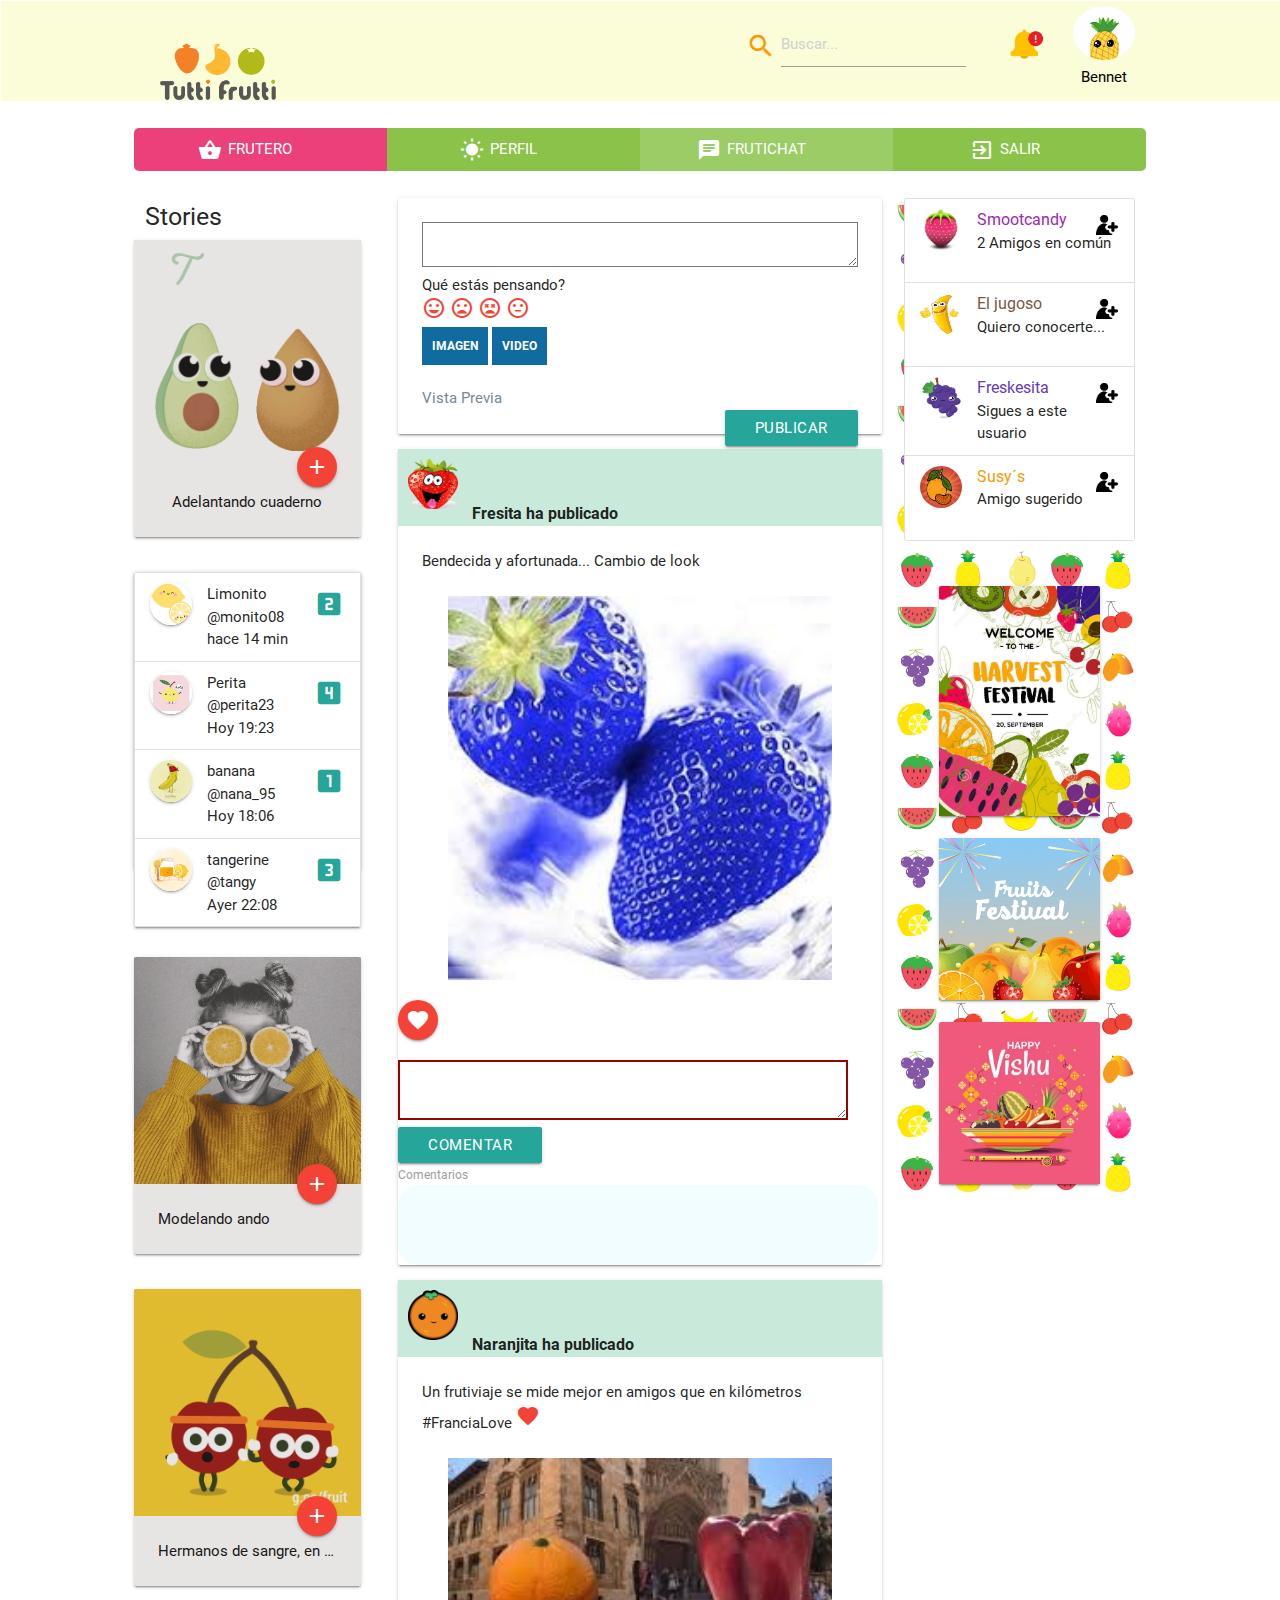
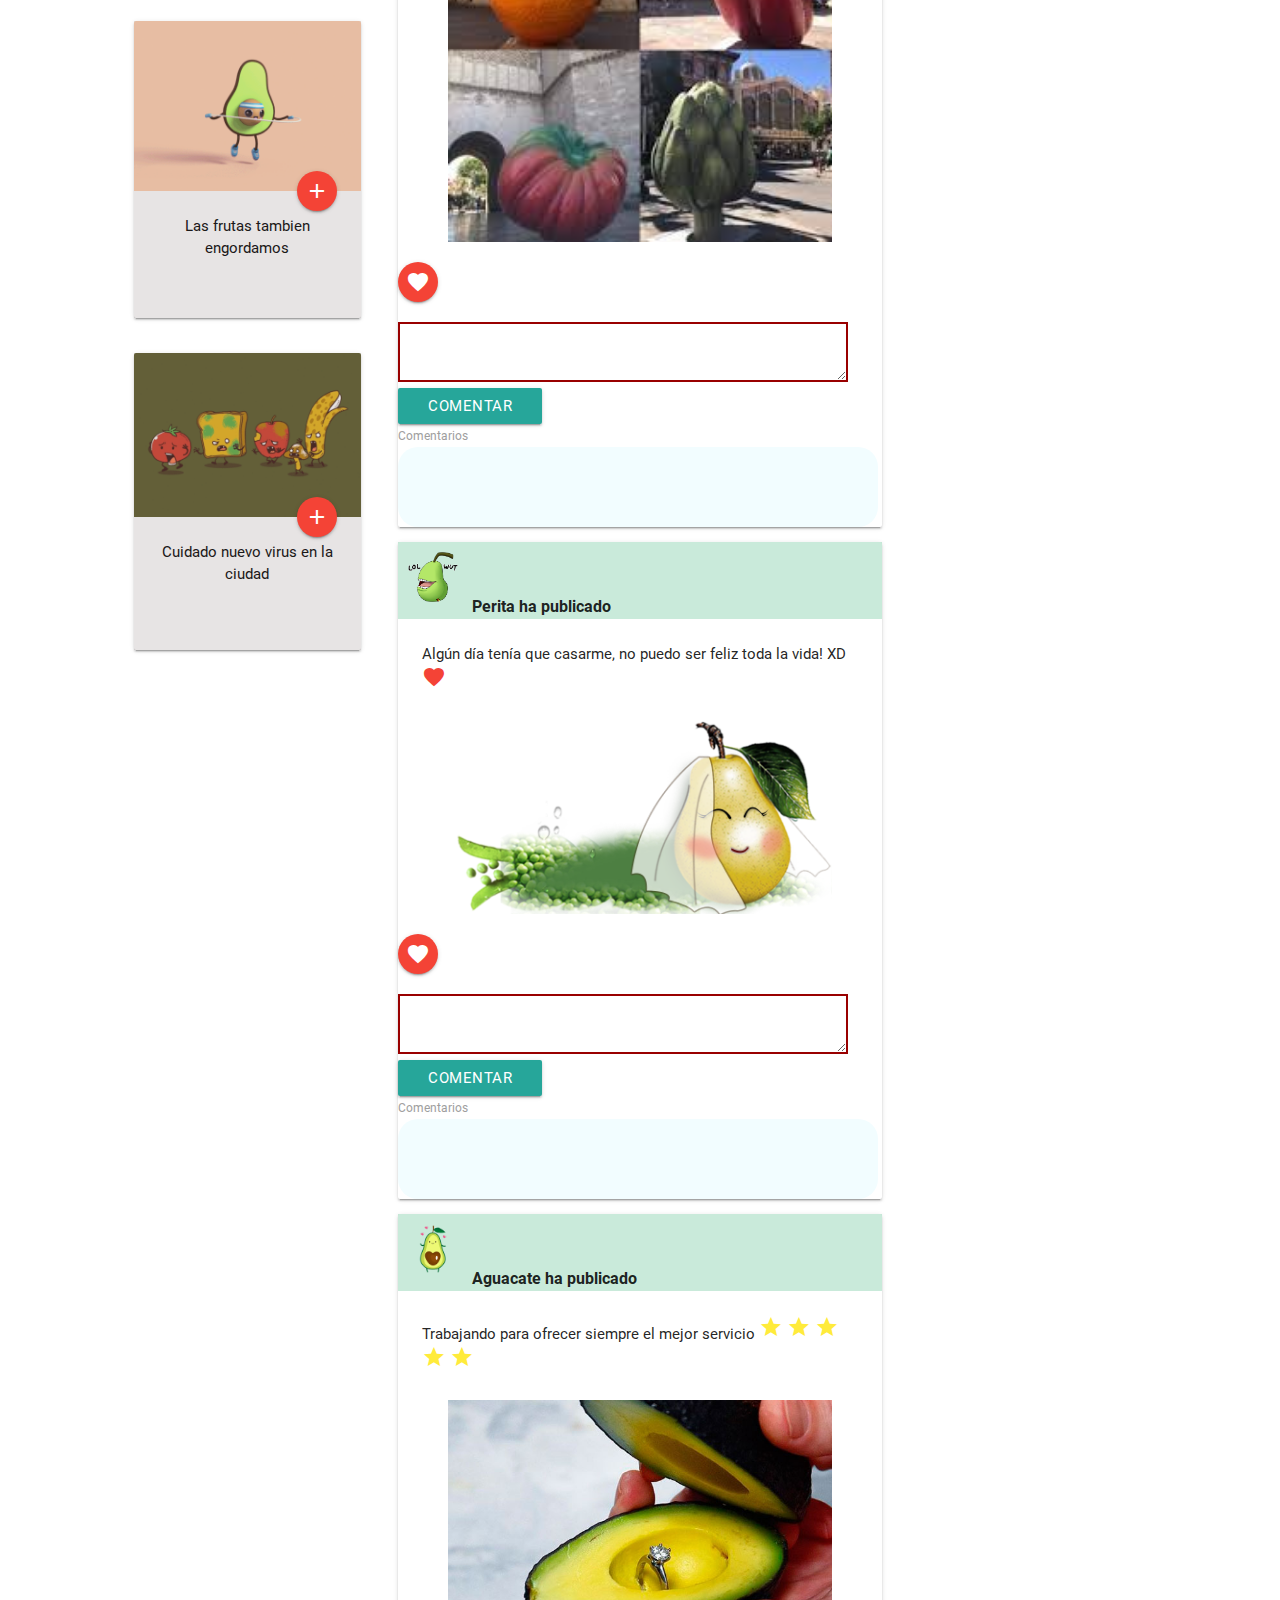
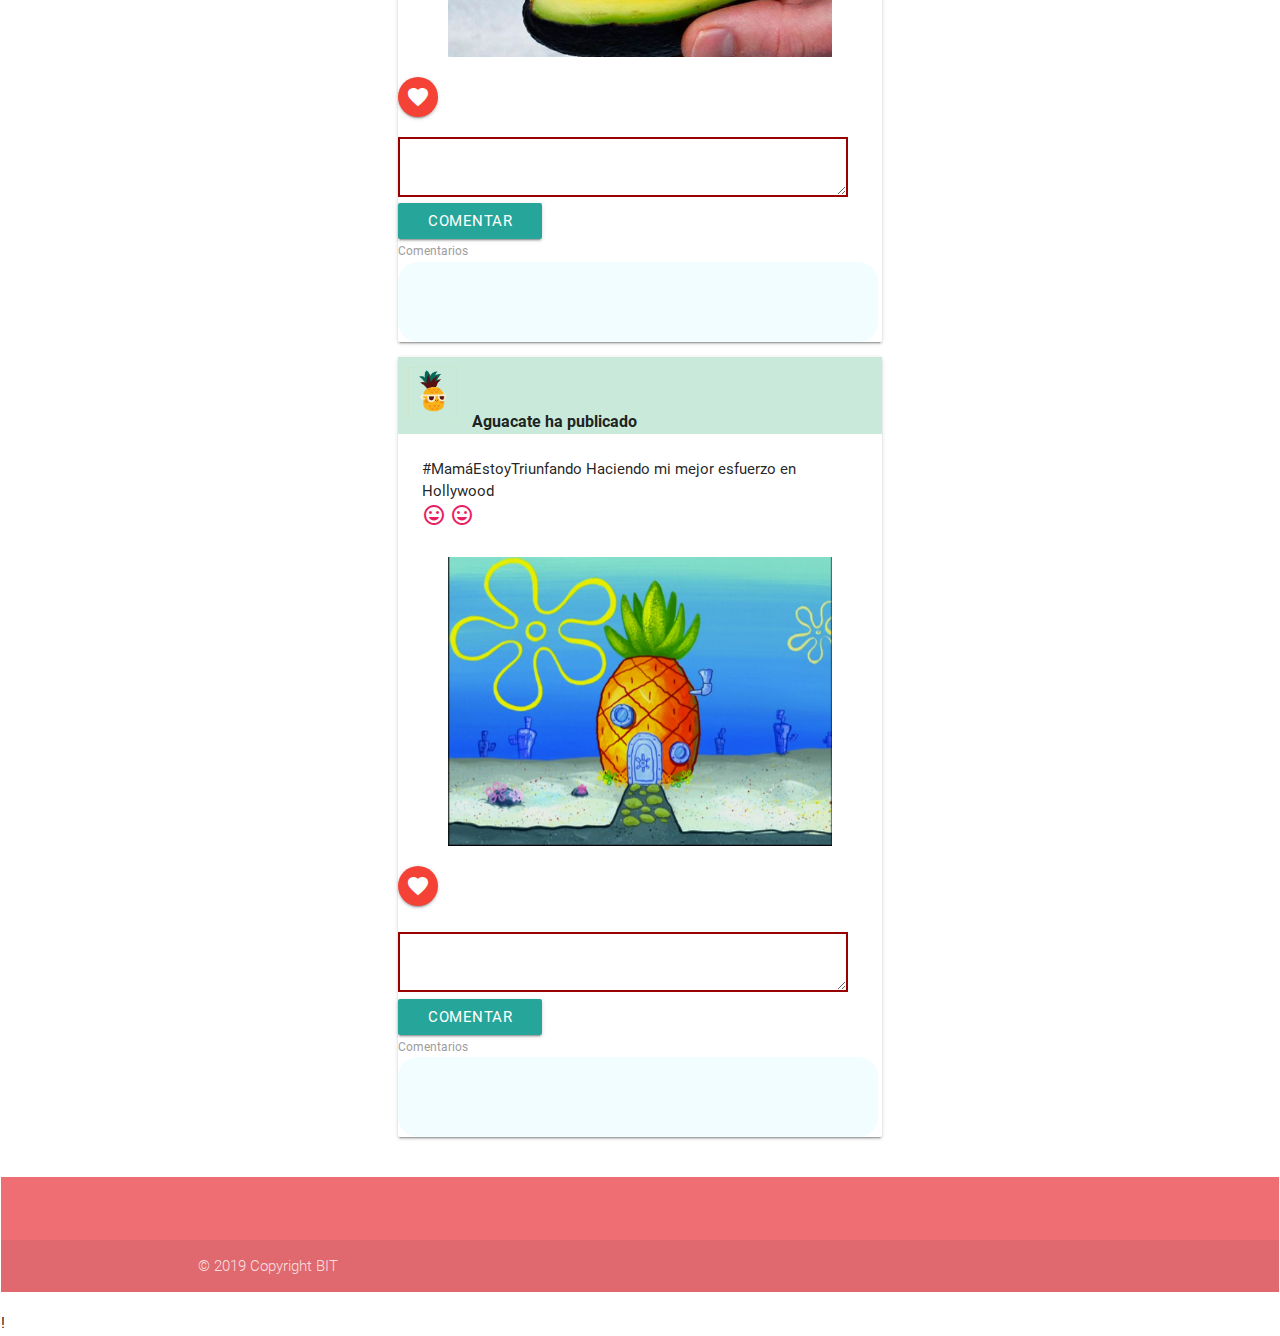
==== home.html @ b70d2bf6 "Se elimina línea de materialize.min" ====
<!DOCTYPE html>
<html lang="en">
<head>
    <meta charset="UTF-8">
    <meta name="viewport" content="width=device-width, initial-scale=1.0">
    <meta http-equiv="X-UA-Compatible" content="ie=edge">
    <!--Import Google Icon Font-->
    <link href="https://fonts.googleapis.com/icon?family=Material+Icons" rel="stylesheet">
    <!--Import materialize.css-->
    <link rel="stylesheet" href="css/styles.css" />
    <link type="text/css" rel="stylesheet" href="css/materialize.min-custom.css"  media="screen,projection"/>
    

    <!--Let browser know website is optimized for mobile-->
    <meta name="viewport" content="width=device-width, initial-scale=1.0"/>
    <title>TuttiFrutti</title>
</head>
<body>
    <script type="text/javascript" src="https://code.jquery.com/jquery-3.2.1.min.js"></script>
    <script type="text/javascript" src="js/materialize.min.js"></script>
    <div class="overlap-header"></div>
    <div class="container content-custom-width">
                <div class="row ">
                                <div class="col s2" id="logo">
                                                <div class="card-content">
                                                  <img src="imagenes/home/tuttifrutti.png" width=200px height=220px alt="" class=" responsive-img">
                                                 
                                                </div>
                                        </div>
                                        <div class="col s5" id="dividerheader"></div>
                                        <div class="col s3 input-field" id="search">
                                                 <i class="material-icons tiny prefix orange-text darken-1 padding-10">search</i>
                                                <input type="text" class="orange-text darken-1" placeholder="Buscar...">
                                        </div>
                                        <div class="col s1" id="notification">
                                            <a href="#" onclick="alert('Tienes 4 mensajes sin leer, ve a chat')"><img src="imagenes/home/notification.jpg"  width=35px height=35px alt="" class="notification responsive-img">
                                            </a></div>
                                        <div class="col s1 center-align" id="profile">
                                             <a href="perfil.html" class="black-text"><img src="imagenes/perfil/perfil.jpg" width=80px height=80px alt="" class="circle responsive-img">
                                                Bennet</a>
                                        </div>
                    </div>
                    <div class="row">
                                <div class="border-radius-5-left padding-10 col s3 pink lighten-1 center-align">
                                                <div class="card-content pink lighten-1 white-text ">
                                                      <a href="home.html" class="white-text"><i class="iconos_absolute material-icons">shopping_basket</i> <span>FRUTERO</span></a>   
                                                </div>
                                            </div>
                                            <div  class="padding-10 col s3 light-green center-align">
                                                <div class="card-content light-green  white-text">
                                                        <a href="perfil.html" class="white-text"><i class="iconos_absolute material-icons">wb_sunny</i> <span>PERFIL</span></a>         
                                                </div>
                                            </div>
                                            <div  class="padding-10 col s3 light-green lighten-1 center-align">
                                                <div class="card-content light-green lighten-1 white-text">
                                                       
                                                        <a href="chat.html" class="white-text"> <i class="iconos_absolute material-icons">chat</i> <span>FRUTICHAT</span> </a>
                                                </div>
                                            </div>
                                            <div  class="border-radius-5-right padding-10 col s3 light-green center-align">
                                                <div class="card-content light-green  white-text">
                                                        <a href="index.html" class="white-text"><i class="iconos_absolute material-icons">exit_to_app </i><span>SALIR</span> </a>
                                                </div>
                                            </div>
                    </div>
                    <div class="row" >
                            <div class="col s3 white col-content"  id="historys">
                                    <h5>Stories</h5>
                                    <div class="row center-align">
                                            <div class="card card-custom">
                                                    <div class="overlap"></div>
                                                    <div class="card-image">
                                                            <img src="imagenes/home/history1.gif" class="">
                                                            <a class="btn-floating halfway-fab waves-effect waves-light red zindexfirst"><i class="material-icons">add</i></a>
                                                    </div>
                                                    <div class="card-content">
                                                        <span class="black-text truncate">Adelantando cuaderno</span>
                                                    </div>   
                                                           
                                            </div>
                                    </div> 
                                    <!-- Carrusel de Stories-->
                                    <div class="row">
                                                <div id="storiescont" class="card card-custom">
                                                        <div id="bubbles" class="card">
                                                                <ul class="collection">
                                                                        <li class="collection-item avatar">
                                                                                <img src="imagenes/storiesimg/smile.jpg"
                                                                                        alt="smile" class="circle z-depth-1">
                                                                                <span class="foto">Limonito</span>
                                                                                <p>@monito08 <br>
                                                                                        hace 14 min
                                                                                </p>
                                                                                <a href="#modal4"
                                                                                        class="secondary-content  modal-trigger">
                                                                                        <i
                                                                                                class="small material-icons">looks_two</i></a>
                                                                        </li>
                                                                        <li class="collection-item avatar">
                                                                                <img src="imagenes/storiesimg/pear.jpg"
                                                                                        alt="smile" class="circle z-depth-1">
                                                                                <span class="foto">Perita</span>
                                                                                <p>@perita23 <br>
                                                                                        Hoy 19:23
                                                                                </p>
                                                                                <a href="#modal3"
                                                                                        class="secondary-content  modal-trigger">
                                                                                        <i
                                                                                                class="small material-icons">looks_4</i></a>
                                                                        </li>
                                                                        <li class="collection-item avatar">
                                                                                <img src="imagenes/storiesimg/banana.jpg"
                                                                                        alt="smile" class="circle z-depth-1">
                                                                                <span class="foto">banana</span>
                                                                                <p>@nana_95 <br>
                                                                                        Hoy 18:06
                                                                                </p>
                                                                                <a href="#modal2"
                                                                                        class="secondary-content  modal-trigger">
                                                                                        <i
                                                                                                class="small material-icons">looks_one</i></a>
        
                                                                        </li>
                                                                        <li class="collection-item avatar">
                                                                                <img src="imagenes/storiesimg/tangerine.jpg"
                                                                                        alt="smile" class="circle z-depth-1">
                                                                                <span class="foto">tangerine</span>
                                                                                <p>@tangy<br>
                                                                                        Ayer 22:08
                                                                                </p>
                                                                                <a href="#modal1" class="secondary-content modal-trigger">
                                                                                <i class="small material-icons">looks_3</i></a>
                                                                        </li>
        
                                                                </ul>
                                                        </div>
                                                        <div id="modal1" class="modal">
                                                                <div class="modal-content">
                                                                                <div class="carousel">
                                                                                                <h4>Tangy life</h4>
                                                                                                <a class="carousel-item"  href="#one!"><img
                                                                                                                src="imagenes/storiesimg/sadtangerine.jpg"
                                                                                                                style="border-radius: 10px;"></a>
                                                                                                <a class="carousel-item" href="#two!"><img
                                                                                                                src="imagenes/storiesimg/splashtange.jpg"
                                                                                                                style="border-radius: 10px;"></a>
                                                                                                <a class="carousel-item" href="#two!"><img
                                                                                                                        src="imagenes/storiesimg/fruitcollection.jpg"
                                                                                                                        style="border-radius: 10px;"></a>
                                                                                        </div>
                                                                </div>
                                                        </div>
        
                                                        <div id="modal2" class="modal">
                                                                <div class="modal-content">
                                                                <h4>Hey Banana!</h4>
                                                                <img src="imagenes/storiesimg/banana.jpg" 
                                                                        alt=""style="border-radius: 10px; height:300px; width:300px;">
                                                                        
                                                                </div>
                                                        </div>
        
                                                        <div id="modal3" class="modal">
                                                                <div class="modal-content">
                                                                        <div class="carousel">
                                                                                <h4> Sweet</h4>
                                                                                <a class="carousel-item" href="#one!"><img
                                                                                                src="imagenes/storiesimg/dancingpear.jpg"
                                                                                                style="border-radius: 10px;"></a>
                                                                                <a class="carousel-item" href="#two!"><img
                                                                                                src="imagenes/storiesimg/peer.jpg"
                                                                                                style="border-radius: 10px;"></a>
                                                                                <a class="carousel-item active" href="#two!"><img
                                                                                                        src="imagenes/storiesimg/pinkpe.jpg"
                                                                                                        style="border-radius: 10px;"></a>
                                                                                <a class="carousel-item" href="#two!"><img
                                                                                                                src="imagenes/storiesimg/togethpe.jpg"
                                                                                                                style="border-radius: 10px;"></a>
                                                                        </div>
                                                                </div>
                                                        </div>
                                                                <div id="modal4" class="modal">
                                                                     <div class="modal-content" >
                                                                        <div class="carousel">
                                                                                <h4> Acid but sweet</h4>
                                                                                <a class="carousel-item" href="#one!"><img
                                                                                                src="imagenes/storiesimg/acidbut.jpg"
                                                                                                style="border-radius: 10px;"></a>
                                                                                <a class="carousel-item" href="#two!"><img
                                                                                                src="imagenes/storiesimg/fun.jpg"
                                                                                                style="border-radius: 10px;"></a>
                                                                        </div>
                                                                        </div>  
                                                                </div>
        
        
                                                        </div>
        
                                                </div>
                                                <br>
                                                <br>
                                 <!-- Carrusel de Stories-->
                                    <div class="row">
                                            <div class="card card-custom">
                                                    <div class="overlap"></div>
                                                    <div class="card-image">
                                                            <img src="imagenes/home/history3.gif" width=200px height=200px alt="" class="responsive-img">
                                                            <a class="btn-floating halfway-fab waves-effect waves-light red zindexfirst"><i class="material-icons">add</i></a>
                                                        </div>
                                                        <div class="card-content"> 
                                                            <span class="black-text truncate">Modelando ando</span>
                                                        </div>
                                            </div>
                                    </div> 
                                    <div class="row center-align">
                                                <div class="card card-custom">
                                                        <div class="overlap"></div>
                                                        <div class="card-image">
                                                                <img src="imagenes/home/cherrygif.gif" class="">
                                                                <a class="btn-floating halfway-fab waves-effect waves-light red zindexfirst"><i class="material-icons">add</i></a>
                                                        </div>
                                                        <div class="card-content">
                                                            <span class="black-text truncate">Hermanos de sangre, en las buenas y malas</span>
                                                        </div>   
                                                               
                                                </div>
                                        </div> 
                                        <div class="row center-align">
                                                        <div class="card card-custom">
                                                                <div class="overlap"></div>
                                                                <div class="card-image">
                                                                        <img src="imagenes/home/aguacatesaltando.gif" class="">
                                                                        <a class="btn-floating halfway-fab waves-effect waves-light red zindexfirst"><i class="material-icons">add</i></a>
                                                                </div>
                                                                <div class="card-content">
                                                                    <span class="black-text">Las frutas tambien engordamos</span>
                                                                </div>   
                                                                       
                                                        </div>
                                         </div> 
                                         <div class="row center-align">
                                                        <div class="card card-custom">
                                                                <div class="overlap"></div>
                                                                <div class="card-image">
                                                                        <img src="imagenes/home/virus.gif" class="">
                                                                        <a class="btn-floating halfway-fab waves-effect waves-light red zindexfirst"><i class="material-icons">add</i></a>
                                                                </div>
                                                                <div class="card-content">
                                                                    <span class="black-text">Cuidado nuevo virus en la ciudad</span>
                                                                </div>   
                                                                       
                                                        </div>
                                         </div> 
                            </div>
                            <div class="col s6 col-content "  id="wall" >
                                    
                                    <div class="card" id="cardThinking">
                                            <div class="card-content">
                                                    <p id="feeling"></p>
                                                    <textarea cols=10 rows=10 spaceholder="Di algo..." id="thinking"></textarea>
                                                    <p>Qué estás pensando?</p>
                                                    <i class="material-icons red-text" id="happy">insert_emoticon</i>
                                                    <i class="material-icons red-text" id="bad">mood_bad</i>
                                                    <i class="material-icons red-text" id="dissatisfied">sentiment_very_dissatisfied</i>
                                                    <i class="material-icons red-text" id="neutral">sentiment_neutral</i>
                                                    <br>
                                                    <input type="file" id="file" name="file" accept="image/x-png,image/gif,image/jpeg" />
                                                    <label for="file"><span>Imagen</span></label>
                                                    <label for="file_multi_video"><span>Video</span></label>
                                                    <img src="" id="imgThumb" style = "width:140px; height: 110px; display:none">
                                                    <input type="file" name="file[]" id="file_multi_video" accept="video/*"> 
                                                    <br>
                                                    <br>
                                                    <span style="color: lightslategrey">Vista Previa</span>

                                                    <video width="200" height="200" id="videosolito" controls style="display: none"> 
                                                            <source src="mov_bbb.mp4" id="video_here"> Your browser does not support HTML5 video. </video> 
                                                    <output id="list"></output><br>
                                                    
                                                    <a  class="float-right waves-effect waves-light btn" id="publicar">Publicar</a>
                                                    
                                                </div>       
                                    </div>
                                    <div id ="publicaciones"></div>
                                    <div class="card" id="card1">
                                                <div class="background-opacity">
                                                        <img src="imagenes/home/strawberry.png"  width=50px height=50px alt="" class="margin-10">
                                                        <span class="span-wall">Fresita ha publicado</span>
                                                </div>
                                                
                                                <div class="card-content left-align">
                                                                <p>Bendecida y afortunada... Cambio de look</p>
                                                            </div>        
                                            
                                            <div class="card-image">
                                                    <img src="imagenes/home/look.jpg" width=100px height=100px alt="" class="img-wall responsive-img">
                                                    
                                            </div>
                                            
                                            <div class="row" id="favorite1">
                                                <div class="col s1">
                                                <a class=" waves-effect waves-light red btn-floating " onclick="likePub(1)"><i class="material-icons left ligth-text">favorite</i></a>
                                                </div>
                                                <div class="col s1">
                                                <p id="like1"></p>
                                                </div>
                                            </div>
                                            
                                            
                                            <div class="comment">
                                                <textarea id="textarea1" class="estilo-textarea"></textarea>
                                                <button class="waves-effect waves-light btn" id="comment1" value="Comentar" onClick="gotoNode(1)" >Comentar</button>
                                            </div>
                                            <label for="" class='active'>Comentarios</label>
                                            <div class="remark" id="remark1"></div>
                                            
                                                                
                                            
                                    </div>
                                    <div class="card" id="card2">
                                                <div class="background-opacity">
                                                        <img src="imagenes/home/orange2.png" width=50px height=50px alt="" class="margin-10">
                                                        <span class="span-wall">Naranjita ha publicado</span>
                                                </div>
                                                
                                                
                                                <div class="card-content left-align">
                                                                <p>Un frutiviaje se mide mejor en amigos que en kilómetros #FranciaLove <i class="material-icons red-text">favorite</i></p>
                                                            </div>        
                                            
                                            <div class="card-image">
                                                    <img src="imagenes/home/frutasgigantes.jpg" width=100px height=100px alt="" class=" img-wall responsive-img">
                                                    
                                            </div>
                                            <div class="row" id="favorite2">
                                                        <div class="col s1">
                                                        <a class=" waves-effect waves-light red btn-floating " onclick="likePub(2)"><i class="material-icons left ligth-text">favorite</i></a>
                                                        </div>
                                                        <div class="col s1">
                                                        <p id="like2"></p>
                                                        </div>
                                                    </div>
                                            
                                            <div class="comment">
                                                <textarea id="textarea2" class="estilo-textarea"></textarea>
                                                <button class="waves-effect waves-light btn" id="comment2" value="Enviar" onClick="gotoNode(2)" >Comentar</button>
                                            </div> 
                                            <label for="" class='active'>Comentarios</label>
                                            <div class="remark" id="remark2"></div>                  
                                            
                                    </div>
                                    <div class="card" id="card3">
                                                <div class="background-opacity">
                                                        <img src="imagenes/home/pera2.png"  width=50px height=50px alt="" class="margin-10">
                                                        <span class="span-wall">Perita ha publicado</span>
                                                </div>
                                                
                                                <div class="card-content left-align">
                                                                <p>Algún día tenía que casarme, no puedo ser feliz toda la vida! XD <i class="material-icons red-text">favorite</i></p>
                                                            </div>        
                                            
                                            <div class="card-image">
                                                    <img src="imagenes/home/bodapera.png" width=100px height=100px alt="" class="img-wall responsive-img">
                                                    
                                            </div>
                                            <div class="row" id="favorite3">
                                                        <div class="col s1">
                                                        <a class=" waves-effect waves-light red btn-floating " onclick="likePub(3)"><i class="material-icons left ligth-text">favorite</i></a>
                                                        </div>
                                                        <div class="col s1">
                                                        <p id="like3"></p>
                                                        </div>
                                            </div>
                                            
                                            
                                            <div class="comment">
                                                <textarea id="textarea3" class="estilo-textarea" ></textarea>
                                                <button class="waves-effect waves-light btn" id="comment3" value="Enviar" onClick="gotoNode(3)" >Comentar</button>
                                            </div>
                                            <label for="" class='active'>Comentarios</label>
                                            <div class="remark" id="remark3"></div>
                                    </div>
                                    <div class="card" id="card4">
                                                <div class="background-opacity">
                                                        <img src="imagenes/home/aguacate.png" width=50px height=50px alt="" class="margin-10">
                                                        <span class="span-wall">Aguacate ha publicado</span>
                                                </div>
                                                
                                                
                                                <div class="card-content left-align">
                                                                <p>Trabajando para ofrecer siempre el mejor servicio 
                                                                        <i class="material-icons yellow-text">star</i>
                                                                        <i class="material-icons yellow-text">star</i>
                                                                        <i class="material-icons yellow-text">star</i>
                                                                        <i class="material-icons yellow-text">star</i>
                                                                        <i class="material-icons yellow-text">star</i>
                                                                </p>
                                                            </div>        
                                            
                                            <div class="card-image">
                                                    <img src="imagenes/home/paltatrabajando.jpg" width=100px height=100px alt="" class=" img-wall responsive-img">
                                                    
                                            </div>
                                            <div class="row" id="favorite4">
                                                        <div class="col s1">
                                                        <a class=" waves-effect waves-light red btn-floating " onclick="likePub(4)"><i class="material-icons left ligth-text">favorite</i></a>
                                                        </div>
                                                        <div class="col s1">
                                                        <p id="like4"></p>
                                                        </div>
                                            </div>
                                            
                                            
                                            <div class="comment">
                                                <textarea id="textarea4" class="estilo-textarea"></textarea>
                                                <button class="waves-effect waves-light btn" id="comment4" value="Enviar" onClick="gotoNode(4)" >Comentar</button>
                                            </div>    
                                            <label for="" class='active'>Comentarios</label>
                                            <div class="remark" id="remark4"></div>             
                                            
                                    </div>
                                    <div class="card" id="card5">
                                                <div class="background-opacity">
                                                        <img src="imagenes/home/piña.png" width=50px height=50px alt="" class="margin-10">
                                                        <span class="span-wall">Aguacate ha publicado</span>
                                                </div>
                                                
                                                
                                                <div class="card-content left-align">
                                                                <p>#MamáEstoyTriunfando Haciendo mi mejor esfuerzo en Hollywood
                                                                </p>
                                                                <i class="material-icons pink-text">tag_faces</i>
                                                                <i class="material-icons pink-text">tag_faces</i>
                                                            </div>        
                                            
                                            <div class="card-image">
                                                    <img src="imagenes/home/bobsponge.png" width=100px height=100px alt="" class=" img-wall responsive-img">
                                                    
                                            </div>
                                            <div class="row" id="favorite5">
                                                        <div class="col s1">
                                                        <a class=" waves-effect waves-light red btn-floating " onclick="likePub(5)"><i class="material-icons left ligth-text">favorite</i></a>
                                                        </div>
                                                        <div class="col s1">
                                                        <p id="like5"></p>
                                                        </div>
                                            </div>
                                            
                                            
                                            <div class="comment">
                                                <h2 id= "userComment">  </h2>
                                                <textarea id="textarea5" class="estilo-textarea"></textarea>
                                                <button class="waves-effect waves-light btn" id="comment5" value="Enviar" onClick="gotoNode(5)" >Comentar</button>
                                            </div>  
                                            <label for="" class='active'>Comentarios</label>
                                            <div class="remark" id="remark5"></div>                  
                                            
                                    </div>
                                    <div class="card">
                                                
                                    </div>
                            </div>
                            <div class="col s3  col-content cards_event fondofrutas"  id="events">
                                
                                        <ul class="collection">
                                                        <li class="collection-item avatar">
                                                          <img src="imagenes/home/fresafriend.png" alt="" class="circle">
                                                          <span class="title purple-text">Smootcandy</span>
                                                          <p>2 Amigos en común</p>
                                                          <a href="#!" class="secondary-content" onclick="alert('Ahora son amigos')"><img src="imagenes/home/addfriend.png"  width=22px height=20px alt=""></a>
                                                        </li>
                                                        <li class="collection-item avatar">
                                                          <img src="imagenes/home/banana2.png" alt="" class="circle">
                                                          <span class="title brown-text">El jugoso</span>
                                                          <p>Quiero conocerte...
                                                          </p>
                                                          <a href="#!" class="secondary-content" onclick="alert('Ahora son amigos')"><img src="imagenes/home/addfriend.png"  width=22px height=20px alt=""></a>
                                                        </li>
                                                        <li class="collection-item avatar">
                                                                <img src="imagenes/home/uva.png" alt="" class="circle">
                                                          <span class="title deep-purple-text">Freskesita</span>
                                                          <p>Sigues a este usuario
                                                          </p>
                                                          <a href="#!" class="secondary-content" onclick="alert('Ahora son amigos')"><img src="imagenes/home/addfriend.png"  width=22px height=20px alt=""></a>
                                                        </li>
                                                        <li class="collection-item avatar">
                                                                        <img src="imagenes/home/mandarina.jpg" alt="" class="circle">
                                                          <span class="title orange-text darken-4">Susy´s </span>
                                                          <p> Amigo sugerido
                                                          </p>
                                                          <a href="#!" class="secondary-content" onclick="alert('Ahora son amigos')"><img src="imagenes/home/addfriend.png"  width=22px height=20px alt=""></a>
                                                        </li>
                                                      </ul>

                                <div class="card">
                                        <div class="card-image">       
                                        </div>
                                </div>
                                <div class="card size-events">
                                        <div class="card-image ">
                                                <img src="imagenes/home/harvestfestival.jpg"  alt="" class="responsive-img">
                                                        
                                        </div>
                                </div>
                                <div class="card size-events">
                                                <div class="card-image">
                                                        <img src="imagenes/home/festivalfrutas.jpg" alt="" class="responsive-img ">
                                                                
                                                </div>
                                </div>
                                <div class="card size-events">
                                                <div class="card-image">
                                                        <img src="imagenes/home/vishu.jpg" alt="" class="responsive-img ">
                                                                
                                                </div>
                                </div>
                            </div>
                    </div>

    </div>
    <div class="row ">
                <footer class="page-footer">
                                <div class="container">
                                  <div class="row">
                                    <div class="col l6 s12">
                                      <h5 class="white-text"></h5>
                                       </div>
                                  </div>
                                </div>
                                <div class="footer-copyright">
                                  <div class="container">
                                  © 2019 Copyright BIT
                                  </div>
                                </div>
                              </footer>
                        
    </div>
    <script type="text/javascript" src="js/publication/scriptImagen.js"></script>!
    <!--Scripts de Stories-->
    <script type="text/javascript" src="js/stories/scrip.js"></script>
    <script src="js/stories/stories.js"></script>
    <!--Scripts de Stories-->
</body>
</html>
---- css/styles.css ----
/* Home */

.notification{
  margin-top: 20px !important;
  margin-left: 20px !important;
}
.padding-10{
  padding: 10px !important;
}
.border-radius-5-left{
  border-radius: 5px 0px 0px 5px !important;
}
.border-radius-5-right{
  border-radius: 0px 5px 5px 0px !important;
}

.iconos_absolute{
  position:absolute !important;
  margin-left: -30px !important;
}
.overlap{
  position: absolute !important;
  width:227px !important;
  height:297px !important;
  background:rgba(133, 121, 121, 0.2);
  z-index: 9000;
}
.overlap-header{
  position: absolute !important;
  width:100% !important;
  height:100px !important;
  background-image: url("../imagenes/home/fondopatron.jpg");
  background:rgba(234, 246, 99, 0.26);
  z-index: -2;
}
.zindexfirst{
  z-index: 9000000 !important;
}
.card-custom{
  width:227px !important;
  height:297px !important;
}
.content-custom-width{
  width: 90% !important;
}
.float-right{
  float: right !important;
}
.margin-10{
  margin:10px !important;
}
.span-wall{
  font-size: 16px !important; font-weight:bold !important;
}
.img-wall{
  padding:0px 50px 20px 50px !important;
}
.background-opacity{
  background:rgba(75, 185, 133, 0.3);
  z-index: 90000 !important;
}
.cards_event{
  display: flex;
  flex-direction: column; 
}
.fondofrutas{
  background-size: 150px;
  background-image:url("../imagenes/home/fondo.png") !important;
  background-repeat: repeat;
}
.size-events{
  width: 70% !important;
  height: 70% !important;
  margin-left: 15% !important;
}


/* Perfil */
body{
  background: white;
  padding: 1px !important;    
}

.container{
  padding:5px !important;
  max-width: 1000px !important;
  
}
.bio{
color:  #616161 !important; 
height: 400px !important;  
}

.titulo{
  font-size: 23px !important;
}

#file_multi_video{
  width: 0.1px;
  height: 0.1px;
  opacity: 0;
  overflow: hidden;
  position: absolute;
  z-index: -1;
  }
  #file{
    width: 0.1px;
    height: 0.1px;
    opacity: 0;
    overflow: hidden;
    position: absolute;
    z-index: -1;
    }

label[for="file_multi_video"] {
  font-size: 12px;
  font-weight: 600;
  color: #fff;
  background-color: #106BA0;
  display: inline-block;
  transition: all .5s;
  cursor: pointer;
  padding: 10px 10px !important;
  text-transform: uppercase;
  width: fit-content;
  text-align: center;
  }

  label[for="file"] {
    font-size: 12px;
    font-weight: 600;
    color: #fff;
    background-color: #106BA0;
    display: inline-block;
    transition: all .5s;
    cursor: pointer;
    padding: 10px 10px !important;
    text-transform: uppercase;
    width: fit-content;
    text-align: center;
    
  }

  .estilo-textarea {
    width:450px;border: 2px solid #990000; height: 60px !important;
  }

  .remark{
    background-color: #F2FDFF;
    border-radius: 20px;
    width: 480px;
    height: 80px;
    text-align: left;
    align-self: center;
    overflow-y: scroll;
  }
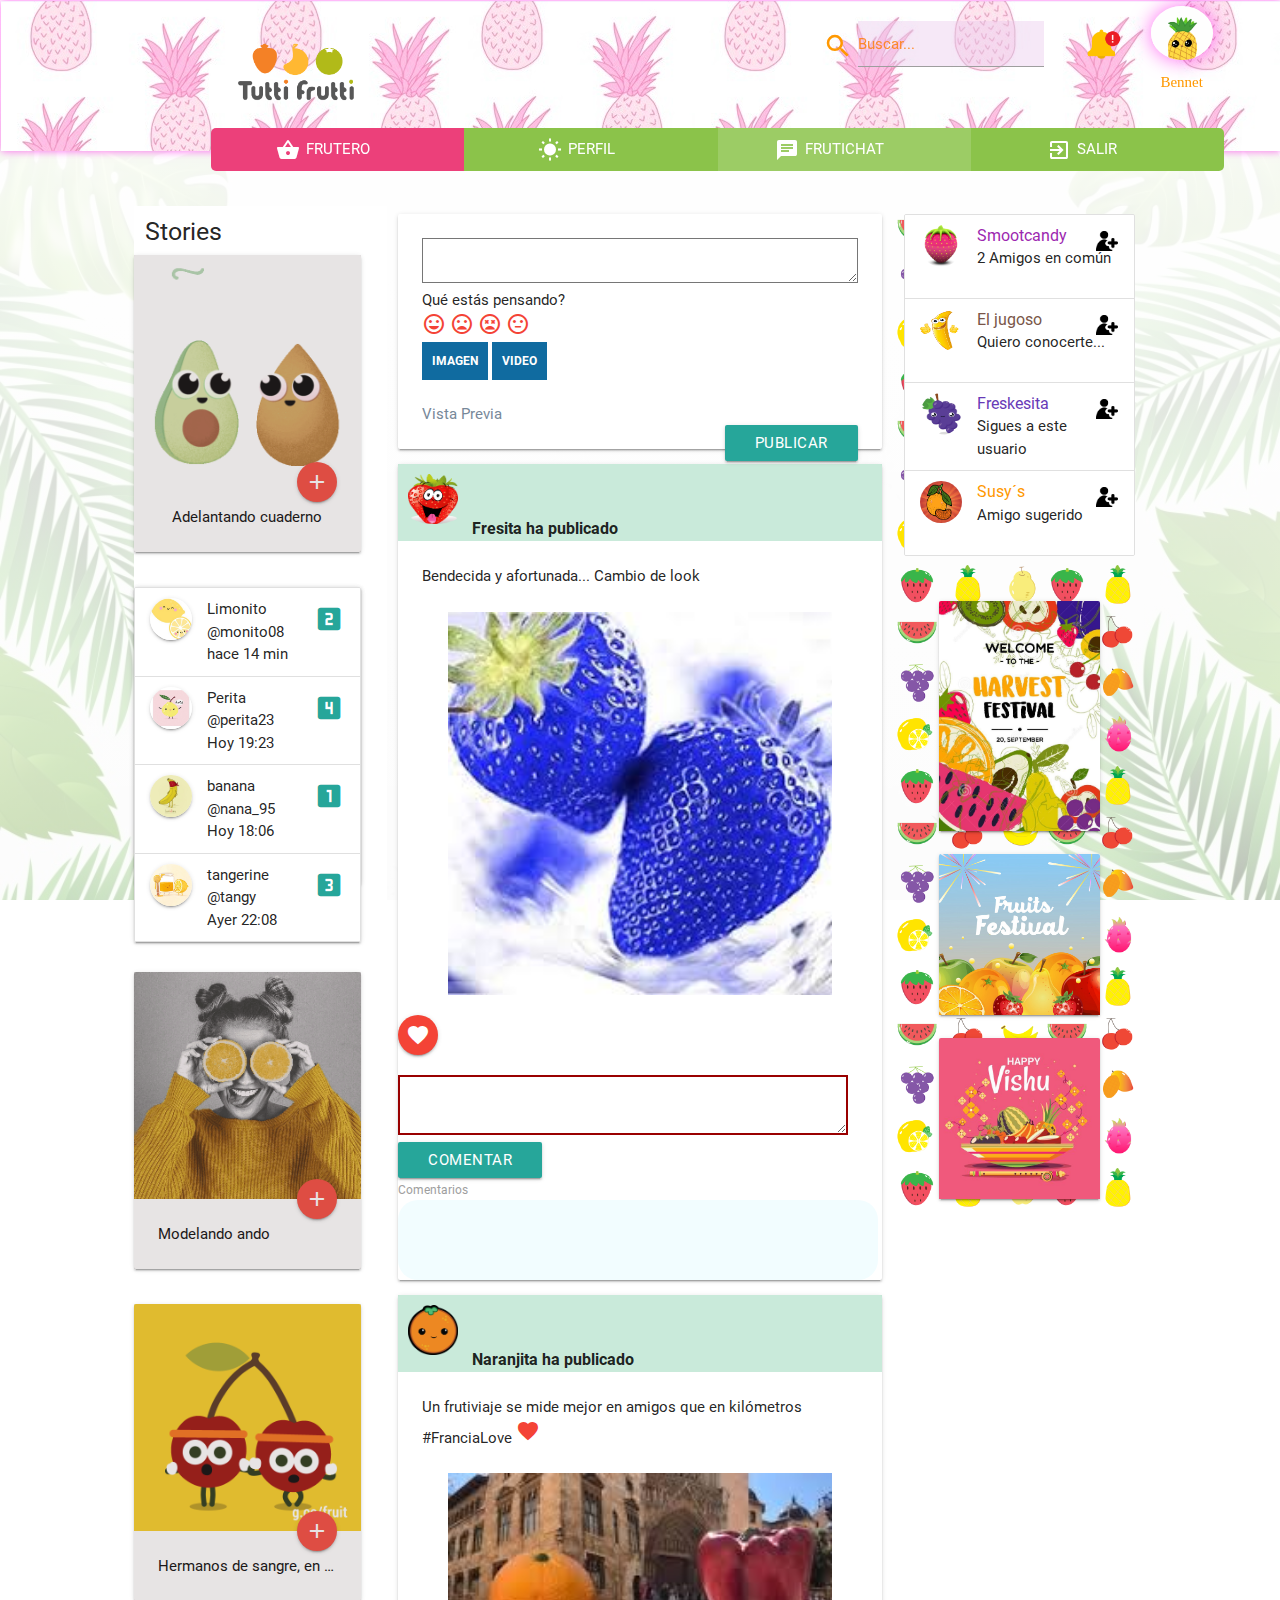
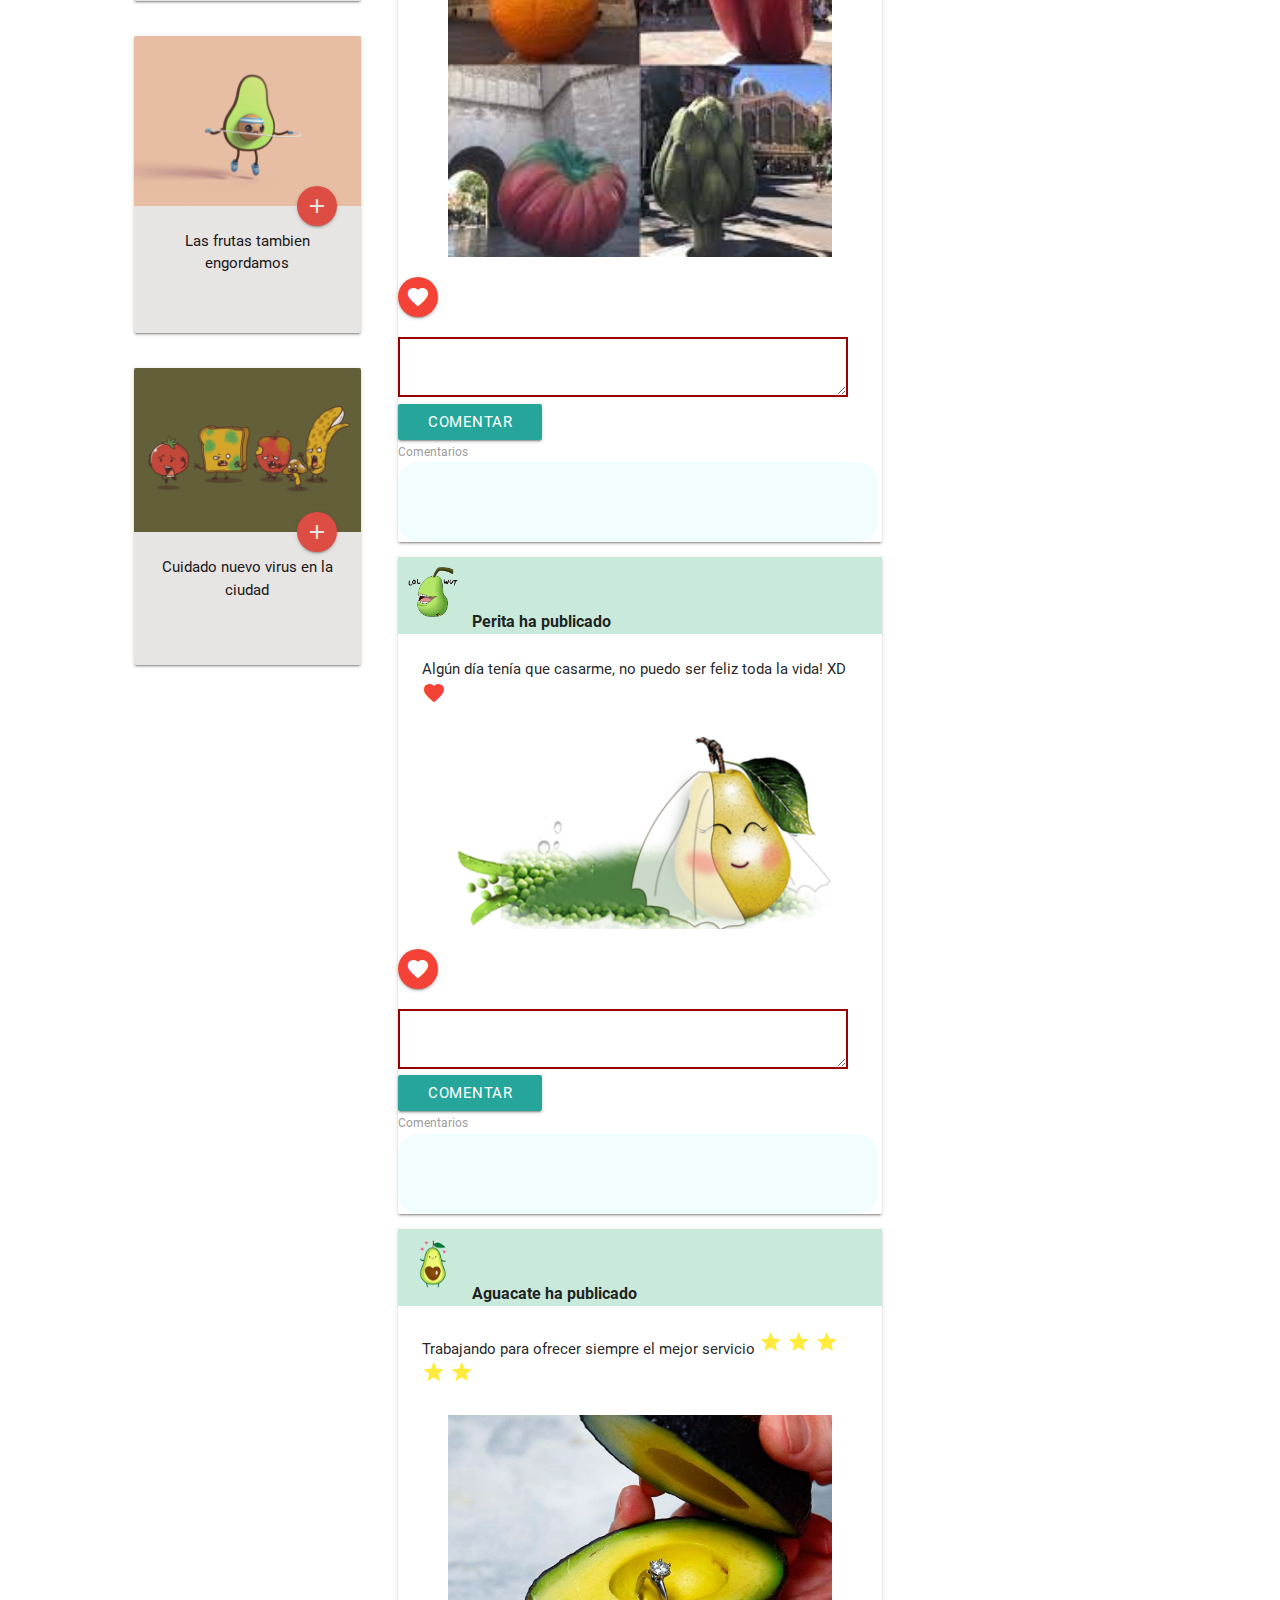
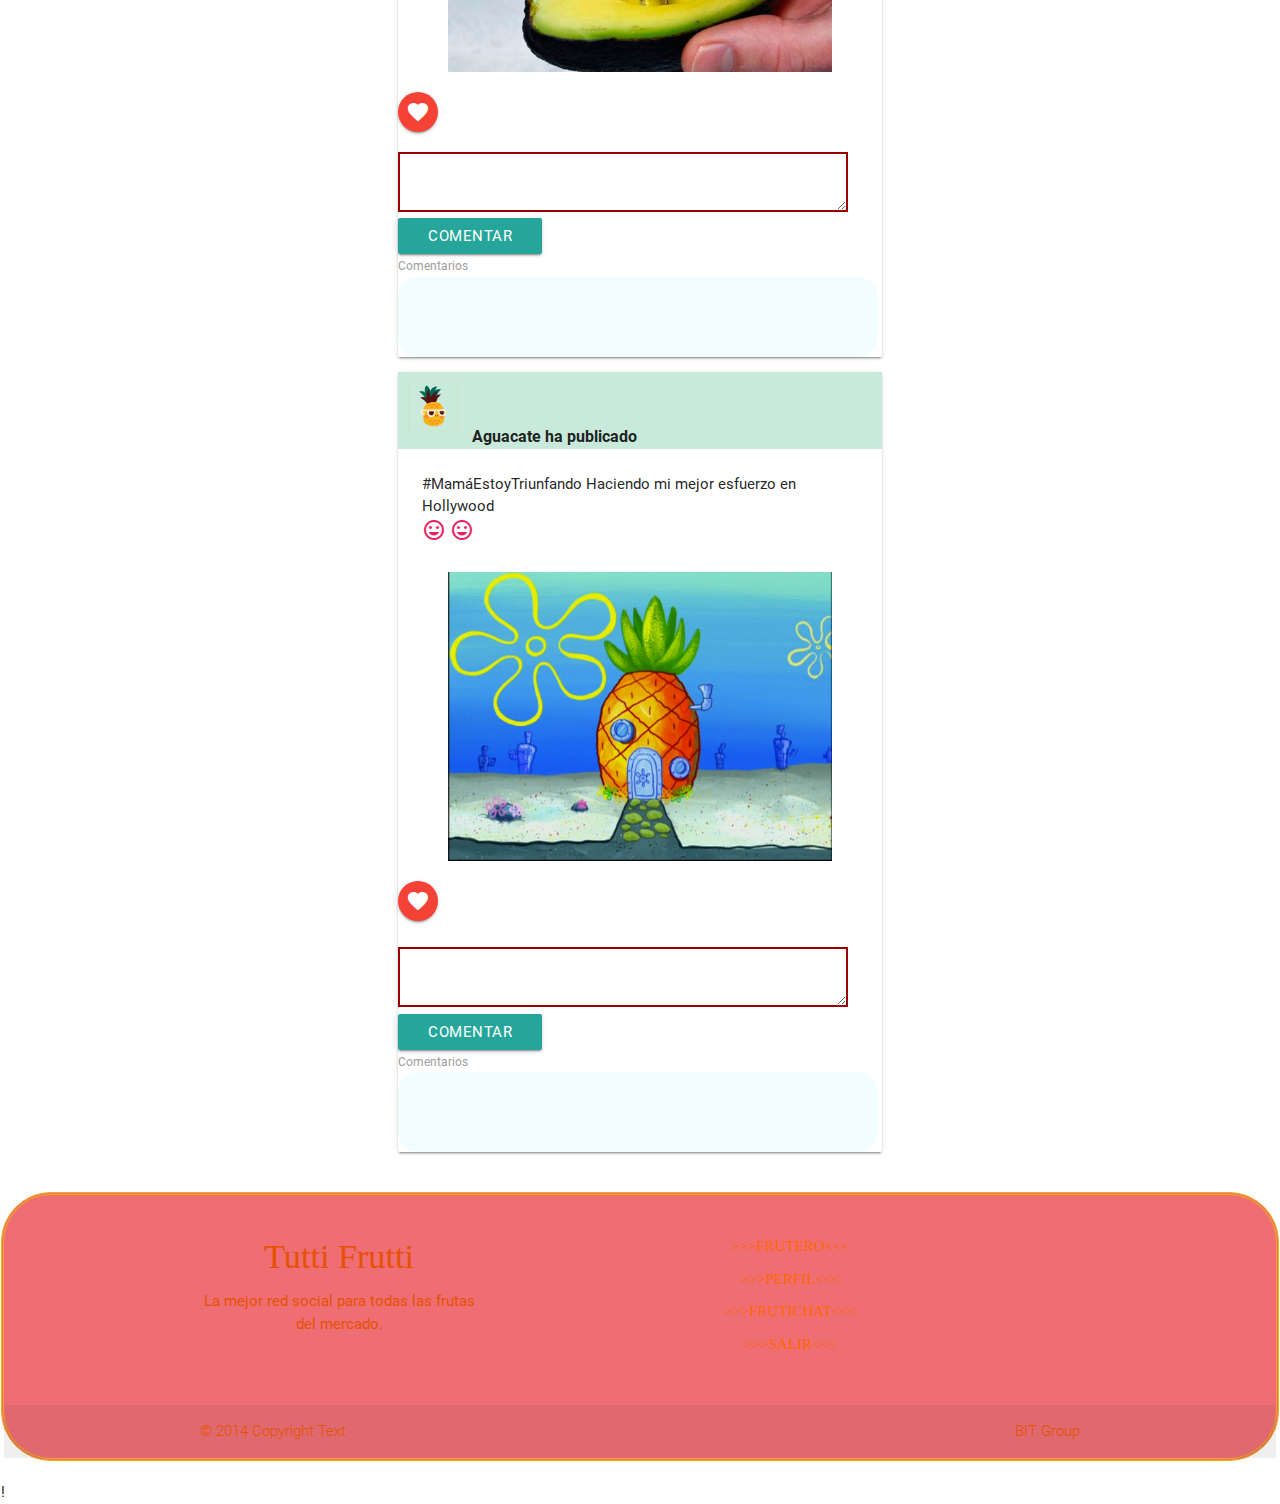
==== commit 4b716145: "Modificaciones de Grupo Mandarina, header, footer, fondo" ====
--- a/home.html
+++ b/home.html
@@ -15,55 +15,64 @@
     <meta name="viewport" content="width=device-width, initial-scale=1.0"/>
     <title>TuttiFrutti</title>
 </head>
-<body>
-    <script type="text/javascript" src="https://code.jquery.com/jquery-3.2.1.min.js"></script>
-    <script type="text/javascript" src="js/materialize.min.js"></script>
-    <div class="overlap-header"></div>
+<body class="fondo">
+    <header class="menu-cambia">
+                <div class="overlap-header menu-cambia"></div>
+                <div class="container content-custom-width fixedheader">
+                    <div class="row ">
+                        <div class="col s2" id="logo">
+                            <div class="card-content">
+                                <img src="imagenes/home/tuttifrutti.png" alt="" class="img_logo responsive-img">
+        
+                            </div>
+                        </div>
+                        <div class="col s5" id="dividerheader"></div>
+                        <div class="col s3 input-field" id="search">
+                            <i class="material-icons tiny prefix orange-text darken-1 padding-10 ">search</i>
+                            <input type="text" style="background-color: rgba(234, 204, 236, 0.445)" class="orange-text darken-1" placeholder="Buscar...">
+                        </div>
+                        <div class="col s1" id="notification">
+                            <a href="chat.html" onclick="alert('Tienes 4 mensajes sin leer, ve a chat')">
+                                <img src="imagenes/home/notification.jpg" alt="" class="img_alerta notification responsive-img">
+                            </a>
+                        </div>
+                        <div class="col s1 center-align" id="profile">
+                            <a href="perfil.html" class="black-text">
+                                <img src="imagenes/perfil/perfil.jpg" width=80px height=80px alt="" class="circle responsive-img sombra">
+                                <h6 class="orange-text darken-4 fuente">Bennet</h6>
+                            </a>
+                        </div>
+                    </div>
+        
+                    <div class="row">
+                        <div class="border-radius-5-left padding-10 col s3 pink lighten-1 center-align">
+                            <div class="card-content pink lighten-1 white-text ">
+                                <a href="home.html" class="white-text"><i class="iconos_absolute material-icons">shopping_basket</i> <span>FRUTERO</span></a>
+                            </div>
+                        </div>
+                        <div class="padding-10 col s3 light-green center-align">
+                            <div class="card-content light-green  white-text">
+                                <a href="perfil.html" class="white-text"><i class="iconos_absolute material-icons">wb_sunny</i> <span>PERFIL</span></a>
+                            </div>
+                        </div>
+                        <div class="padding-10 col s3 light-green lighten-1 center-align">
+                            <div class="card-content light-green lighten-1 white-text">
+        
+                                <a href="chat.html" class="white-text"> <i class="iconos_absolute material-icons">chat</i> <span>FRUTICHAT</span> </a>
+                            </div>
+                        </div>
+                        <div class="border-radius-5-right padding-10 col s3 light-green center-align">
+                            <div class="card-content light-green  white-text">
+                                <a href="index.html" class="white-text"><i class="iconos_absolute material-icons">exit_to_app </i><span>SALIR</span> </a>
+                            </div>
+                        </div>
+        
+                    </div>
+        
+                </div>
+        </header>
     <div class="container content-custom-width">
-                <div class="row ">
-                                <div class="col s2" id="logo">
-                                                <div class="card-content">
-                                                  <img src="imagenes/home/tuttifrutti.png" width=200px height=220px alt="" class=" responsive-img">
-                                                 
-                                                </div>
-                                        </div>
-                                        <div class="col s5" id="dividerheader"></div>
-                                        <div class="col s3 input-field" id="search">
-                                                 <i class="material-icons tiny prefix orange-text darken-1 padding-10">search</i>
-                                                <input type="text" class="orange-text darken-1" placeholder="Buscar...">
-                                        </div>
-                                        <div class="col s1" id="notification">
-                                            <a href="#" onclick="alert('Tienes 4 mensajes sin leer, ve a chat')"><img src="imagenes/home/notification.jpg"  width=35px height=35px alt="" class="notification responsive-img">
-                                            </a></div>
-                                        <div class="col s1 center-align" id="profile">
-                                             <a href="perfil.html" class="black-text"><img src="imagenes/perfil/perfil.jpg" width=80px height=80px alt="" class="circle responsive-img">
-                                                Bennet</a>
-                                        </div>
-                    </div>
-                    <div class="row">
-                                <div class="border-radius-5-left padding-10 col s3 pink lighten-1 center-align">
-                                                <div class="card-content pink lighten-1 white-text ">
-                                                      <a href="home.html" class="white-text"><i class="iconos_absolute material-icons">shopping_basket</i> <span>FRUTERO</span></a>   
-                                                </div>
-                                            </div>
-                                            <div  class="padding-10 col s3 light-green center-align">
-                                                <div class="card-content light-green  white-text">
-                                                        <a href="perfil.html" class="white-text"><i class="iconos_absolute material-icons">wb_sunny</i> <span>PERFIL</span></a>         
-                                                </div>
-                                            </div>
-                                            <div  class="padding-10 col s3 light-green lighten-1 center-align">
-                                                <div class="card-content light-green lighten-1 white-text">
-                                                       
-                                                        <a href="chat.html" class="white-text"> <i class="iconos_absolute material-icons">chat</i> <span>FRUTICHAT</span> </a>
-                                                </div>
-                                            </div>
-                                            <div  class="border-radius-5-right padding-10 col s3 light-green center-align">
-                                                <div class="card-content light-green  white-text">
-                                                        <a href="index.html" class="white-text"><i class="iconos_absolute material-icons">exit_to_app </i><span>SALIR</span> </a>
-                                                </div>
-                                            </div>
-                    </div>
-                    <div class="row" >
+                    <div class="row padi" >
                             <div class="col s3 white col-content"  id="historys">
                                     <h5>Stories</h5>
                                     <div class="row center-align">
@@ -518,27 +527,45 @@
                     </div>
 
     </div>
-    <div class="row ">
-                <footer class="page-footer">
-                                <div class="container">
-                                  <div class="row">
-                                    <div class="col l6 s12">
-                                      <h5 class="white-text"></h5>
-                                       </div>
-                                  </div>
-                                </div>
-                                <div class="footer-copyright">
-                                  <div class="container">
-                                  © 2019 Copyright BIT
-                                  </div>
-                                </div>
-                              </footer>
-                        
-    </div>
+    <!-- FOOTER -->
+
+    <div class="row">
+                <footer class="page-footer fondo-footer">
+                    <div class="container">
+                        <div class="row">
+                            <div class="col l4 s12 ">
+                                <h4 class="orange-text text-darken-4 center fuente">Tutti Frutti</h4>
+                                <p class="orange-text text-darken-4 center">La mejor red social para todas las frutas del mercado.</p>
+                            </div>
+                            <div class="col l4 offset-l2 s12 fuente center">
+                                <ul>
+                                    <li class="padding-3"><a class="link" href="home.html">>>>FRUTERO<<<</a></li>
+                                    <li class="padding-3"><a class="link" href="perfil.html">>>>PERFIL<<<</a></li>
+                                    <li class="padding-3"><a class="link" href="chat.html">>>>FRUTICHAT<<<</a></li>
+                                    <li class="padding-3"><a class="link" href="index.html">>>>SALIR<<<</a></li>
+                                </ul>
+                            </div>
+                        </div>
+                    </div>
+                    <div class="footer-copyright">
+                        <div class="container">
+        
+                            <a class="orange-text text-darken-4 left" href="#">© 2014 Copyright Text</a>
+                            <a class="orange-text text-darken-4 right" href="#">BIT Group</a>
+                        </div>
+                    </div>
+                </footer>
+        
+            </div>
+    <script type="text/javascript" src="https://code.jquery.com/jquery-3.2.1.min.js"></script>
+    <script type="text/javascript" src="js/materialize.min.js"></script>
     <script type="text/javascript" src="js/publication/scriptImagen.js"></script>!
     <!--Scripts de Stories-->
     <script type="text/javascript" src="js/stories/scrip.js"></script>
     <script src="js/stories/stories.js"></script>
     <!--Scripts de Stories-->
+    <!--Scripts de Header-->
+    <script type="text/javascript" src="js/header.js"></script>
+    <!--Scripts de Header-->
 </body>
 </html>--- a/css/styles.css
+++ b/css/styles.css
@@ -1,3 +1,54 @@
+/* Header */
+
+.fixedheader {
+  position: fixed;
+  width: 500px;
+  height: 200px;
+  left: 17%;
+  right: 17%;
+  z-index: +20;
+}
+
+.img_logo {
+  width: 200px;
+  height: 220px;
+}
+
+.img_alerta {
+  width: 35px;
+  height: 35px;
+}
+
+.padi {
+  padding-top: 200px;
+}
+
+.sombra {
+  border-color: rgb(255, 144, 0);
+  box-shadow: 0 1px 1px rgba(164, 23, 229, 0.075)inset, 0 0 20px rgba(255, 0, 234, 0.6);
+}
+
+input::placeholder {
+  color: rgba(255, 123, 0, 0.808);
+}
+
+
+/* tamñaños para el menu pequeño */
+
+.menu-cambia.small img {
+  width: 70%;
+  height: 70%;
+  margin-top: 10px;
+}
+
+.menu-cambia.small li {
+  margin-top: 100px;
+}
+
+.menu-cambia.small a {
+  font-family: "Signika-Bold";
+}
+
 /* Home */
 
 .notification{
@@ -7,6 +58,11 @@
 .padding-10{
   padding: 10px !important;
 }
+
+.padding-3 {
+  padding-bottom: 10px !important;
+}
+
 .border-radius-5-left{
   border-radius: 5px 0px 0px 5px !important;
 }
@@ -25,16 +81,17 @@
   background:rgba(133, 121, 121, 0.2);
   z-index: 9000;
 }
-.overlap-header{
-  position: absolute !important;
-  width:100% !important;
-  height:100px !important;
-  background-image: url("../imagenes/home/fondopatron.jpg");
-  background:rgba(234, 246, 99, 0.26);
-  z-index: -2;
+.overlap-header {
+  position: fixed !important;
+  width: 100% !important;
+  height: 150px !important;
+  background-image: url("../imagenes/header.jpg");
+  border-color: rgb(255, 144, 0);
+  box-shadow: 0 1px 1px rgba(164, 23, 229, 0.075)inset, 0 0 8px rgba(255, 0, 234, 0.6);
+  z-index: 12;
 }
 .zindexfirst{
-  z-index: 9000000 !important;
+  z-index: 10 !important;
 }
 .card-custom{
   width:227px !important;
@@ -63,12 +120,13 @@
   display: flex;
   flex-direction: column; 
 }
-.fondofrutas{
+.fondofrutas {
   background-size: 150px;
-  background-image:url("../imagenes/home/fondo.png") !important;
+  background-image: url("../imagenes/home/fondo.png") !important;
   background-repeat: repeat;
 }
-.size-events{
+
+.size-events {
   width: 70% !important;
   height: 70% !important;
   margin-left: 15% !important;
@@ -94,6 +152,8 @@
 .titulo{
   font-size: 23px !important;
 }
+
+/* Publicaciones */
 
 #file_multi_video{
   width: 0.1px;
@@ -153,4 +213,49 @@
     text-align: left;
     align-self: center;
     overflow-y: scroll;
-  }+  }
+
+  /* Diana */
+
+.fondo {
+  
+  background-image: linear-gradient( rgb(255, 255, 255), rgba(255, 255, 255, 0.712)), url(../imagenes/fondo4.jpg);
+  background-size: 100%;
+  z-index: 100;
+  background-attachment: fixed;
+}
+
+.fondo-footer {
+  background-image: linear-gradient( rgba(247, 222, 109, 0.486), rgba(255, 255, 255, 0.363)), url(../imagenes/footer.jpg);
+  background-size: 30%;
+  z-index: 100;
+  background-attachment: fixed;
+  border-radius: 50px 50px 50px 50px;
+  -moz-border-radius: 50px 50px 50px 50px;
+  -webkit-border-radius: 50px 50px 50px 50px;
+  border: 3px double #f2ae0e;
+}
+
+@font-face {
+  font-family: "Signika-Bold";
+  src: url("fonts/Signika-Bold.ttf");
+}
+
+.fuente {
+  font-family: "Signika-Bold";
+}
+
+.contenido {
+  position: absolute;
+  background: transparent;
+  z-index: 2;
+  width: 100%
+}
+
+.link {
+  color: rgb(255, 102, 0);
+}
+
+.link:hover {
+  color: rgb(1, 204, 52);
+}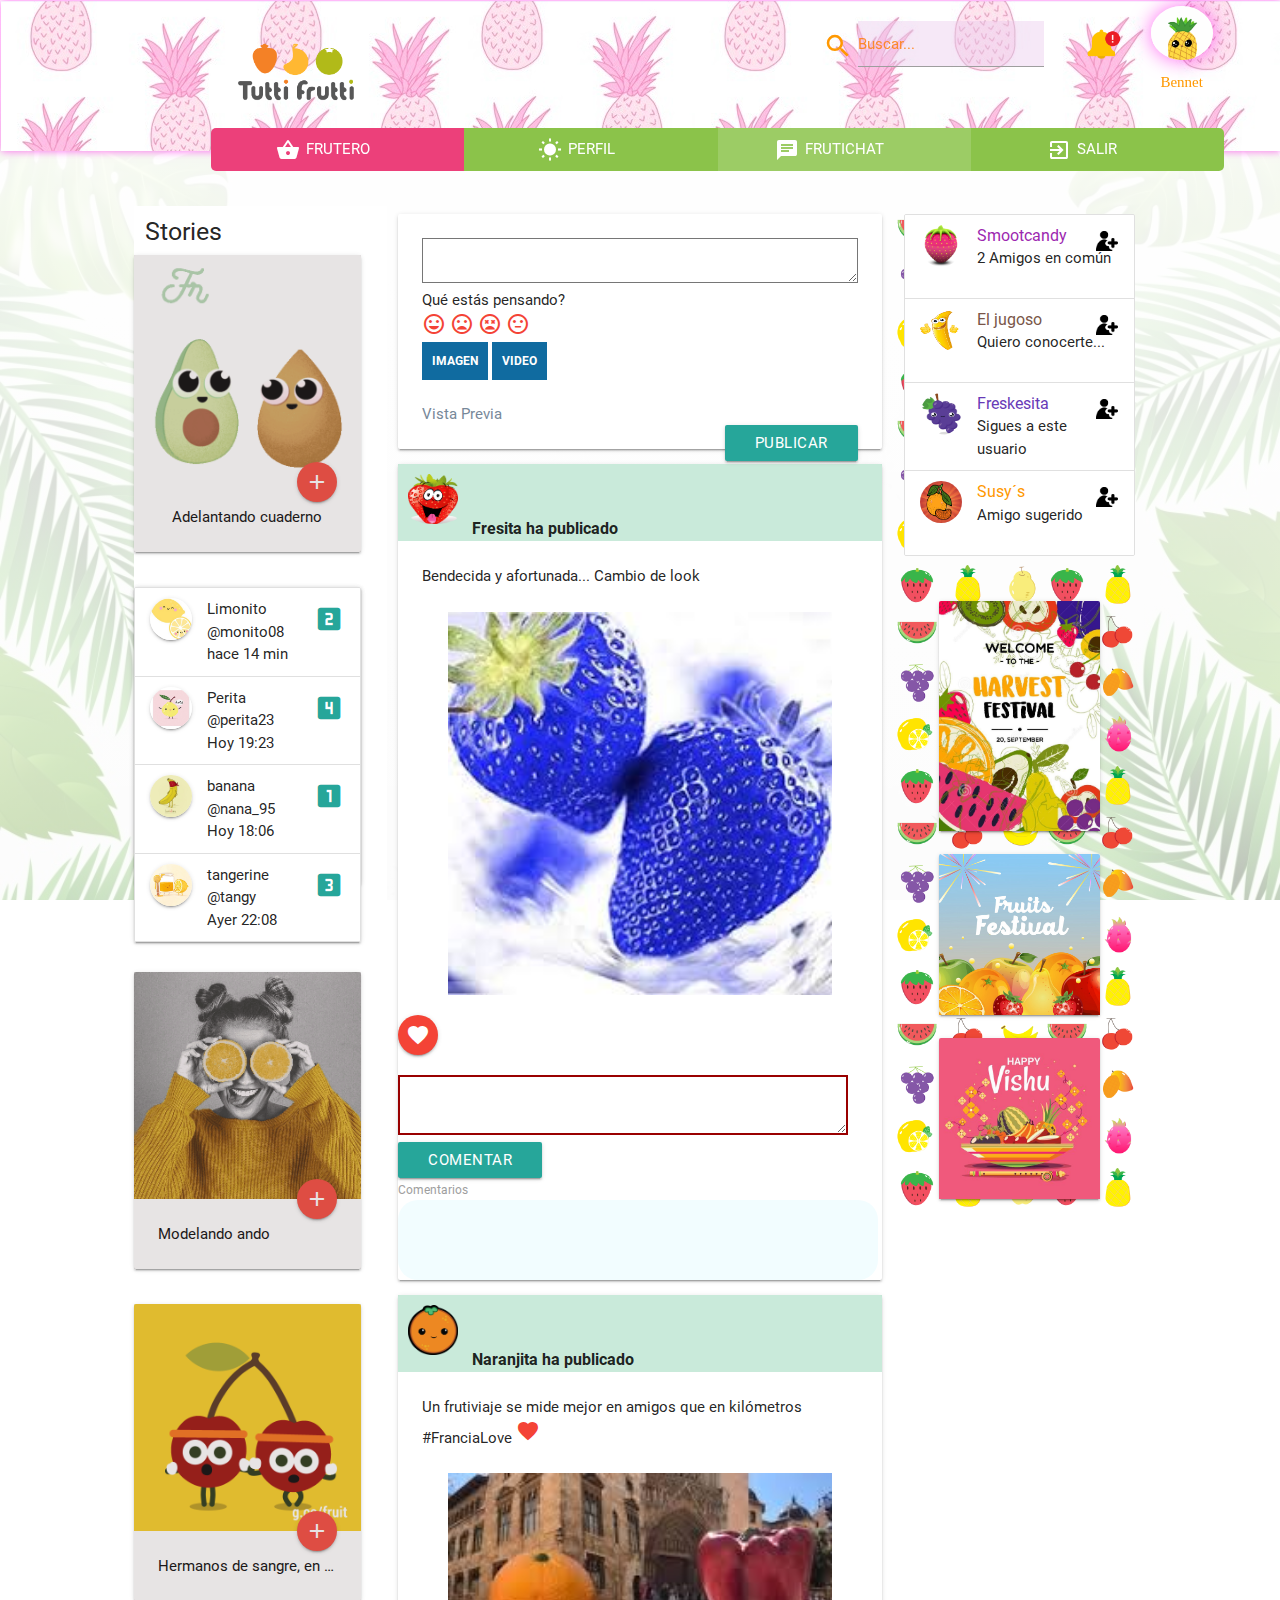
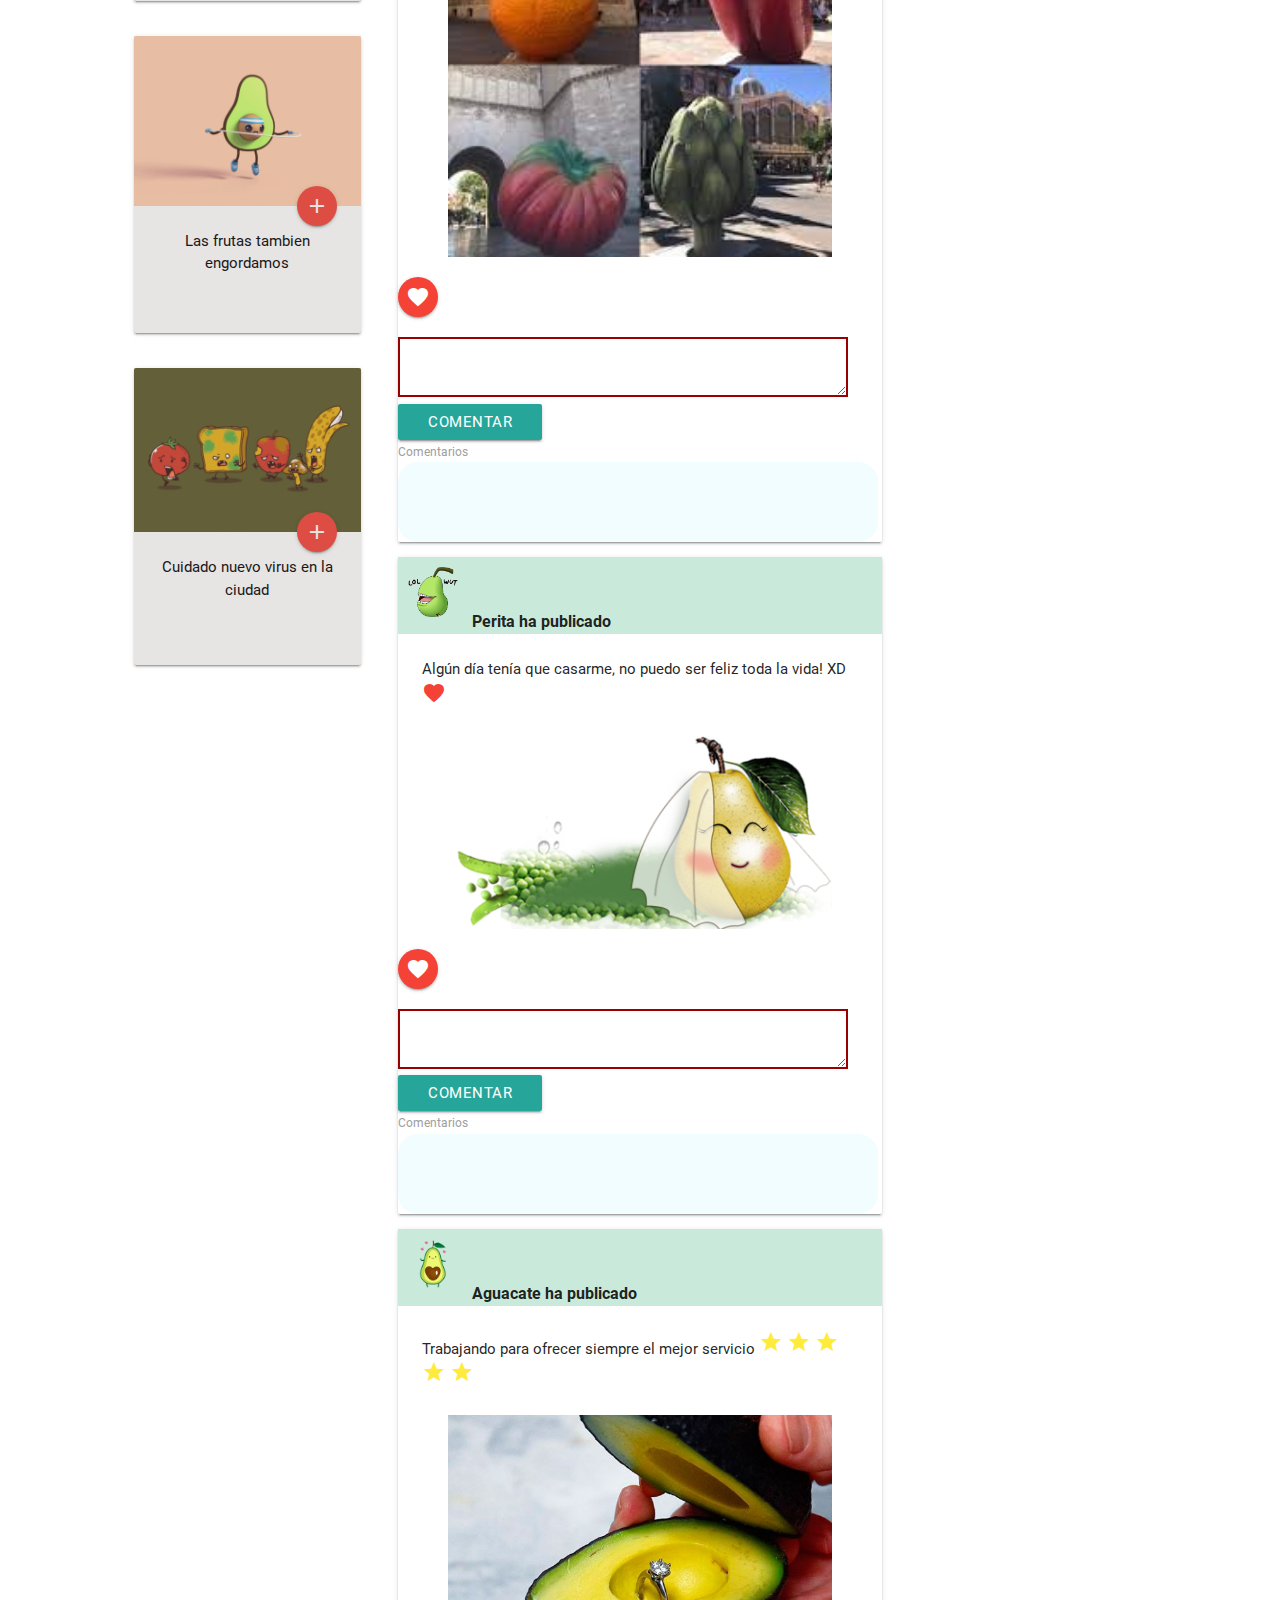
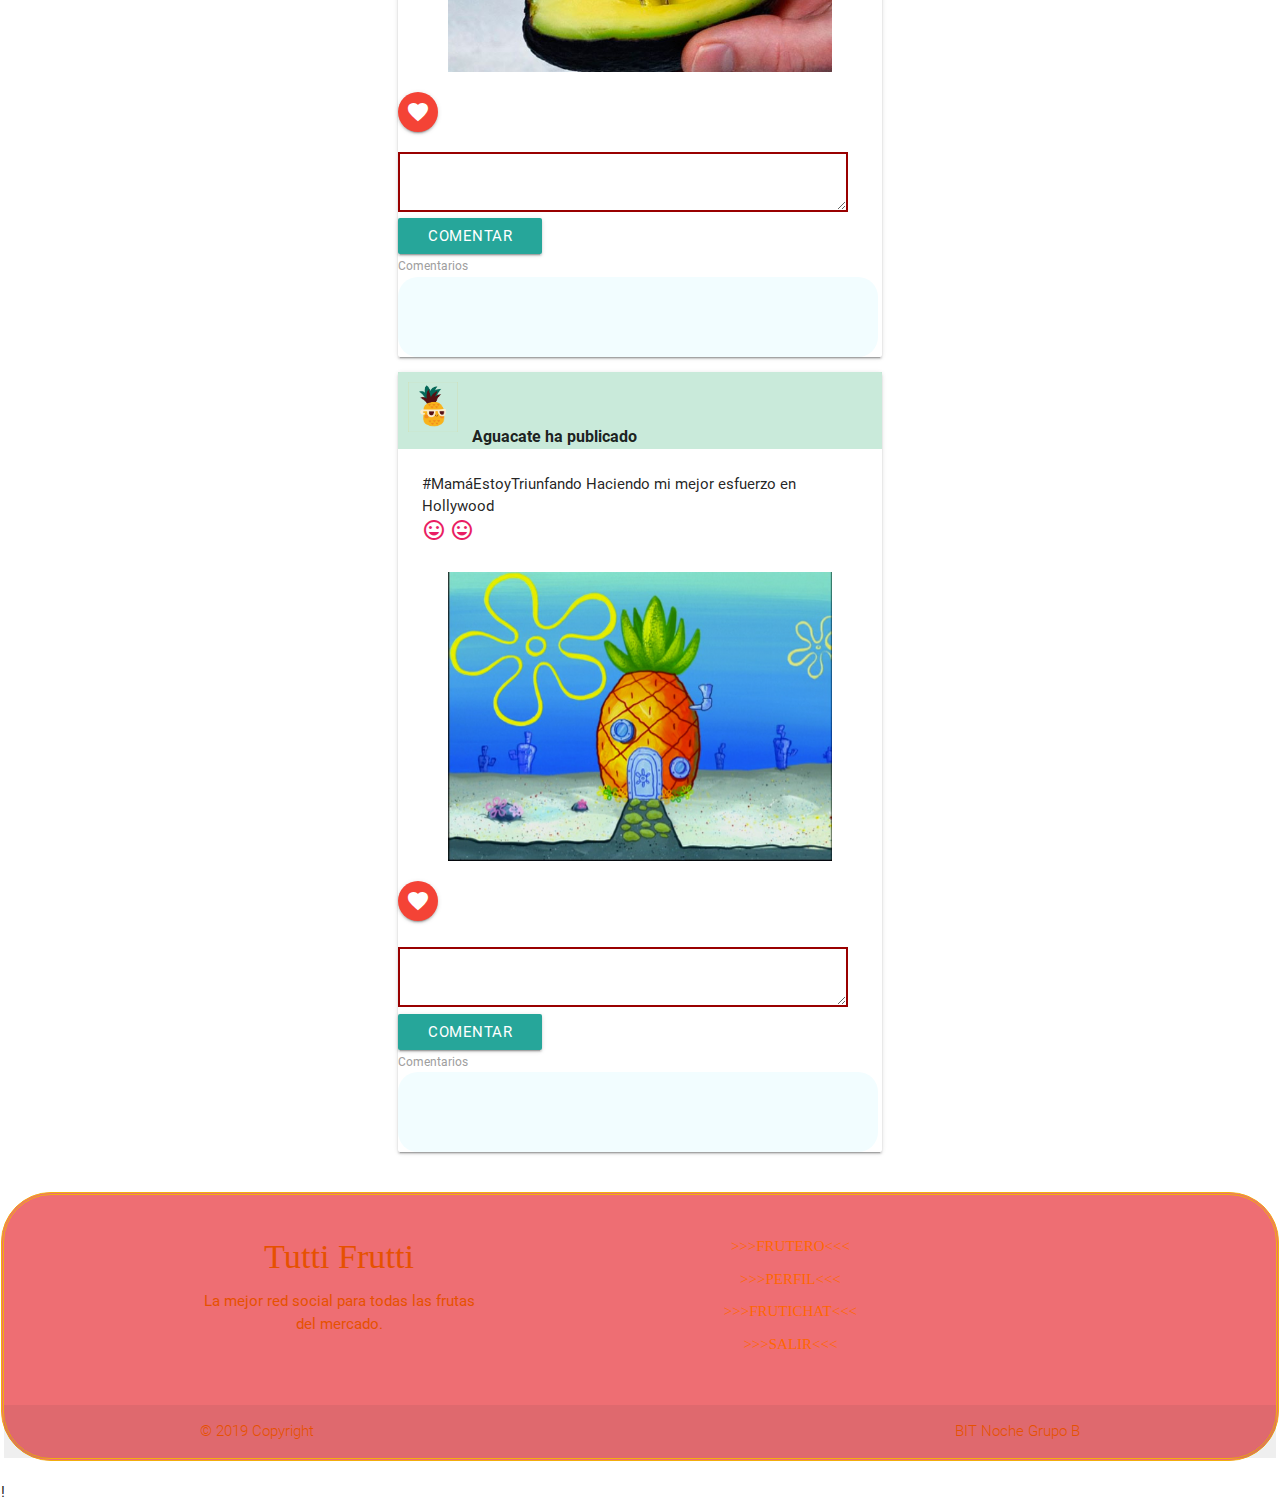
==== commit 5f53ea4f: "Modificaciones grupo mandarina copyright" ====
--- a/home.html
+++ b/home.html
@@ -550,8 +550,8 @@
                     <div class="footer-copyright">
                         <div class="container">
         
-                            <a class="orange-text text-darken-4 left" href="#">© 2014 Copyright Text</a>
-                            <a class="orange-text text-darken-4 right" href="#">BIT Group</a>
+                            <a class="orange-text text-darken-4 left" href="#">© 2019 Copyright</a>
+                            <a class="orange-text text-darken-4 right" href="#">BIT Noche Grupo B</a>
                         </div>
                     </div>
                 </footer>
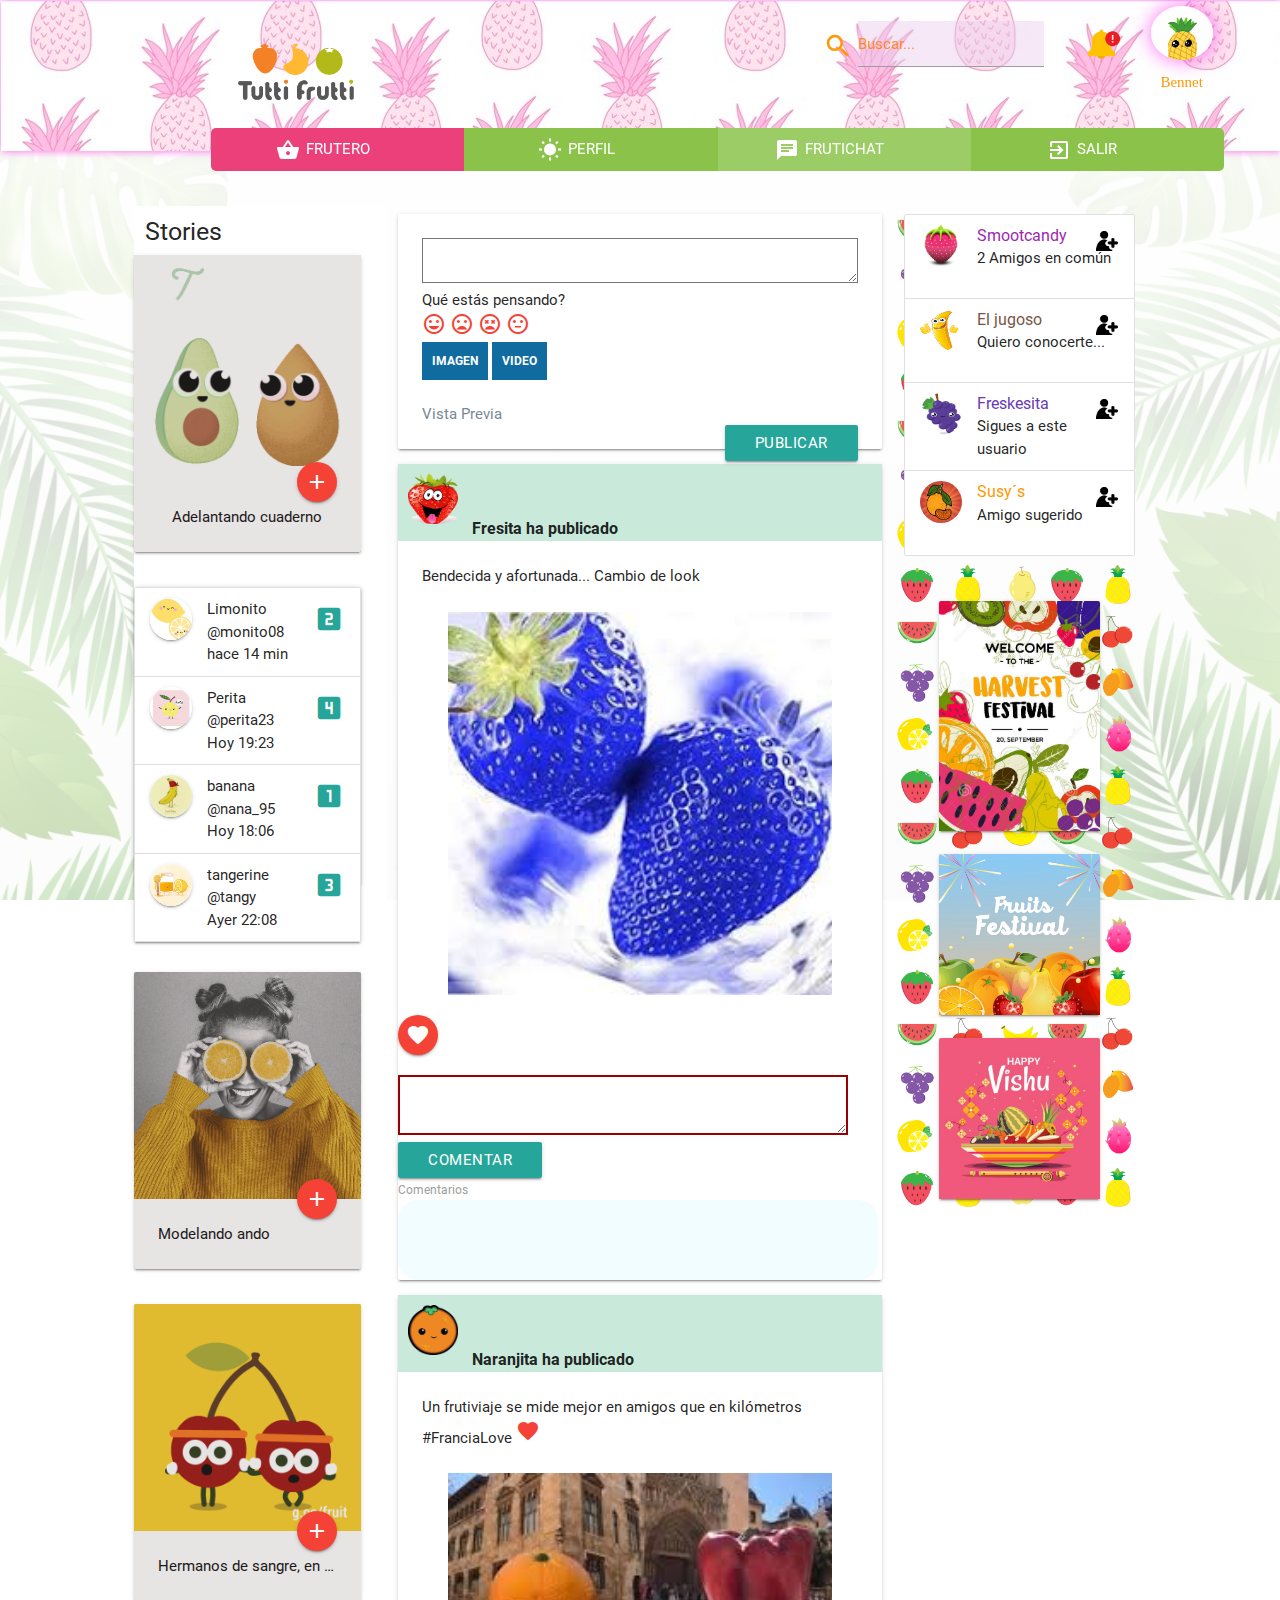
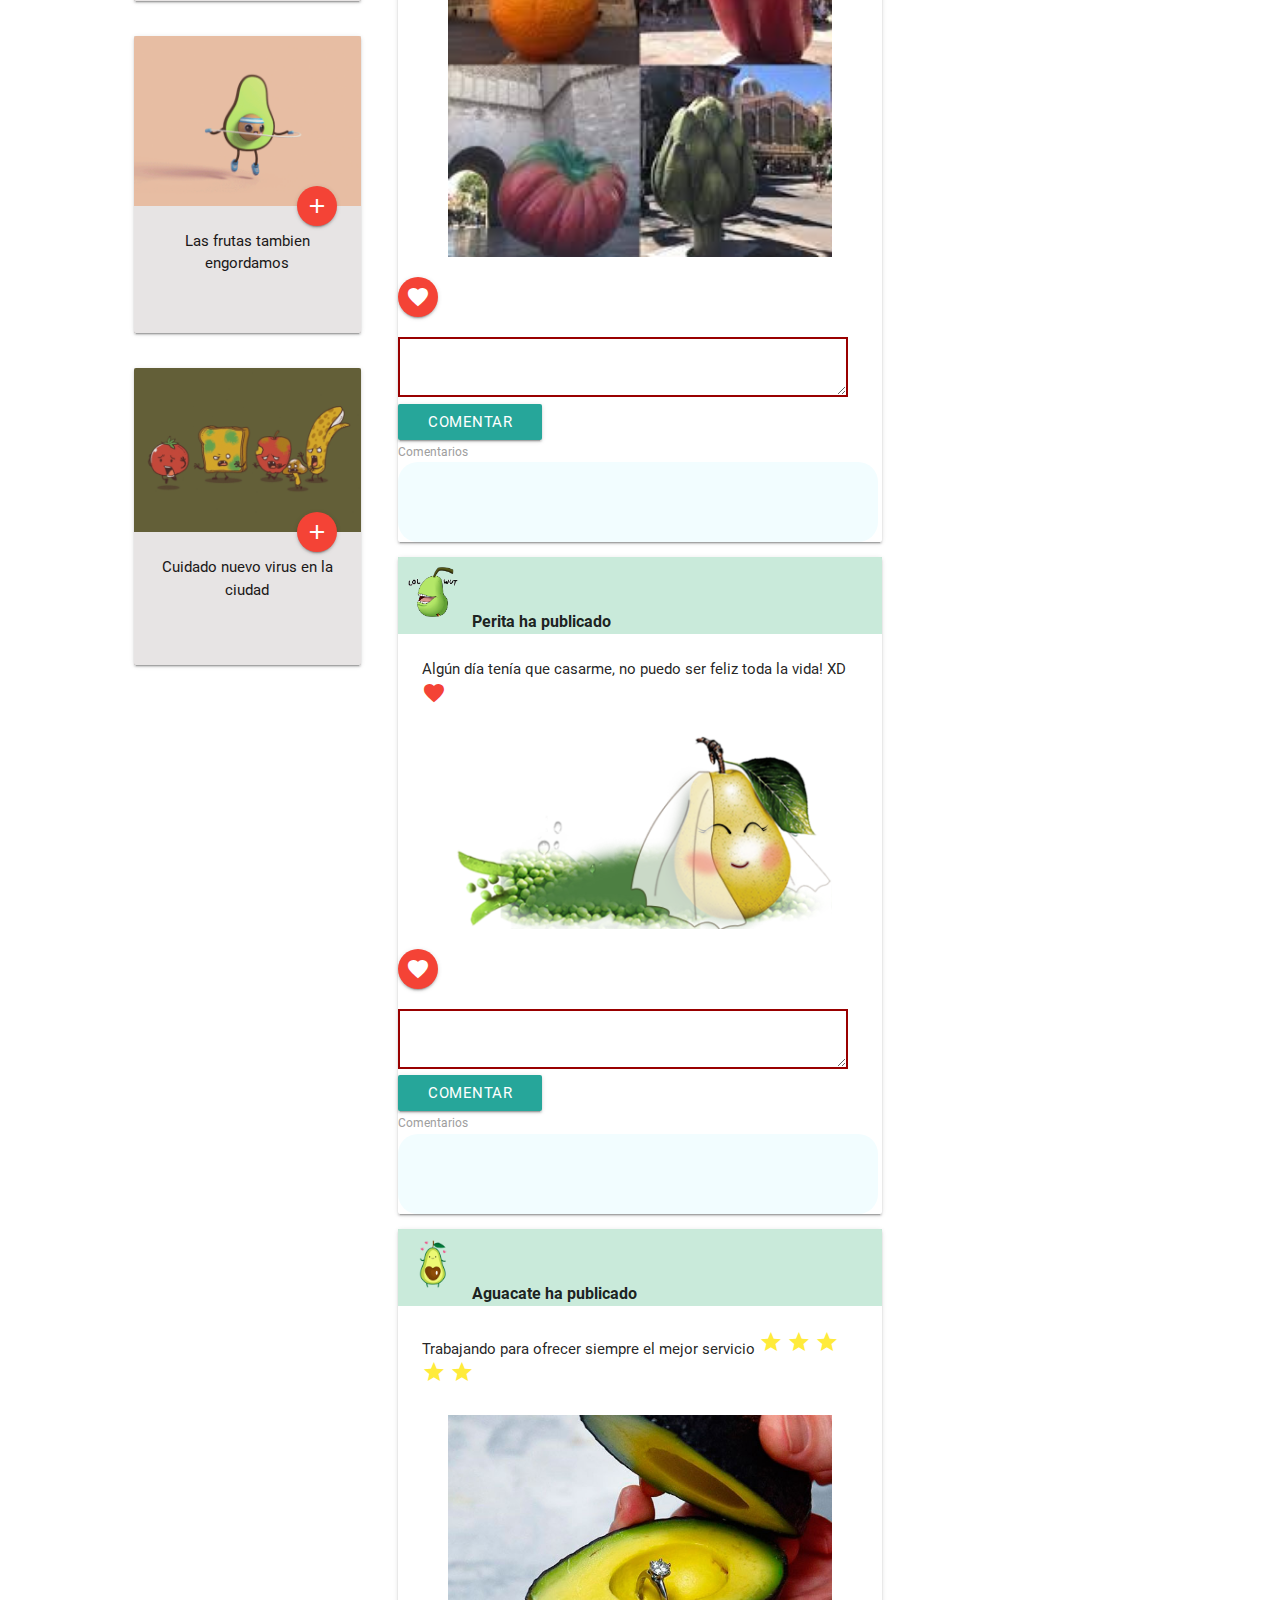
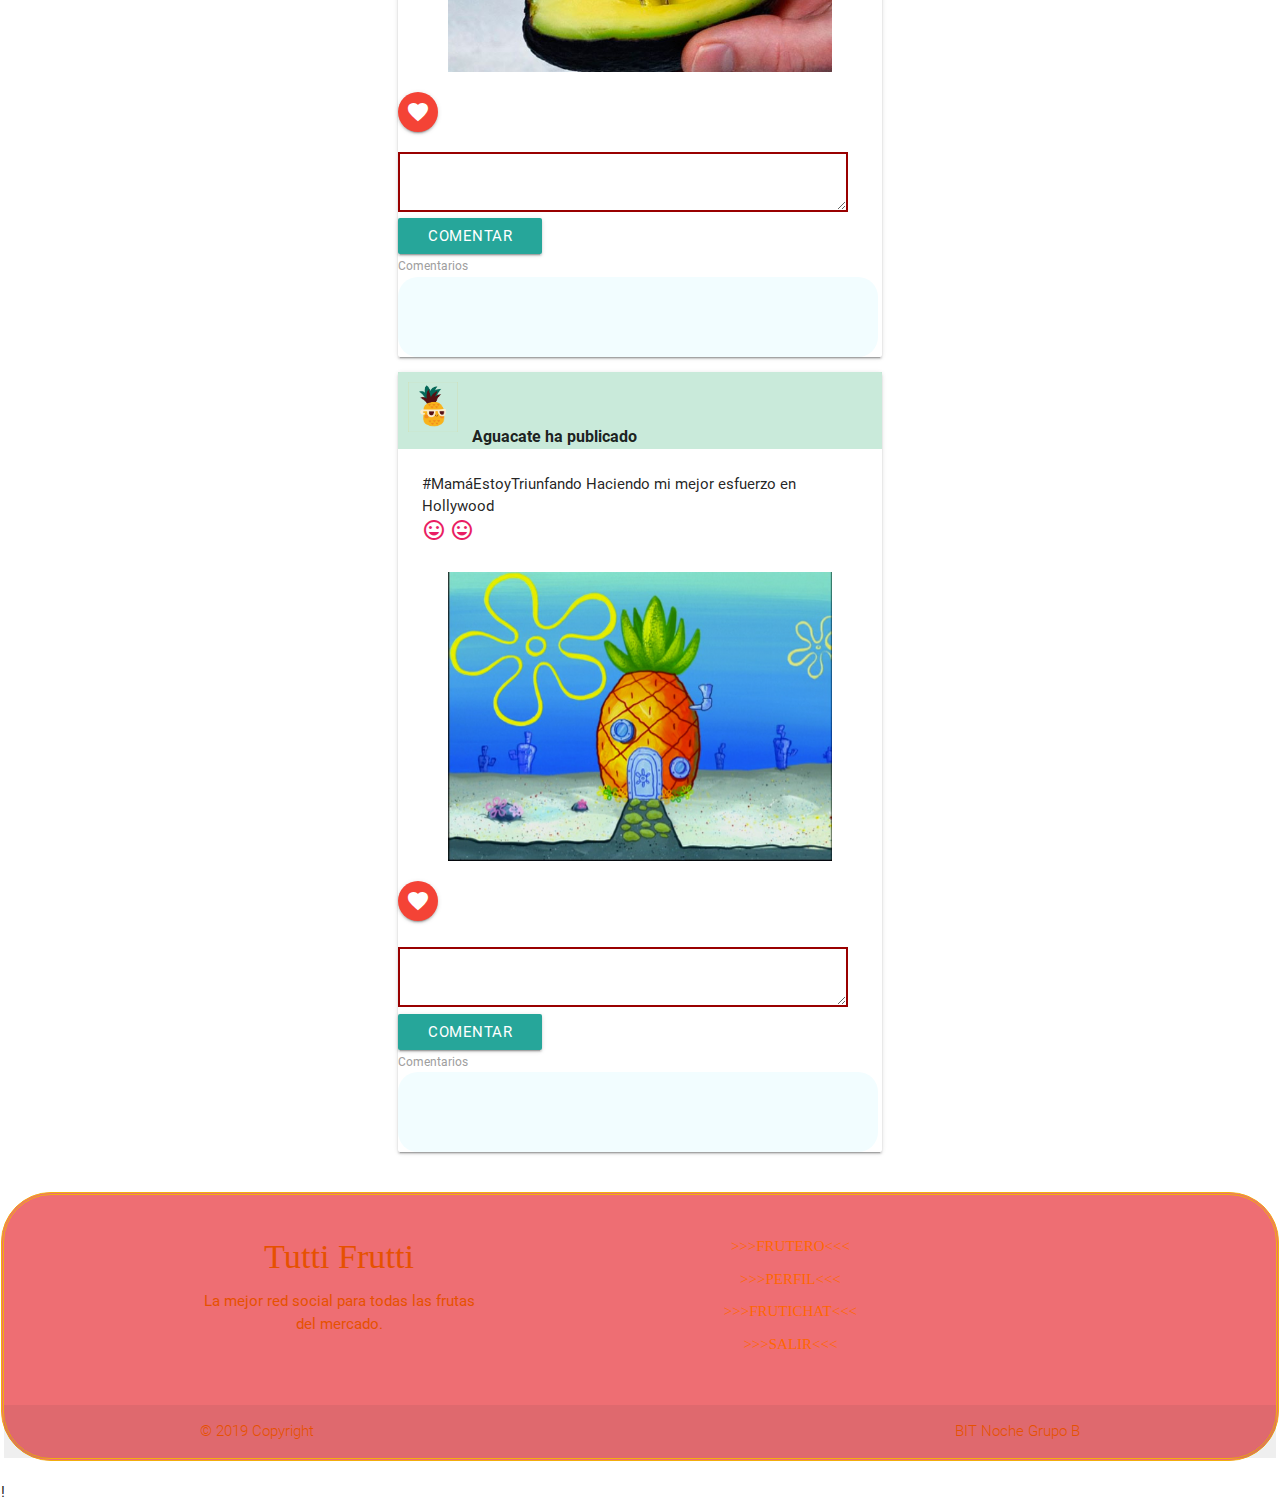
==== commit 90a361c4: "Modificación de validaciones para las 3 páginas home, perfil y chat" ====
--- a/home.html
+++ b/home.html
@@ -566,6 +566,9 @@
     <!--Scripts de Stories-->
     <!--Scripts de Header-->
     <script type="text/javascript" src="js/header.js"></script>
-    <!--Scripts de Header-->
+    <!--Scripts de Validaciones-->
+    <script type="text/javascript" src="js/home.js"></script>
+    
+    
 </body>
 </html>--- a/css/styles.css
+++ b/css/styles.css
@@ -79,7 +79,7 @@
   width:227px !important;
   height:297px !important;
   background:rgba(133, 121, 121, 0.2);
-  z-index: 9000;
+  z-index: 9;
 }
 .overlap-header {
   position: fixed !important;
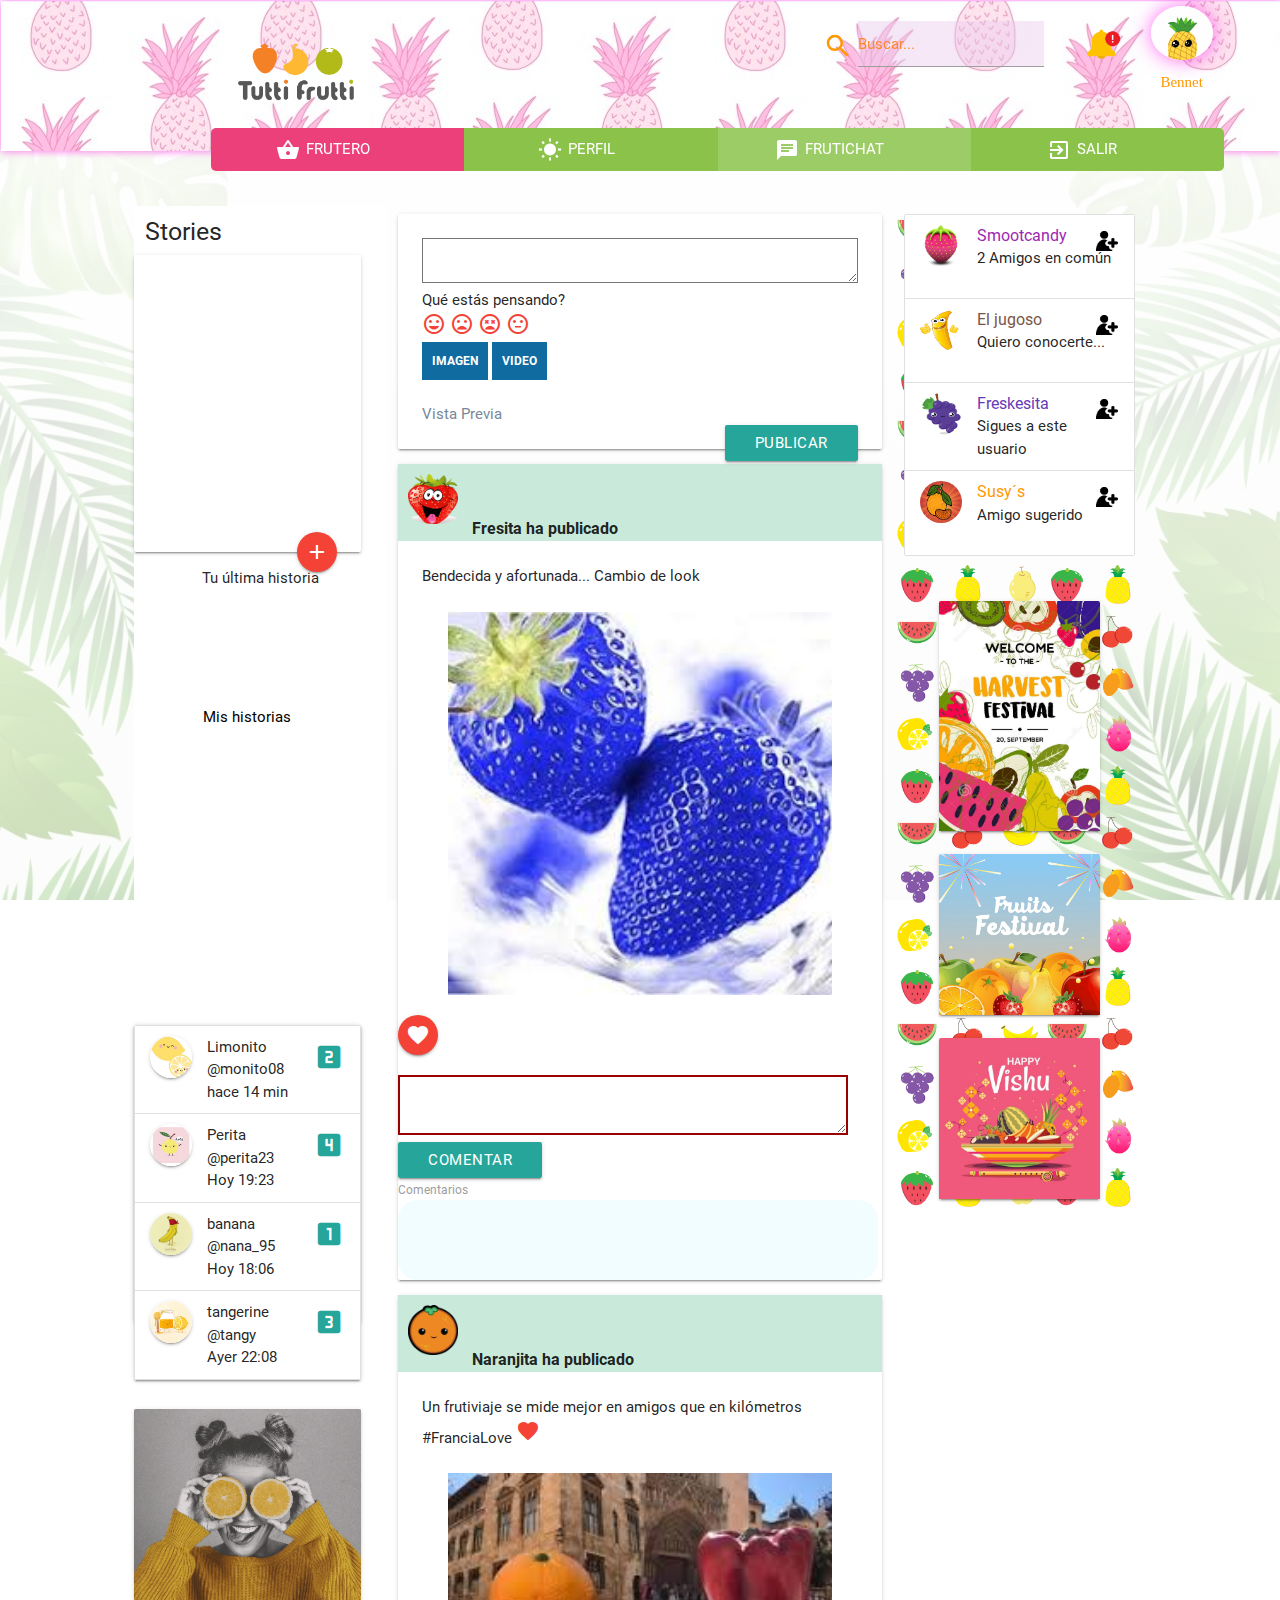
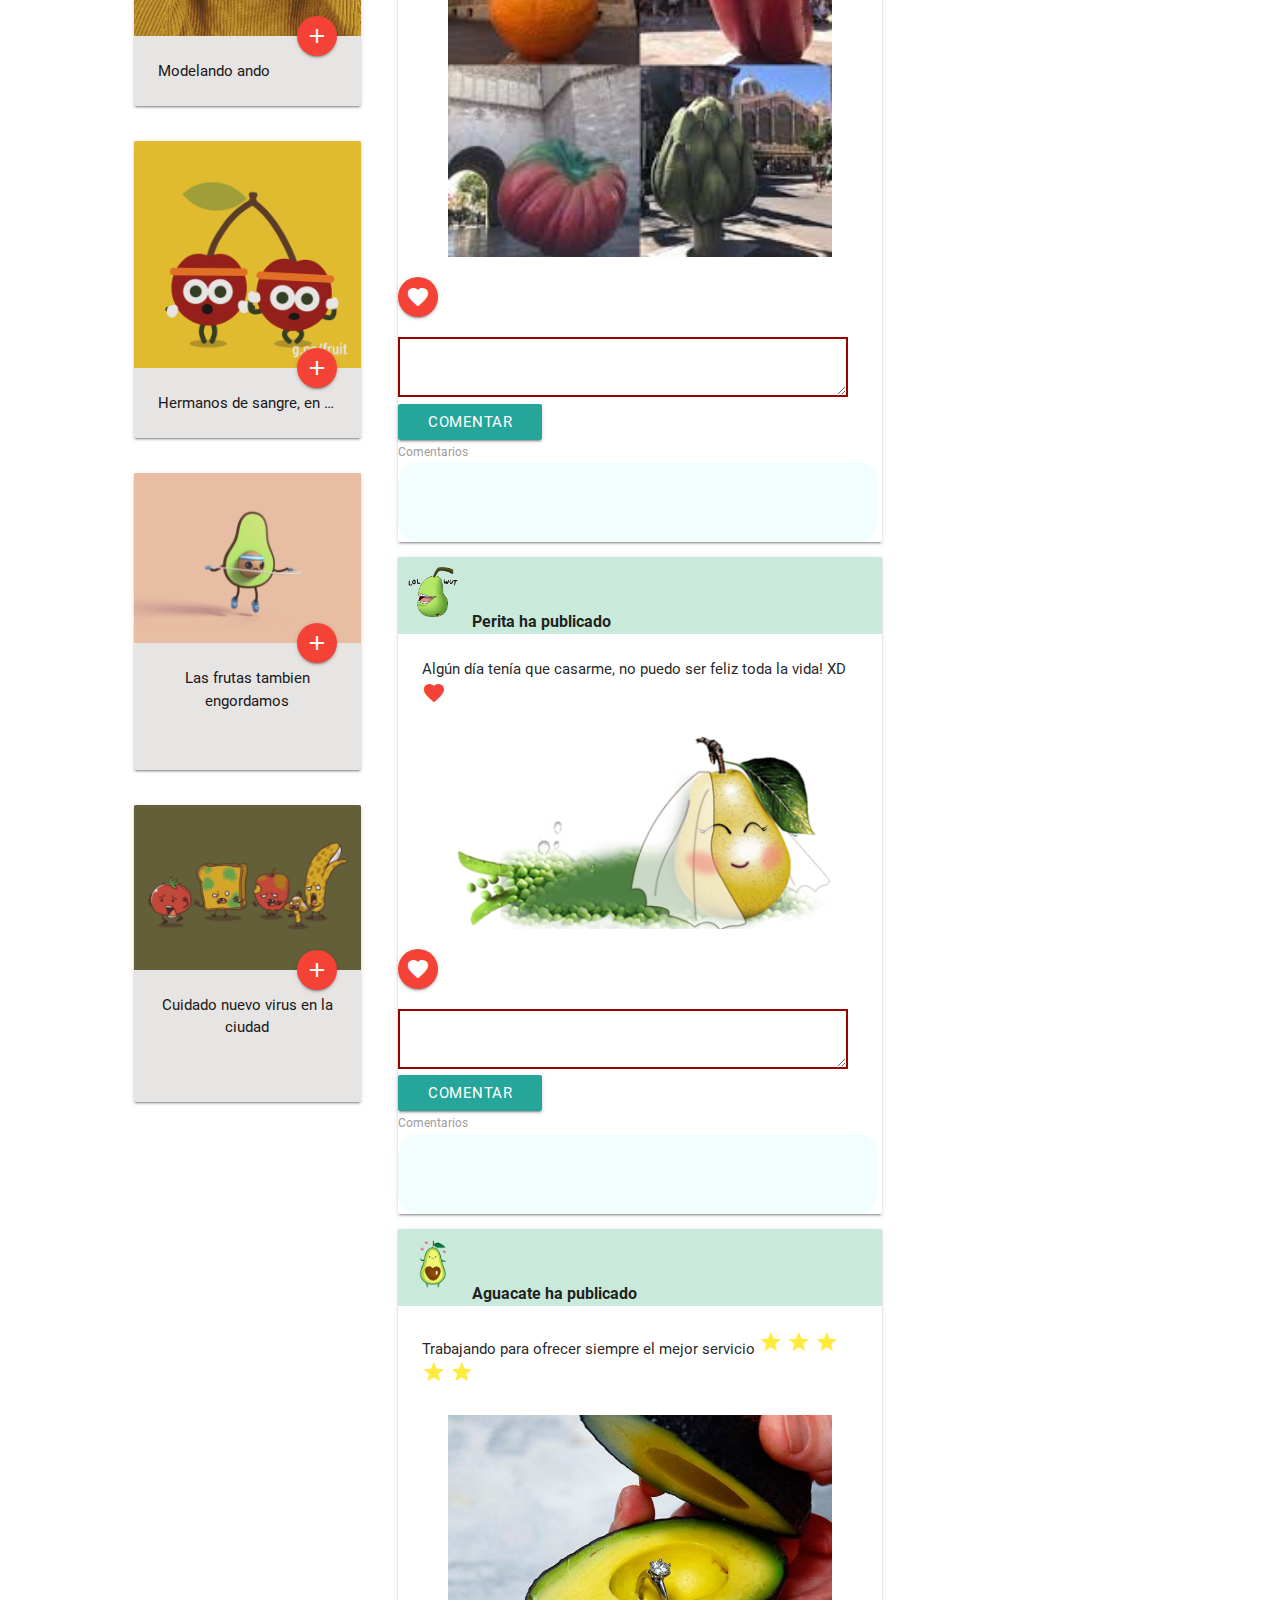
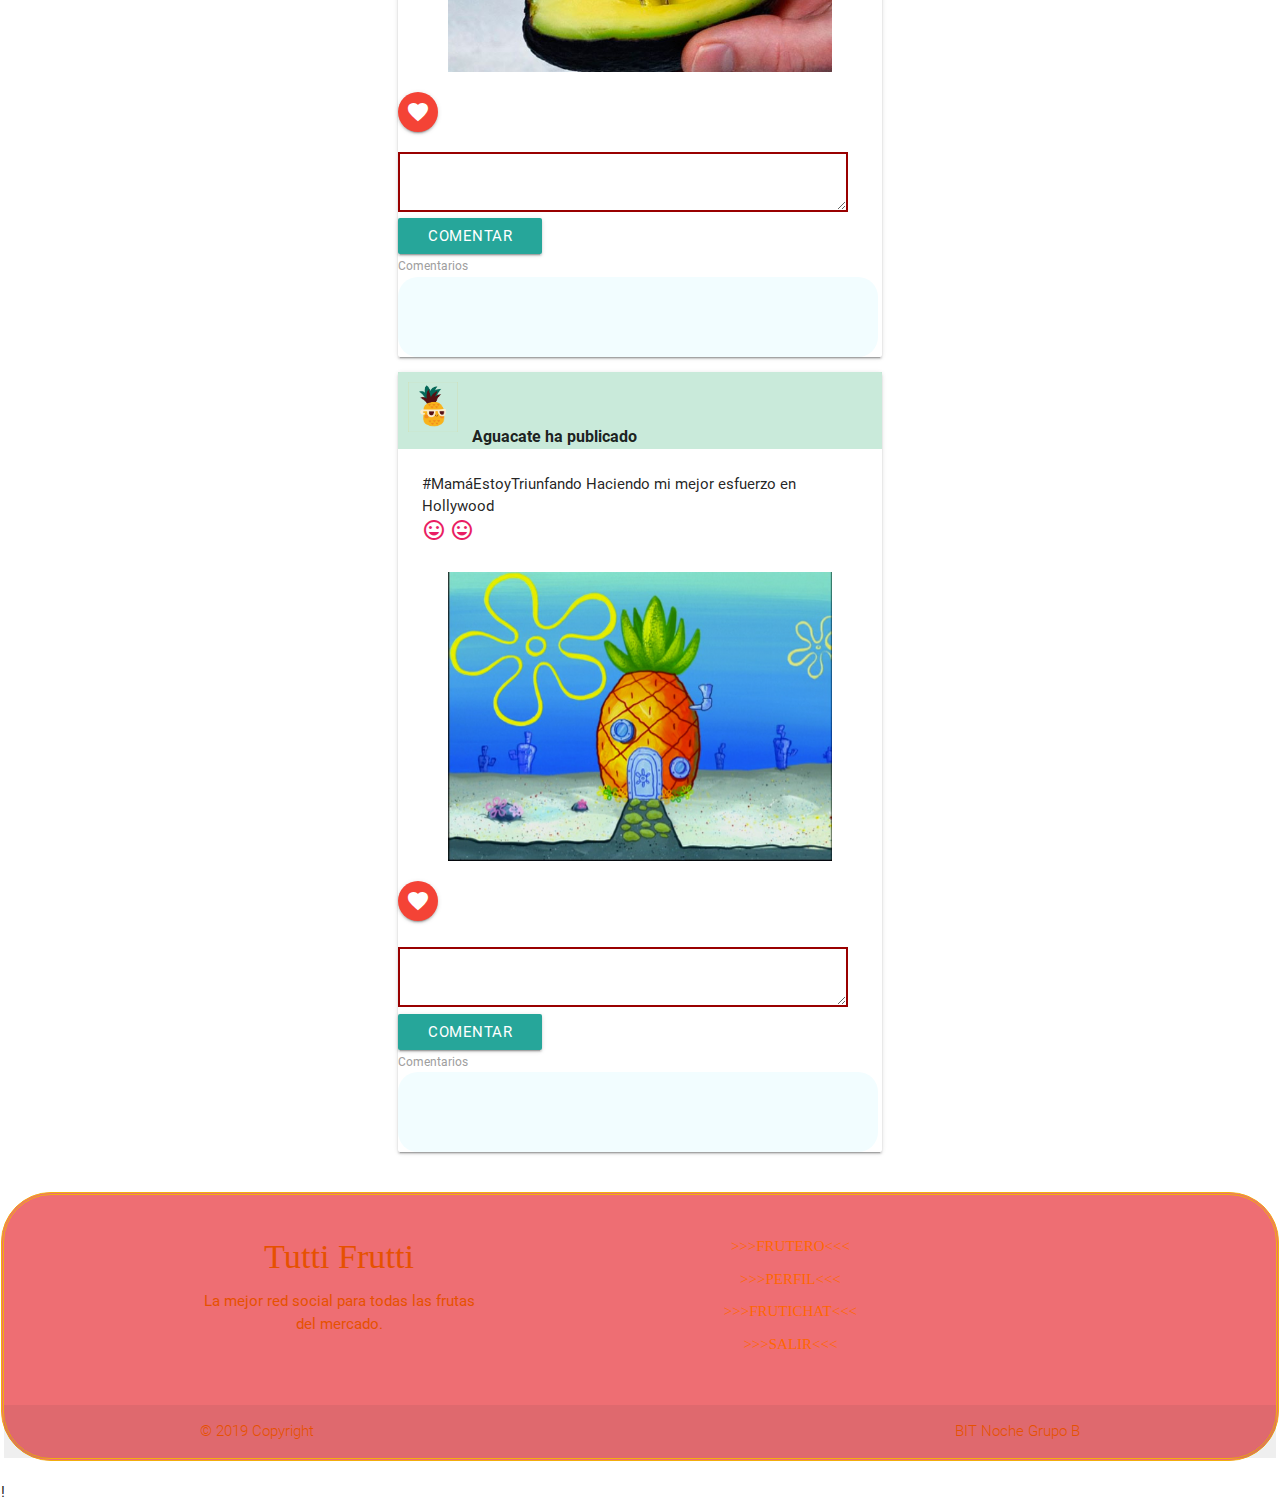
==== commit ac634fc2: "Adición de funcionalidades para stories" ====
--- a/home.html
+++ b/home.html
@@ -76,18 +76,41 @@
                             <div class="col s3 white col-content"  id="historys">
                                     <h5>Stories</h5>
                                     <div class="row center-align">
-                                            <div class="card card-custom">
-                                                    <div class="overlap"></div>
-                                                    <div class="card-image">
-                                                            <img src="imagenes/home/history1.gif" class="">
-                                                            <a class="btn-floating halfway-fab waves-effect waves-light red zindexfirst"><i class="material-icons">add</i></a>
-                                                    </div>
-                                                    <div class="card-content">
-                                                        <span class="black-text truncate">Adelantando cuaderno</span>
-                                                    </div>   
-                                                           
-                                            </div>
-                                    </div> 
+
+                                                <div class="card card-custom">
+        
+                                                        <div class="card-content">                                                        
+                                                                <div class="row center-align">                                                        
+                                                                        <img id="imgSubida" src="#" alt="your image"
+                                                                                style="object-fit: contain;" class="none"
+                                                                                onerror="this.style.display='none'" width="200"
+                                                                                height="200" />
+        
+                                                                        <video autoplay id="videoSubido" src="#" width="200"
+                                                                                height="200" style="object-fit: cover;"></video>
+        
+                                                                        <p id="textoSubido" class="none"
+                                                                                style="width: 200px; height: 200px; word-break: normal; white-space: normal">
+        
+                                                                        </p>
+                                                                </div>
+                                                                <div class="row">
+                                                                        <a class="btn-floating halfway-fab waves-effect waves-light red btn modal-trigger"
+                                                                                href="#modal7"><i
+                                                                                        class="material-icons">add</i></a>
+                                                                        <span class="black-text truncate">Mis historias
+                                                                                </span>
+                                                                </div>                                                        
+                                                        </div>
+        
+                                                </div>
+                                                <div id="contenido">
+                                                        <p>Tu última historia</p>
+                                                        <div id="misHistorias" class="carousel" data-indicators="true">
+                                                        </div>
+                                                </div>
+        
+                                        </div> 
                                     <!-- Carrusel de Stories-->
                                     <div class="row">
                                                 <div id="storiescont" class="card card-custom">
@@ -557,17 +580,65 @@
                 </footer>
         
             </div>
+            <!-- *************** INICIO FUNCIONALIDAD CARGAR STORIES ************ -->
+        <div id="modal7" class="modal modal-fixed-footer">
+                        <div class="modal-content center-align">
+                                <h4>Nueva historia</h4>
+                                <div class="row">
+                                        <label
+                                                class="image_input_button mdl-button mdl-js-button mdl-button--fab mdl-button--mini-fab mdl-js-ripple-effect mdl-button--colored">
+                                                <i class="material-icons md-48 md-dark">add_a_photo</i>
+                                                <input id="inputImagen" type="file" class="none" required
+                                                        accept=".jpg,.jpeg,.gif,.png" />
+                                        </label>
+                                        <label
+                                                class="image_input_button mdl-button mdl-js-button mdl-button--fab mdl-button--mini-fab mdl-js-ripple-effect mdl-button--colored">
+                                                <i class="material-icons md-48 md-dark">videocam</i>
+                                                <input id="inputVideo" type="file" class="none" required accept=".mp4,.3gp" />
+                                        </label>
+                                        <label id="inputTexto"
+                                                class="image_input_button mdl-button mdl-js-button mdl-button--fab mdl-button--mini-fab mdl-js-ripple-effect mdl-button--colored">
+                                                <i class="material-icons md-48 md-dark">text_format</i>
+                                        </label>
+                                </div>
+                                <div class="row center-align">
+                                        <div class="video-container none" id="videoContainer">
+                                                <video id="myVideo" src="#" width="320" height="240" controls></video>
+                                        </div>
+        
+                                        <img id="myImg" src="#" alt="your image" class="none" width=400
+                                                onerror="this.style.display='none'" />
+        
+                                        <div id="contTextHistoria" class="none">
+                                                <p id="textoHistoria">
+                                                        <textarea id="textoTemp"
+                                                                placeholder="Escribe tu texto aquí..."></textarea>
+                                                </p>
+                                                <span id="cambiarColor">
+                                                        <i class="material-icons md-48 md-dark">color_lens</i>
+                                                </span>
+                                        </div>
+                                </div>
+                        </div>
+                        <div class="modal-footer">
+                                <a href="#!" class="modal-close waves-effect waves-green btn-flat">Cancelar</a>
+                                <a href="#!" id="subirHistoria" class="modal-close waves-effect waves-green btn">Subir
+                                        historia</a>
+                        </div>
+                </div>
+                <!-- *************** FIN FUNCIONALIDAD CARGAR STORIES ************ -->
     <script type="text/javascript" src="https://code.jquery.com/jquery-3.2.1.min.js"></script>
     <script type="text/javascript" src="js/materialize.min.js"></script>
     <script type="text/javascript" src="js/publication/scriptImagen.js"></script>!
     <!--Scripts de Stories-->
-    <script type="text/javascript" src="js/stories/scrip.js"></script>
+    <script src="js/stories/script.js"></script>
     <script src="js/stories/stories.js"></script>
     <!--Scripts de Stories-->
     <!--Scripts de Header-->
     <script type="text/javascript" src="js/header.js"></script>
     <!--Scripts de Validaciones-->
     <script type="text/javascript" src="js/home.js"></script>
+
     
     
 </body>
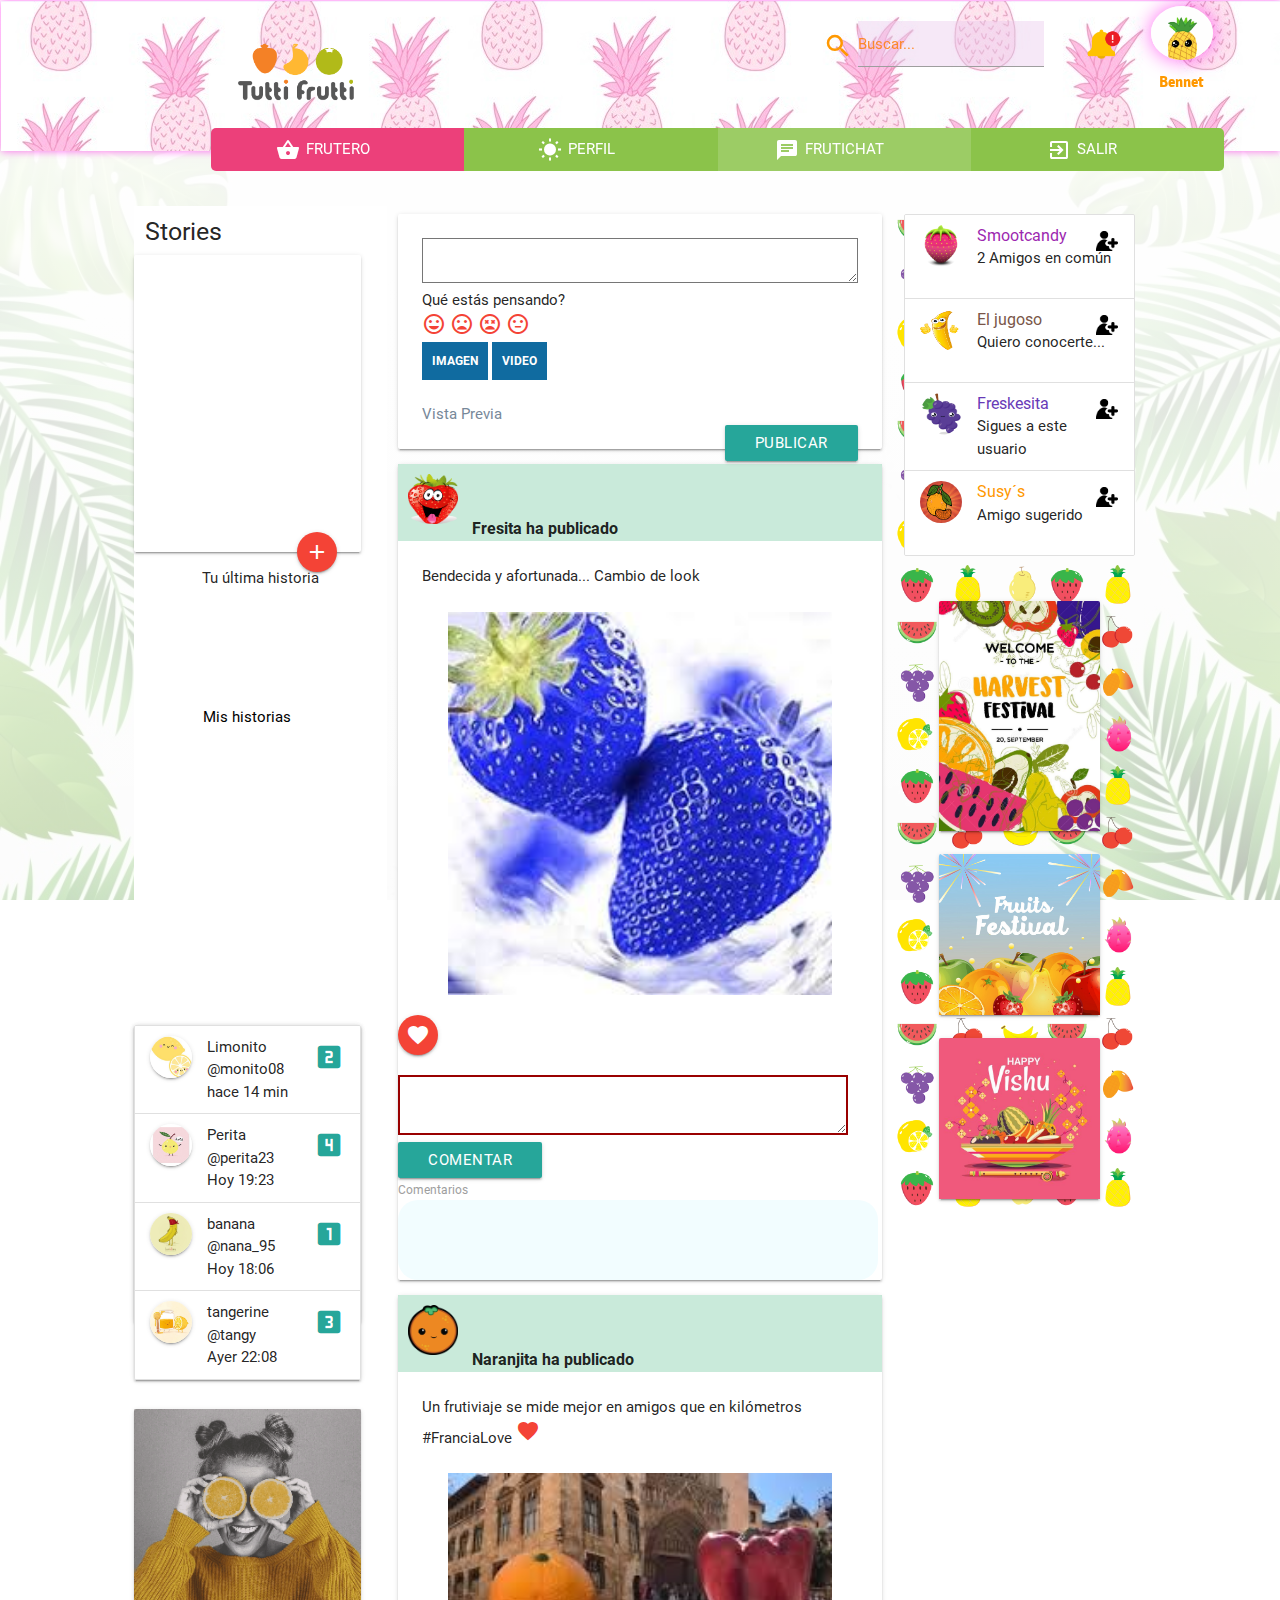
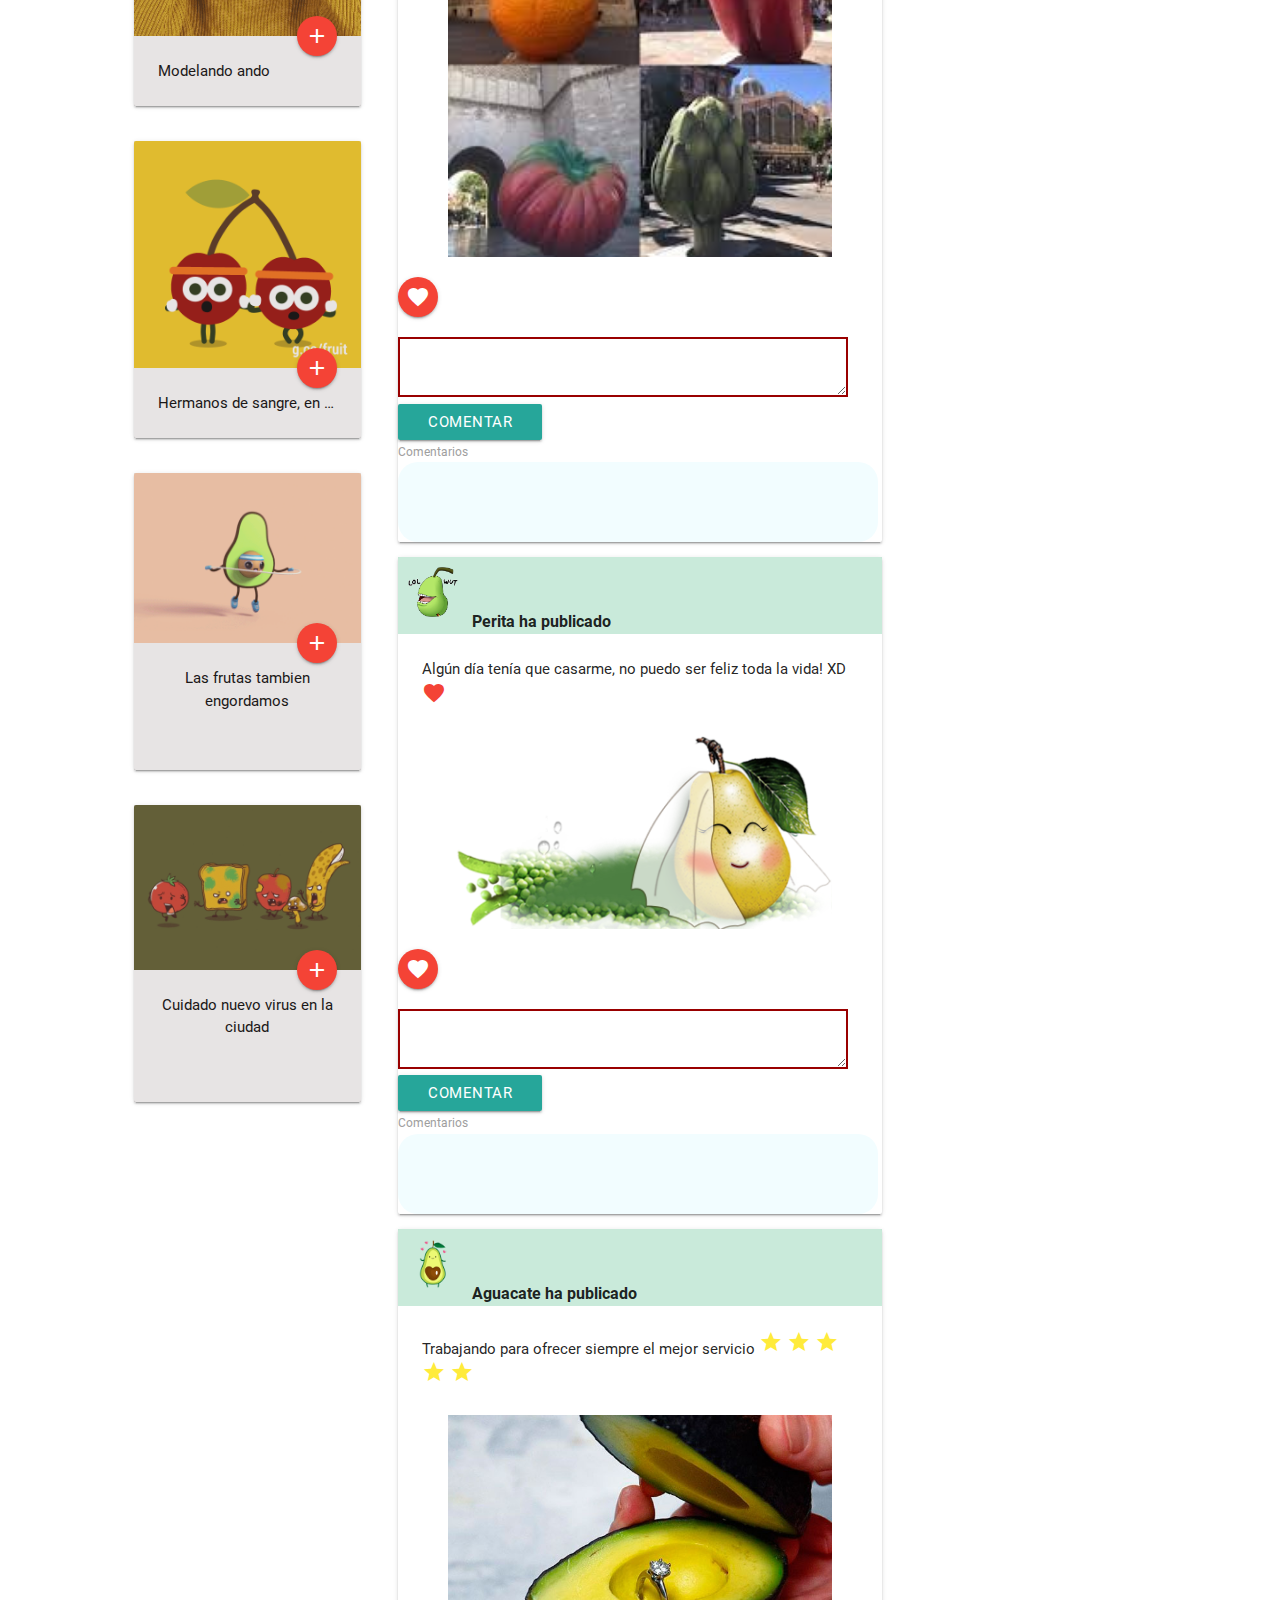
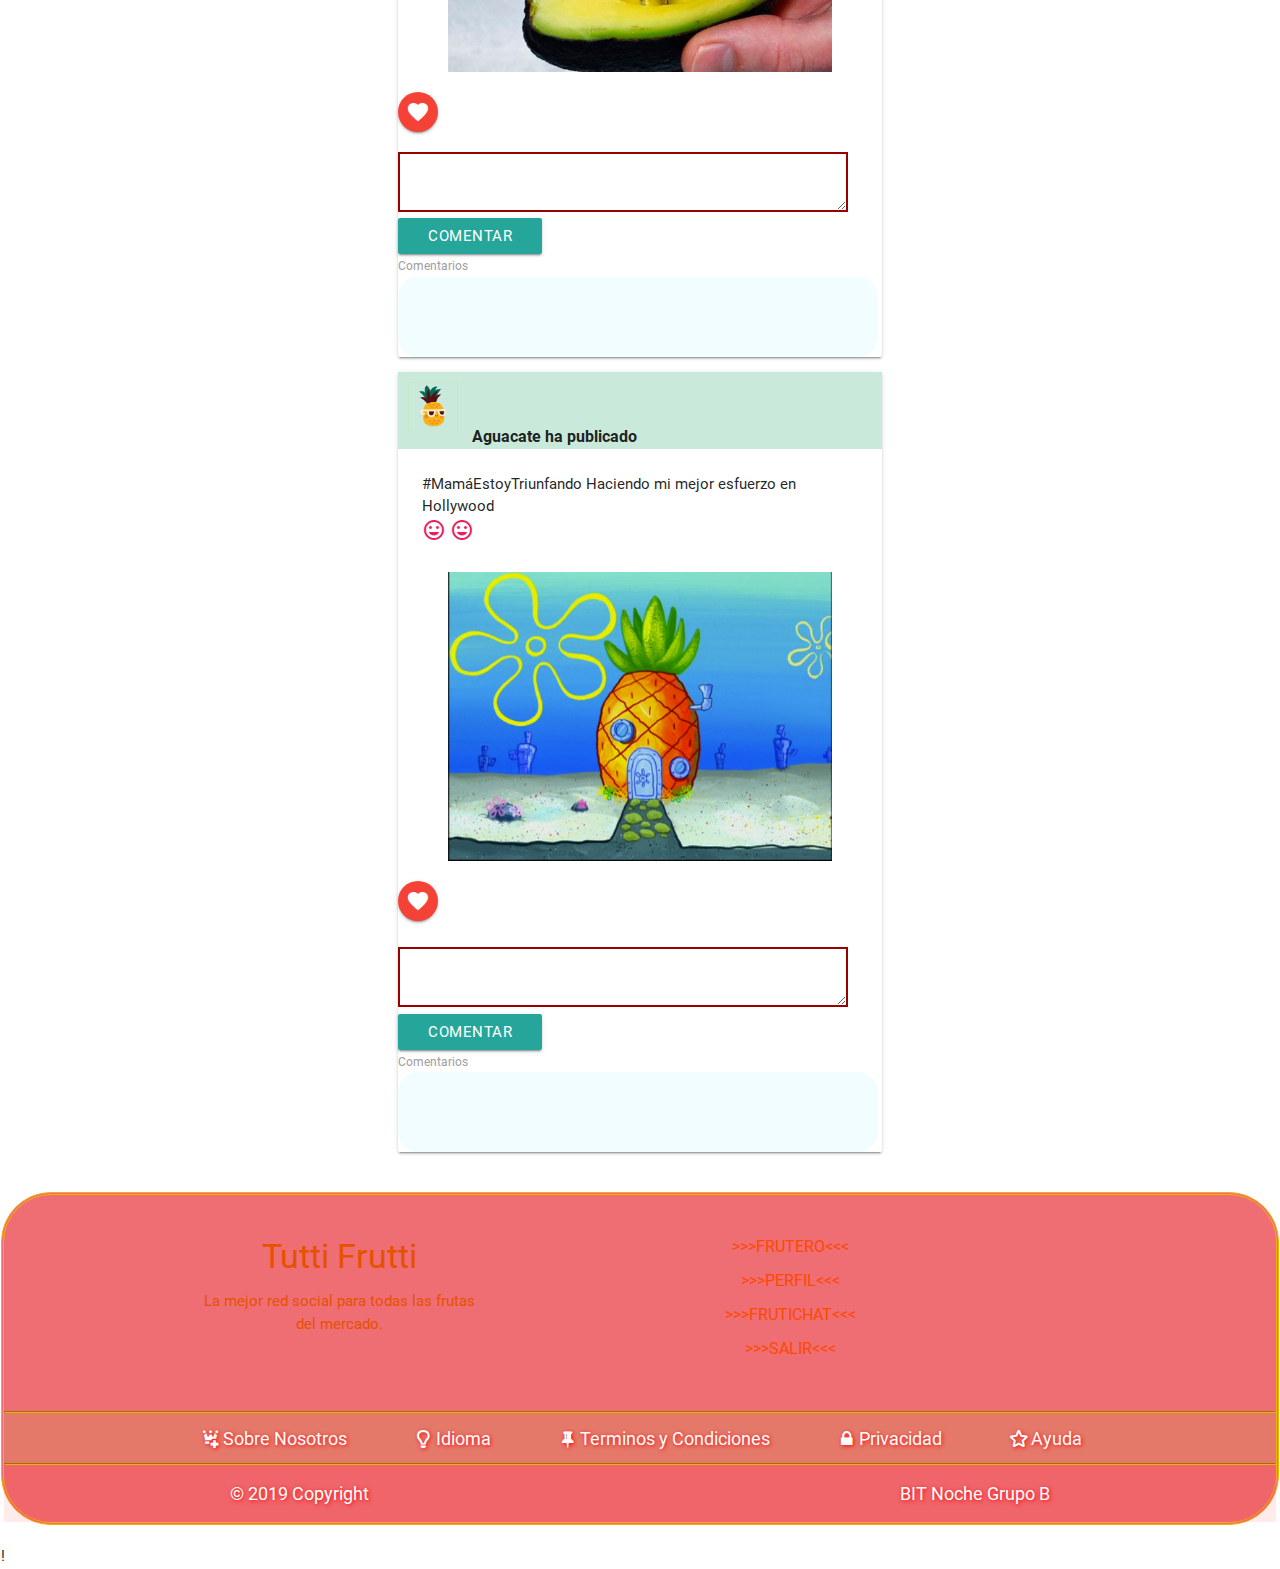
==== commit b153b692: "Modificaciones styles y footer home Mandarina" ====
--- a/home.html
+++ b/home.html
@@ -1,5 +1,6 @@
 <!DOCTYPE html>
 <html lang="en">
+
 <head>
     <meta charset="UTF-8">
     <meta name="viewport" content="width=device-width, initial-scale=1.0">
@@ -8,625 +9,596 @@
     <link href="https://fonts.googleapis.com/icon?family=Material+Icons" rel="stylesheet">
     <!--Import materialize.css-->
     <link rel="stylesheet" href="css/styles.css" />
-    <link type="text/css" rel="stylesheet" href="css/materialize.min-custom.css"  media="screen,projection"/>
-    
-
+    <link type="text/css" rel="stylesheet" href="css/materialize.min-custom.css" media="screen,projection" />
+
+    <!--Import fontello.css-->
+    <link rel="stylesheet" href="css/fontello.css">
     <!--Let browser know website is optimized for mobile-->
-    <meta name="viewport" content="width=device-width, initial-scale=1.0"/>
+    <meta name="viewport" content="width=device-width, initial-scale=1.0" />
     <title>TuttiFrutti</title>
 </head>
+
 <body class="fondo">
     <header class="menu-cambia">
-                <div class="overlap-header menu-cambia"></div>
-                <div class="container content-custom-width fixedheader">
-                    <div class="row ">
-                        <div class="col s2" id="logo">
-                            <div class="card-content">
-                                <img src="imagenes/home/tuttifrutti.png" alt="" class="img_logo responsive-img">
-        
+        <div class="overlap-header menu-cambia"></div>
+        <div class="container content-custom-width fixedheader">
+            <div class="row ">
+                <div class="col s2" id="logo">
+                    <div class="card-content">
+                        <img src="imagenes/home/tuttifrutti.png" alt="" class="img_logo responsive-img">
+
+                    </div>
+                </div>
+                <div class="col s5" id="dividerheader"></div>
+                <div class="col s3 input-field" id="search">
+                    <i class="material-icons tiny prefix orange-text darken-1 padding-10 ">search</i>
+                    <input type="text" style="background-color: rgba(234, 204, 236, 0.445)" class="orange-text darken-1" placeholder="Buscar...">
+                </div>
+                <div class="col s1" id="notification">
+                    <a href="chat.html" onclick="alert('Tienes 4 mensajes sin leer, ve a chat')">
+                        <img src="imagenes/home/notification.jpg" alt="" class="img_alerta notification responsive-img">
+                    </a>
+                </div>
+                <div class="col s1 center-align" id="profile">
+                    <a href="perfil.html" class="black-text">
+                        <img src="imagenes/perfil/perfil.jpg" width=80px height=80px alt="" class="circle responsive-img sombra">
+                        <h6 class="orange-text darken-4 fuente">Bennet</h6>
+                    </a>
+                </div>
+            </div>
+
+            <div class="row">
+                <div class="border-radius-5-left padding-10 col s3 pink lighten-1 center-align">
+                    <div class="card-content pink lighten-1 white-text ">
+                        <a href="home.html" class="white-text"><i class="iconos_absolute material-icons">shopping_basket</i> <span>FRUTERO</span></a>
+                    </div>
+                </div>
+                <div class="padding-10 col s3 light-green center-align">
+                    <div class="card-content light-green  white-text">
+                        <a href="perfil.html" class="white-text"><i class="iconos_absolute material-icons">wb_sunny</i> <span>PERFIL</span></a>
+                    </div>
+                </div>
+                <div class="padding-10 col s3 light-green lighten-1 center-align">
+                    <div class="card-content light-green lighten-1 white-text">
+
+                        <a href="chat.html" class="white-text"> <i class="iconos_absolute material-icons">chat</i> <span>FRUTICHAT</span> </a>
+                    </div>
+                </div>
+                <div class="border-radius-5-right padding-10 col s3 light-green center-align">
+                    <div class="card-content light-green  white-text">
+                        <a href="index.html" class="white-text"><i class="iconos_absolute material-icons">exit_to_app </i><span>SALIR</span> </a>
+                    </div>
+                </div>
+
+            </div>
+
+        </div>
+    </header>
+    <div class="container content-custom-width">
+        <div class="row padi">
+            <div class="col s3 white col-content" id="historys">
+                <h5>Stories</h5>
+                <div class="row center-align">
+
+                    <div class="card card-custom">
+
+                        <div class="card-content">
+                            <div class="row center-align">
+                                <img id="imgSubida" src="#" alt="your image" style="object-fit: contain;" class="none" onerror="this.style.display='none'" width="200" height="200" />
+
+                                <video autoplay id="videoSubido" src="#" width="200" height="200" style="object-fit: cover;"></video>
+
+                                <p id="textoSubido" class="none" style="width: 200px; height: 200px; word-break: normal; white-space: normal">
+
+                                </p>
                             </div>
-                        </div>
-                        <div class="col s5" id="dividerheader"></div>
-                        <div class="col s3 input-field" id="search">
-                            <i class="material-icons tiny prefix orange-text darken-1 padding-10 ">search</i>
-                            <input type="text" style="background-color: rgba(234, 204, 236, 0.445)" class="orange-text darken-1" placeholder="Buscar...">
-                        </div>
-                        <div class="col s1" id="notification">
-                            <a href="chat.html" onclick="alert('Tienes 4 mensajes sin leer, ve a chat')">
-                                <img src="imagenes/home/notification.jpg" alt="" class="img_alerta notification responsive-img">
-                            </a>
-                        </div>
-                        <div class="col s1 center-align" id="profile">
-                            <a href="perfil.html" class="black-text">
-                                <img src="imagenes/perfil/perfil.jpg" width=80px height=80px alt="" class="circle responsive-img sombra">
-                                <h6 class="orange-text darken-4 fuente">Bennet</h6>
-                            </a>
-                        </div>
-                    </div>
-        
-                    <div class="row">
-                        <div class="border-radius-5-left padding-10 col s3 pink lighten-1 center-align">
-                            <div class="card-content pink lighten-1 white-text ">
-                                <a href="home.html" class="white-text"><i class="iconos_absolute material-icons">shopping_basket</i> <span>FRUTERO</span></a>
+                            <div class="row">
+                                <a class="btn-floating halfway-fab waves-effect waves-light red btn modal-trigger" href="#modal7"><i
+                                                                                        class="material-icons">add</i></a>
+                                <span class="black-text truncate">Mis historias
+                                                                                </span>
                             </div>
                         </div>
-                        <div class="padding-10 col s3 light-green center-align">
-                            <div class="card-content light-green  white-text">
-                                <a href="perfil.html" class="white-text"><i class="iconos_absolute material-icons">wb_sunny</i> <span>PERFIL</span></a>
-                            </div>
-                        </div>
-                        <div class="padding-10 col s3 light-green lighten-1 center-align">
-                            <div class="card-content light-green lighten-1 white-text">
-        
-                                <a href="chat.html" class="white-text"> <i class="iconos_absolute material-icons">chat</i> <span>FRUTICHAT</span> </a>
-                            </div>
-                        </div>
-                        <div class="border-radius-5-right padding-10 col s3 light-green center-align">
-                            <div class="card-content light-green  white-text">
-                                <a href="index.html" class="white-text"><i class="iconos_absolute material-icons">exit_to_app </i><span>SALIR</span> </a>
-                            </div>
-                        </div>
-        
-                    </div>
-        
-                </div>
-        </header>
-    <div class="container content-custom-width">
-                    <div class="row padi" >
-                            <div class="col s3 white col-content"  id="historys">
-                                    <h5>Stories</h5>
-                                    <div class="row center-align">
-
-                                                <div class="card card-custom">
-        
-                                                        <div class="card-content">                                                        
-                                                                <div class="row center-align">                                                        
-                                                                        <img id="imgSubida" src="#" alt="your image"
-                                                                                style="object-fit: contain;" class="none"
-                                                                                onerror="this.style.display='none'" width="200"
-                                                                                height="200" />
-        
-                                                                        <video autoplay id="videoSubido" src="#" width="200"
-                                                                                height="200" style="object-fit: cover;"></video>
-        
-                                                                        <p id="textoSubido" class="none"
-                                                                                style="width: 200px; height: 200px; word-break: normal; white-space: normal">
-        
-                                                                        </p>
-                                                                </div>
-                                                                <div class="row">
-                                                                        <a class="btn-floating halfway-fab waves-effect waves-light red btn modal-trigger"
-                                                                                href="#modal7"><i
-                                                                                        class="material-icons">add</i></a>
-                                                                        <span class="black-text truncate">Mis historias
-                                                                                </span>
-                                                                </div>                                                        
-                                                        </div>
-        
-                                                </div>
-                                                <div id="contenido">
-                                                        <p>Tu última historia</p>
-                                                        <div id="misHistorias" class="carousel" data-indicators="true">
-                                                        </div>
-                                                </div>
-        
-                                        </div> 
-                                    <!-- Carrusel de Stories-->
-                                    <div class="row">
-                                                <div id="storiescont" class="card card-custom">
-                                                        <div id="bubbles" class="card">
-                                                                <ul class="collection">
-                                                                        <li class="collection-item avatar">
-                                                                                <img src="imagenes/storiesimg/smile.jpg"
-                                                                                        alt="smile" class="circle z-depth-1">
-                                                                                <span class="foto">Limonito</span>
-                                                                                <p>@monito08 <br>
-                                                                                        hace 14 min
-                                                                                </p>
-                                                                                <a href="#modal4"
-                                                                                        class="secondary-content  modal-trigger">
-                                                                                        <i
-                                                                                                class="small material-icons">looks_two</i></a>
-                                                                        </li>
-                                                                        <li class="collection-item avatar">
-                                                                                <img src="imagenes/storiesimg/pear.jpg"
-                                                                                        alt="smile" class="circle z-depth-1">
-                                                                                <span class="foto">Perita</span>
-                                                                                <p>@perita23 <br>
-                                                                                        Hoy 19:23
-                                                                                </p>
-                                                                                <a href="#modal3"
-                                                                                        class="secondary-content  modal-trigger">
-                                                                                        <i
-                                                                                                class="small material-icons">looks_4</i></a>
-                                                                        </li>
-                                                                        <li class="collection-item avatar">
-                                                                                <img src="imagenes/storiesimg/banana.jpg"
-                                                                                        alt="smile" class="circle z-depth-1">
-                                                                                <span class="foto">banana</span>
-                                                                                <p>@nana_95 <br>
-                                                                                        Hoy 18:06
-                                                                                </p>
-                                                                                <a href="#modal2"
-                                                                                        class="secondary-content  modal-trigger">
-                                                                                        <i
-                                                                                                class="small material-icons">looks_one</i></a>
-        
-                                                                        </li>
-                                                                        <li class="collection-item avatar">
-                                                                                <img src="imagenes/storiesimg/tangerine.jpg"
-                                                                                        alt="smile" class="circle z-depth-1">
-                                                                                <span class="foto">tangerine</span>
-                                                                                <p>@tangy<br>
-                                                                                        Ayer 22:08
-                                                                                </p>
-                                                                                <a href="#modal1" class="secondary-content modal-trigger">
-                                                                                <i class="small material-icons">looks_3</i></a>
-                                                                        </li>
-        
-                                                                </ul>
-                                                        </div>
-                                                        <div id="modal1" class="modal">
-                                                                <div class="modal-content">
-                                                                                <div class="carousel">
-                                                                                                <h4>Tangy life</h4>
-                                                                                                <a class="carousel-item"  href="#one!"><img
-                                                                                                                src="imagenes/storiesimg/sadtangerine.jpg"
-                                                                                                                style="border-radius: 10px;"></a>
-                                                                                                <a class="carousel-item" href="#two!"><img
-                                                                                                                src="imagenes/storiesimg/splashtange.jpg"
-                                                                                                                style="border-radius: 10px;"></a>
-                                                                                                <a class="carousel-item" href="#two!"><img
-                                                                                                                        src="imagenes/storiesimg/fruitcollection.jpg"
-                                                                                                                        style="border-radius: 10px;"></a>
-                                                                                        </div>
-                                                                </div>
-                                                        </div>
-        
-                                                        <div id="modal2" class="modal">
-                                                                <div class="modal-content">
-                                                                <h4>Hey Banana!</h4>
-                                                                <img src="imagenes/storiesimg/banana.jpg" 
-                                                                        alt=""style="border-radius: 10px; height:300px; width:300px;">
-                                                                        
-                                                                </div>
-                                                        </div>
-        
-                                                        <div id="modal3" class="modal">
-                                                                <div class="modal-content">
-                                                                        <div class="carousel">
-                                                                                <h4> Sweet</h4>
-                                                                                <a class="carousel-item" href="#one!"><img
-                                                                                                src="imagenes/storiesimg/dancingpear.jpg"
-                                                                                                style="border-radius: 10px;"></a>
-                                                                                <a class="carousel-item" href="#two!"><img
-                                                                                                src="imagenes/storiesimg/peer.jpg"
-                                                                                                style="border-radius: 10px;"></a>
-                                                                                <a class="carousel-item active" href="#two!"><img
-                                                                                                        src="imagenes/storiesimg/pinkpe.jpg"
-                                                                                                        style="border-radius: 10px;"></a>
-                                                                                <a class="carousel-item" href="#two!"><img
-                                                                                                                src="imagenes/storiesimg/togethpe.jpg"
-                                                                                                                style="border-radius: 10px;"></a>
-                                                                        </div>
-                                                                </div>
-                                                        </div>
-                                                                <div id="modal4" class="modal">
-                                                                     <div class="modal-content" >
-                                                                        <div class="carousel">
-                                                                                <h4> Acid but sweet</h4>
-                                                                                <a class="carousel-item" href="#one!"><img
-                                                                                                src="imagenes/storiesimg/acidbut.jpg"
-                                                                                                style="border-radius: 10px;"></a>
-                                                                                <a class="carousel-item" href="#two!"><img
-                                                                                                src="imagenes/storiesimg/fun.jpg"
-                                                                                                style="border-radius: 10px;"></a>
-                                                                        </div>
-                                                                        </div>  
-                                                                </div>
-        
-        
-                                                        </div>
-        
-                                                </div>
-                                                <br>
-                                                <br>
-                                 <!-- Carrusel de Stories-->
-                                    <div class="row">
-                                            <div class="card card-custom">
-                                                    <div class="overlap"></div>
-                                                    <div class="card-image">
-                                                            <img src="imagenes/home/history3.gif" width=200px height=200px alt="" class="responsive-img">
-                                                            <a class="btn-floating halfway-fab waves-effect waves-light red zindexfirst"><i class="material-icons">add</i></a>
-                                                        </div>
-                                                        <div class="card-content"> 
-                                                            <span class="black-text truncate">Modelando ando</span>
-                                                        </div>
-                                            </div>
-                                    </div> 
-                                    <div class="row center-align">
-                                                <div class="card card-custom">
-                                                        <div class="overlap"></div>
-                                                        <div class="card-image">
-                                                                <img src="imagenes/home/cherrygif.gif" class="">
-                                                                <a class="btn-floating halfway-fab waves-effect waves-light red zindexfirst"><i class="material-icons">add</i></a>
-                                                        </div>
-                                                        <div class="card-content">
-                                                            <span class="black-text truncate">Hermanos de sangre, en las buenas y malas</span>
-                                                        </div>   
-                                                               
-                                                </div>
-                                        </div> 
-                                        <div class="row center-align">
-                                                        <div class="card card-custom">
-                                                                <div class="overlap"></div>
-                                                                <div class="card-image">
-                                                                        <img src="imagenes/home/aguacatesaltando.gif" class="">
-                                                                        <a class="btn-floating halfway-fab waves-effect waves-light red zindexfirst"><i class="material-icons">add</i></a>
-                                                                </div>
-                                                                <div class="card-content">
-                                                                    <span class="black-text">Las frutas tambien engordamos</span>
-                                                                </div>   
-                                                                       
-                                                        </div>
-                                         </div> 
-                                         <div class="row center-align">
-                                                        <div class="card card-custom">
-                                                                <div class="overlap"></div>
-                                                                <div class="card-image">
-                                                                        <img src="imagenes/home/virus.gif" class="">
-                                                                        <a class="btn-floating halfway-fab waves-effect waves-light red zindexfirst"><i class="material-icons">add</i></a>
-                                                                </div>
-                                                                <div class="card-content">
-                                                                    <span class="black-text">Cuidado nuevo virus en la ciudad</span>
-                                                                </div>   
-                                                                       
-                                                        </div>
-                                         </div> 
-                            </div>
-                            <div class="col s6 col-content "  id="wall" >
-                                    
-                                    <div class="card" id="cardThinking">
-                                            <div class="card-content">
-                                                    <p id="feeling"></p>
-                                                    <textarea cols=10 rows=10 spaceholder="Di algo..." id="thinking"></textarea>
-                                                    <p>Qué estás pensando?</p>
-                                                    <i class="material-icons red-text" id="happy">insert_emoticon</i>
-                                                    <i class="material-icons red-text" id="bad">mood_bad</i>
-                                                    <i class="material-icons red-text" id="dissatisfied">sentiment_very_dissatisfied</i>
-                                                    <i class="material-icons red-text" id="neutral">sentiment_neutral</i>
-                                                    <br>
-                                                    <input type="file" id="file" name="file" accept="image/x-png,image/gif,image/jpeg" />
-                                                    <label for="file"><span>Imagen</span></label>
-                                                    <label for="file_multi_video"><span>Video</span></label>
-                                                    <img src="" id="imgThumb" style = "width:140px; height: 110px; display:none">
-                                                    <input type="file" name="file[]" id="file_multi_video" accept="video/*"> 
-                                                    <br>
-                                                    <br>
-                                                    <span style="color: lightslategrey">Vista Previa</span>
-
-                                                    <video width="200" height="200" id="videosolito" controls style="display: none"> 
-                                                            <source src="mov_bbb.mp4" id="video_here"> Your browser does not support HTML5 video. </video> 
-                                                    <output id="list"></output><br>
-                                                    
-                                                    <a  class="float-right waves-effect waves-light btn" id="publicar">Publicar</a>
-                                                    
-                                                </div>       
-                                    </div>
-                                    <div id ="publicaciones"></div>
-                                    <div class="card" id="card1">
-                                                <div class="background-opacity">
-                                                        <img src="imagenes/home/strawberry.png"  width=50px height=50px alt="" class="margin-10">
-                                                        <span class="span-wall">Fresita ha publicado</span>
-                                                </div>
-                                                
-                                                <div class="card-content left-align">
-                                                                <p>Bendecida y afortunada... Cambio de look</p>
-                                                            </div>        
-                                            
-                                            <div class="card-image">
-                                                    <img src="imagenes/home/look.jpg" width=100px height=100px alt="" class="img-wall responsive-img">
-                                                    
-                                            </div>
-                                            
-                                            <div class="row" id="favorite1">
-                                                <div class="col s1">
-                                                <a class=" waves-effect waves-light red btn-floating " onclick="likePub(1)"><i class="material-icons left ligth-text">favorite</i></a>
-                                                </div>
-                                                <div class="col s1">
-                                                <p id="like1"></p>
-                                                </div>
-                                            </div>
-                                            
-                                            
-                                            <div class="comment">
-                                                <textarea id="textarea1" class="estilo-textarea"></textarea>
-                                                <button class="waves-effect waves-light btn" id="comment1" value="Comentar" onClick="gotoNode(1)" >Comentar</button>
-                                            </div>
-                                            <label for="" class='active'>Comentarios</label>
-                                            <div class="remark" id="remark1"></div>
-                                            
-                                                                
-                                            
-                                    </div>
-                                    <div class="card" id="card2">
-                                                <div class="background-opacity">
-                                                        <img src="imagenes/home/orange2.png" width=50px height=50px alt="" class="margin-10">
-                                                        <span class="span-wall">Naranjita ha publicado</span>
-                                                </div>
-                                                
-                                                
-                                                <div class="card-content left-align">
-                                                                <p>Un frutiviaje se mide mejor en amigos que en kilómetros #FranciaLove <i class="material-icons red-text">favorite</i></p>
-                                                            </div>        
-                                            
-                                            <div class="card-image">
-                                                    <img src="imagenes/home/frutasgigantes.jpg" width=100px height=100px alt="" class=" img-wall responsive-img">
-                                                    
-                                            </div>
-                                            <div class="row" id="favorite2">
-                                                        <div class="col s1">
-                                                        <a class=" waves-effect waves-light red btn-floating " onclick="likePub(2)"><i class="material-icons left ligth-text">favorite</i></a>
-                                                        </div>
-                                                        <div class="col s1">
-                                                        <p id="like2"></p>
-                                                        </div>
-                                                    </div>
-                                            
-                                            <div class="comment">
-                                                <textarea id="textarea2" class="estilo-textarea"></textarea>
-                                                <button class="waves-effect waves-light btn" id="comment2" value="Enviar" onClick="gotoNode(2)" >Comentar</button>
-                                            </div> 
-                                            <label for="" class='active'>Comentarios</label>
-                                            <div class="remark" id="remark2"></div>                  
-                                            
-                                    </div>
-                                    <div class="card" id="card3">
-                                                <div class="background-opacity">
-                                                        <img src="imagenes/home/pera2.png"  width=50px height=50px alt="" class="margin-10">
-                                                        <span class="span-wall">Perita ha publicado</span>
-                                                </div>
-                                                
-                                                <div class="card-content left-align">
-                                                                <p>Algún día tenía que casarme, no puedo ser feliz toda la vida! XD <i class="material-icons red-text">favorite</i></p>
-                                                            </div>        
-                                            
-                                            <div class="card-image">
-                                                    <img src="imagenes/home/bodapera.png" width=100px height=100px alt="" class="img-wall responsive-img">
-                                                    
-                                            </div>
-                                            <div class="row" id="favorite3">
-                                                        <div class="col s1">
-                                                        <a class=" waves-effect waves-light red btn-floating " onclick="likePub(3)"><i class="material-icons left ligth-text">favorite</i></a>
-                                                        </div>
-                                                        <div class="col s1">
-                                                        <p id="like3"></p>
-                                                        </div>
-                                            </div>
-                                            
-                                            
-                                            <div class="comment">
-                                                <textarea id="textarea3" class="estilo-textarea" ></textarea>
-                                                <button class="waves-effect waves-light btn" id="comment3" value="Enviar" onClick="gotoNode(3)" >Comentar</button>
-                                            </div>
-                                            <label for="" class='active'>Comentarios</label>
-                                            <div class="remark" id="remark3"></div>
-                                    </div>
-                                    <div class="card" id="card4">
-                                                <div class="background-opacity">
-                                                        <img src="imagenes/home/aguacate.png" width=50px height=50px alt="" class="margin-10">
-                                                        <span class="span-wall">Aguacate ha publicado</span>
-                                                </div>
-                                                
-                                                
-                                                <div class="card-content left-align">
-                                                                <p>Trabajando para ofrecer siempre el mejor servicio 
-                                                                        <i class="material-icons yellow-text">star</i>
-                                                                        <i class="material-icons yellow-text">star</i>
-                                                                        <i class="material-icons yellow-text">star</i>
-                                                                        <i class="material-icons yellow-text">star</i>
-                                                                        <i class="material-icons yellow-text">star</i>
-                                                                </p>
-                                                            </div>        
-                                            
-                                            <div class="card-image">
-                                                    <img src="imagenes/home/paltatrabajando.jpg" width=100px height=100px alt="" class=" img-wall responsive-img">
-                                                    
-                                            </div>
-                                            <div class="row" id="favorite4">
-                                                        <div class="col s1">
-                                                        <a class=" waves-effect waves-light red btn-floating " onclick="likePub(4)"><i class="material-icons left ligth-text">favorite</i></a>
-                                                        </div>
-                                                        <div class="col s1">
-                                                        <p id="like4"></p>
-                                                        </div>
-                                            </div>
-                                            
-                                            
-                                            <div class="comment">
-                                                <textarea id="textarea4" class="estilo-textarea"></textarea>
-                                                <button class="waves-effect waves-light btn" id="comment4" value="Enviar" onClick="gotoNode(4)" >Comentar</button>
-                                            </div>    
-                                            <label for="" class='active'>Comentarios</label>
-                                            <div class="remark" id="remark4"></div>             
-                                            
-                                    </div>
-                                    <div class="card" id="card5">
-                                                <div class="background-opacity">
-                                                        <img src="imagenes/home/piña.png" width=50px height=50px alt="" class="margin-10">
-                                                        <span class="span-wall">Aguacate ha publicado</span>
-                                                </div>
-                                                
-                                                
-                                                <div class="card-content left-align">
-                                                                <p>#MamáEstoyTriunfando Haciendo mi mejor esfuerzo en Hollywood
-                                                                </p>
-                                                                <i class="material-icons pink-text">tag_faces</i>
-                                                                <i class="material-icons pink-text">tag_faces</i>
-                                                            </div>        
-                                            
-                                            <div class="card-image">
-                                                    <img src="imagenes/home/bobsponge.png" width=100px height=100px alt="" class=" img-wall responsive-img">
-                                                    
-                                            </div>
-                                            <div class="row" id="favorite5">
-                                                        <div class="col s1">
-                                                        <a class=" waves-effect waves-light red btn-floating " onclick="likePub(5)"><i class="material-icons left ligth-text">favorite</i></a>
-                                                        </div>
-                                                        <div class="col s1">
-                                                        <p id="like5"></p>
-                                                        </div>
-                                            </div>
-                                            
-                                            
-                                            <div class="comment">
-                                                <h2 id= "userComment">  </h2>
-                                                <textarea id="textarea5" class="estilo-textarea"></textarea>
-                                                <button class="waves-effect waves-light btn" id="comment5" value="Enviar" onClick="gotoNode(5)" >Comentar</button>
-                                            </div>  
-                                            <label for="" class='active'>Comentarios</label>
-                                            <div class="remark" id="remark5"></div>                  
-                                            
-                                    </div>
-                                    <div class="card">
-                                                
-                                    </div>
-                            </div>
-                            <div class="col s3  col-content cards_event fondofrutas"  id="events">
-                                
-                                        <ul class="collection">
-                                                        <li class="collection-item avatar">
-                                                          <img src="imagenes/home/fresafriend.png" alt="" class="circle">
-                                                          <span class="title purple-text">Smootcandy</span>
-                                                          <p>2 Amigos en común</p>
-                                                          <a href="#!" class="secondary-content" onclick="alert('Ahora son amigos')"><img src="imagenes/home/addfriend.png"  width=22px height=20px alt=""></a>
-                                                        </li>
-                                                        <li class="collection-item avatar">
-                                                          <img src="imagenes/home/banana2.png" alt="" class="circle">
-                                                          <span class="title brown-text">El jugoso</span>
-                                                          <p>Quiero conocerte...
-                                                          </p>
-                                                          <a href="#!" class="secondary-content" onclick="alert('Ahora son amigos')"><img src="imagenes/home/addfriend.png"  width=22px height=20px alt=""></a>
-                                                        </li>
-                                                        <li class="collection-item avatar">
-                                                                <img src="imagenes/home/uva.png" alt="" class="circle">
-                                                          <span class="title deep-purple-text">Freskesita</span>
-                                                          <p>Sigues a este usuario
-                                                          </p>
-                                                          <a href="#!" class="secondary-content" onclick="alert('Ahora son amigos')"><img src="imagenes/home/addfriend.png"  width=22px height=20px alt=""></a>
-                                                        </li>
-                                                        <li class="collection-item avatar">
-                                                                        <img src="imagenes/home/mandarina.jpg" alt="" class="circle">
-                                                          <span class="title orange-text darken-4">Susy´s </span>
-                                                          <p> Amigo sugerido
-                                                          </p>
-                                                          <a href="#!" class="secondary-content" onclick="alert('Ahora son amigos')"><img src="imagenes/home/addfriend.png"  width=22px height=20px alt=""></a>
-                                                        </li>
-                                                      </ul>
-
-                                <div class="card">
-                                        <div class="card-image">       
-                                        </div>
-                                </div>
-                                <div class="card size-events">
-                                        <div class="card-image ">
-                                                <img src="imagenes/home/harvestfestival.jpg"  alt="" class="responsive-img">
-                                                        
-                                        </div>
-                                </div>
-                                <div class="card size-events">
-                                                <div class="card-image">
-                                                        <img src="imagenes/home/festivalfrutas.jpg" alt="" class="responsive-img ">
-                                                                
-                                                </div>
-                                </div>
-                                <div class="card size-events">
-                                                <div class="card-image">
-                                                        <img src="imagenes/home/vishu.jpg" alt="" class="responsive-img ">
-                                                                
-                                                </div>
+
+                    </div>
+                    <div id="contenido">
+                        <p>Tu última historia</p>
+                        <div id="misHistorias" class="carousel" data-indicators="true">
+                        </div>
+                    </div>
+
+                </div>
+                <!-- Carrusel de Stories-->
+                <div class="row">
+                    <div id="storiescont" class="card card-custom">
+                        <div id="bubbles" class="card">
+                            <ul class="collection">
+                                <li class="collection-item avatar">
+                                    <img src="imagenes/storiesimg/smile.jpg" alt="smile" class="circle z-depth-1">
+                                    <span class="foto">Limonito</span>
+                                    <p>@monito08 <br> hace 14 min
+                                    </p>
+                                    <a href="#modal4" class="secondary-content  modal-trigger">
+                                        <i class="small material-icons">looks_two</i></a>
+                                </li>
+                                <li class="collection-item avatar">
+                                    <img src="imagenes/storiesimg/pear.jpg" alt="smile" class="circle z-depth-1">
+                                    <span class="foto">Perita</span>
+                                    <p>@perita23 <br> Hoy 19:23
+                                    </p>
+                                    <a href="#modal3" class="secondary-content  modal-trigger">
+                                        <i class="small material-icons">looks_4</i></a>
+                                </li>
+                                <li class="collection-item avatar">
+                                    <img src="imagenes/storiesimg/banana.jpg" alt="smile" class="circle z-depth-1">
+                                    <span class="foto">banana</span>
+                                    <p>@nana_95 <br> Hoy 18:06
+                                    </p>
+                                    <a href="#modal2" class="secondary-content  modal-trigger">
+                                        <i class="small material-icons">looks_one</i></a>
+
+                                </li>
+                                <li class="collection-item avatar">
+                                    <img src="imagenes/storiesimg/tangerine.jpg" alt="smile" class="circle z-depth-1">
+                                    <span class="foto">tangerine</span>
+                                    <p>@tangy<br> Ayer 22:08
+                                    </p>
+                                    <a href="#modal1" class="secondary-content modal-trigger">
+                                        <i class="small material-icons">looks_3</i></a>
+                                </li>
+
+                            </ul>
+                        </div>
+                        <div id="modal1" class="modal">
+                            <div class="modal-content">
+                                <div class="carousel">
+                                    <h4>Tangy life</h4>
+                                    <a class="carousel-item" href="#one!"><img src="imagenes/storiesimg/sadtangerine.jpg" style="border-radius: 10px;"></a>
+                                    <a class="carousel-item" href="#two!"><img src="imagenes/storiesimg/splashtange.jpg" style="border-radius: 10px;"></a>
+                                    <a class="carousel-item" href="#two!"><img src="imagenes/storiesimg/fruitcollection.jpg" style="border-radius: 10px;"></a>
                                 </div>
                             </div>
-                    </div>
+                        </div>
+
+                        <div id="modal2" class="modal">
+                            <div class="modal-content">
+                                <h4>Hey Banana!</h4>
+                                <img src="imagenes/storiesimg/banana.jpg" alt="" style="border-radius: 10px; height:300px; width:300px;">
+
+                            </div>
+                        </div>
+
+                        <div id="modal3" class="modal">
+                            <div class="modal-content">
+                                <div class="carousel">
+                                    <h4> Sweet</h4>
+                                    <a class="carousel-item" href="#one!"><img src="imagenes/storiesimg/dancingpear.jpg" style="border-radius: 10px;"></a>
+                                    <a class="carousel-item" href="#two!"><img src="imagenes/storiesimg/peer.jpg" style="border-radius: 10px;"></a>
+                                    <a class="carousel-item active" href="#two!"><img src="imagenes/storiesimg/pinkpe.jpg" style="border-radius: 10px;"></a>
+                                    <a class="carousel-item" href="#two!"><img src="imagenes/storiesimg/togethpe.jpg" style="border-radius: 10px;"></a>
+                                </div>
+                            </div>
+                        </div>
+                        <div id="modal4" class="modal">
+                            <div class="modal-content">
+                                <div class="carousel">
+                                    <h4> Acid but sweet</h4>
+                                    <a class="carousel-item" href="#one!"><img src="imagenes/storiesimg/acidbut.jpg" style="border-radius: 10px;"></a>
+                                    <a class="carousel-item" href="#two!"><img src="imagenes/storiesimg/fun.jpg" style="border-radius: 10px;"></a>
+                                </div>
+                            </div>
+                        </div>
+
+
+                    </div>
+
+                </div>
+                <br>
+                <br>
+                <!-- Carrusel de Stories-->
+                <div class="row">
+                    <div class="card card-custom">
+                        <div class="overlap"></div>
+                        <div class="card-image">
+                            <img src="imagenes/home/history3.gif" width=200px height=200px alt="" class="responsive-img">
+                            <a class="btn-floating halfway-fab waves-effect waves-light red zindexfirst"><i class="material-icons">add</i></a>
+                        </div>
+                        <div class="card-content">
+                            <span class="black-text truncate">Modelando ando</span>
+                        </div>
+                    </div>
+                </div>
+                <div class="row center-align">
+                    <div class="card card-custom">
+                        <div class="overlap"></div>
+                        <div class="card-image">
+                            <img src="imagenes/home/cherrygif.gif" class="">
+                            <a class="btn-floating halfway-fab waves-effect waves-light red zindexfirst"><i class="material-icons">add</i></a>
+                        </div>
+                        <div class="card-content">
+                            <span class="black-text truncate">Hermanos de sangre, en las buenas y malas</span>
+                        </div>
+
+                    </div>
+                </div>
+                <div class="row center-align">
+                    <div class="card card-custom">
+                        <div class="overlap"></div>
+                        <div class="card-image">
+                            <img src="imagenes/home/aguacatesaltando.gif" class="">
+                            <a class="btn-floating halfway-fab waves-effect waves-light red zindexfirst"><i class="material-icons">add</i></a>
+                        </div>
+                        <div class="card-content">
+                            <span class="black-text">Las frutas tambien engordamos</span>
+                        </div>
+
+                    </div>
+                </div>
+                <div class="row center-align">
+                    <div class="card card-custom">
+                        <div class="overlap"></div>
+                        <div class="card-image">
+                            <img src="imagenes/home/virus.gif" class="">
+                            <a class="btn-floating halfway-fab waves-effect waves-light red zindexfirst"><i class="material-icons">add</i></a>
+                        </div>
+                        <div class="card-content">
+                            <span class="black-text">Cuidado nuevo virus en la ciudad</span>
+                        </div>
+
+                    </div>
+                </div>
+            </div>
+            <div class="col s6 col-content " id="wall">
+
+                <div class="card" id="cardThinking">
+                    <div class="card-content">
+                        <p id="feeling"></p>
+                        <textarea cols=10 rows=10 spaceholder="Di algo..." id="thinking"></textarea>
+                        <p>Qué estás pensando?</p>
+                        <i class="material-icons red-text" id="happy">insert_emoticon</i>
+                        <i class="material-icons red-text" id="bad">mood_bad</i>
+                        <i class="material-icons red-text" id="dissatisfied">sentiment_very_dissatisfied</i>
+                        <i class="material-icons red-text" id="neutral">sentiment_neutral</i>
+                        <br>
+                        <input type="file" id="file" name="file" accept="image/x-png,image/gif,image/jpeg" />
+                        <label for="file"><span>Imagen</span></label>
+                        <label for="file_multi_video"><span>Video</span></label>
+                        <img src="" id="imgThumb" style="width:140px; height: 110px; display:none">
+                        <input type="file" name="file[]" id="file_multi_video" accept="video/*">
+                        <br>
+                        <br>
+                        <span style="color: lightslategrey">Vista Previa</span>
+
+                        <video width="200" height="200" id="videosolito" controls style="display: none"> 
+                                                            <source src="mov_bbb.mp4" id="video_here"> Your browser does not support HTML5 video. </video>
+                        <output id="list"></output><br>
+
+                        <a class="float-right waves-effect waves-light btn" id="publicar">Publicar</a>
+
+                    </div>
+                </div>
+                <div id="publicaciones"></div>
+                <div class="card" id="card1">
+                    <div class="background-opacity">
+                        <img src="imagenes/home/strawberry.png" width=50px height=50px alt="" class="margin-10">
+                        <span class="span-wall">Fresita ha publicado</span>
+                    </div>
+
+                    <div class="card-content left-align">
+                        <p>Bendecida y afortunada... Cambio de look</p>
+                    </div>
+
+                    <div class="card-image">
+                        <img src="imagenes/home/look.jpg" width=100px height=100px alt="" class="img-wall responsive-img">
+
+                    </div>
+
+                    <div class="row" id="favorite1">
+                        <div class="col s1">
+                            <a class=" waves-effect waves-light red btn-floating " onclick="likePub(1)"><i class="material-icons left ligth-text">favorite</i></a>
+                        </div>
+                        <div class="col s1">
+                            <p id="like1"></p>
+                        </div>
+                    </div>
+
+
+                    <div class="comment">
+                        <textarea id="textarea1" class="estilo-textarea"></textarea>
+                        <button class="waves-effect waves-light btn" id="comment1" value="Comentar" onClick="gotoNode(1)">Comentar</button>
+                    </div>
+                    <label for="" class='active'>Comentarios</label>
+                    <div class="remark" id="remark1"></div>
+
+
+
+                </div>
+                <div class="card" id="card2">
+                    <div class="background-opacity">
+                        <img src="imagenes/home/orange2.png" width=50px height=50px alt="" class="margin-10">
+                        <span class="span-wall">Naranjita ha publicado</span>
+                    </div>
+
+
+                    <div class="card-content left-align">
+                        <p>Un frutiviaje se mide mejor en amigos que en kilómetros #FranciaLove <i class="material-icons red-text">favorite</i></p>
+                    </div>
+
+                    <div class="card-image">
+                        <img src="imagenes/home/frutasgigantes.jpg" width=100px height=100px alt="" class=" img-wall responsive-img">
+
+                    </div>
+                    <div class="row" id="favorite2">
+                        <div class="col s1">
+                            <a class=" waves-effect waves-light red btn-floating " onclick="likePub(2)"><i class="material-icons left ligth-text">favorite</i></a>
+                        </div>
+                        <div class="col s1">
+                            <p id="like2"></p>
+                        </div>
+                    </div>
+
+                    <div class="comment">
+                        <textarea id="textarea2" class="estilo-textarea"></textarea>
+                        <button class="waves-effect waves-light btn" id="comment2" value="Enviar" onClick="gotoNode(2)">Comentar</button>
+                    </div>
+                    <label for="" class='active'>Comentarios</label>
+                    <div class="remark" id="remark2"></div>
+
+                </div>
+                <div class="card" id="card3">
+                    <div class="background-opacity">
+                        <img src="imagenes/home/pera2.png" width=50px height=50px alt="" class="margin-10">
+                        <span class="span-wall">Perita ha publicado</span>
+                    </div>
+
+                    <div class="card-content left-align">
+                        <p>Algún día tenía que casarme, no puedo ser feliz toda la vida! XD <i class="material-icons red-text">favorite</i></p>
+                    </div>
+
+                    <div class="card-image">
+                        <img src="imagenes/home/bodapera.png" width=100px height=100px alt="" class="img-wall responsive-img">
+
+                    </div>
+                    <div class="row" id="favorite3">
+                        <div class="col s1">
+                            <a class=" waves-effect waves-light red btn-floating " onclick="likePub(3)"><i class="material-icons left ligth-text">favorite</i></a>
+                        </div>
+                        <div class="col s1">
+                            <p id="like3"></p>
+                        </div>
+                    </div>
+
+
+                    <div class="comment">
+                        <textarea id="textarea3" class="estilo-textarea"></textarea>
+                        <button class="waves-effect waves-light btn" id="comment3" value="Enviar" onClick="gotoNode(3)">Comentar</button>
+                    </div>
+                    <label for="" class='active'>Comentarios</label>
+                    <div class="remark" id="remark3"></div>
+                </div>
+                <div class="card" id="card4">
+                    <div class="background-opacity">
+                        <img src="imagenes/home/aguacate.png" width=50px height=50px alt="" class="margin-10">
+                        <span class="span-wall">Aguacate ha publicado</span>
+                    </div>
+
+
+                    <div class="card-content left-align">
+                        <p>Trabajando para ofrecer siempre el mejor servicio
+                            <i class="material-icons yellow-text">star</i>
+                            <i class="material-icons yellow-text">star</i>
+                            <i class="material-icons yellow-text">star</i>
+                            <i class="material-icons yellow-text">star</i>
+                            <i class="material-icons yellow-text">star</i>
+                        </p>
+                    </div>
+
+                    <div class="card-image">
+                        <img src="imagenes/home/paltatrabajando.jpg" width=100px height=100px alt="" class=" img-wall responsive-img">
+
+                    </div>
+                    <div class="row" id="favorite4">
+                        <div class="col s1">
+                            <a class=" waves-effect waves-light red btn-floating " onclick="likePub(4)"><i class="material-icons left ligth-text">favorite</i></a>
+                        </div>
+                        <div class="col s1">
+                            <p id="like4"></p>
+                        </div>
+                    </div>
+
+
+                    <div class="comment">
+                        <textarea id="textarea4" class="estilo-textarea"></textarea>
+                        <button class="waves-effect waves-light btn" id="comment4" value="Enviar" onClick="gotoNode(4)">Comentar</button>
+                    </div>
+                    <label for="" class='active'>Comentarios</label>
+                    <div class="remark" id="remark4"></div>
+
+                </div>
+                <div class="card" id="card5">
+                    <div class="background-opacity">
+                        <img src="imagenes/home/piña.png" width=50px height=50px alt="" class="margin-10">
+                        <span class="span-wall">Aguacate ha publicado</span>
+                    </div>
+
+
+                    <div class="card-content left-align">
+                        <p>#MamáEstoyTriunfando Haciendo mi mejor esfuerzo en Hollywood
+                        </p>
+                        <i class="material-icons pink-text">tag_faces</i>
+                        <i class="material-icons pink-text">tag_faces</i>
+                    </div>
+
+                    <div class="card-image">
+                        <img src="imagenes/home/bobsponge.png" width=100px height=100px alt="" class=" img-wall responsive-img">
+
+                    </div>
+                    <div class="row" id="favorite5">
+                        <div class="col s1">
+                            <a class=" waves-effect waves-light red btn-floating " onclick="likePub(5)"><i class="material-icons left ligth-text">favorite</i></a>
+                        </div>
+                        <div class="col s1">
+                            <p id="like5"></p>
+                        </div>
+                    </div>
+
+
+                    <div class="comment">
+                        <h2 id="userComment"> </h2>
+                        <textarea id="textarea5" class="estilo-textarea"></textarea>
+                        <button class="waves-effect waves-light btn" id="comment5" value="Enviar" onClick="gotoNode(5)">Comentar</button>
+                    </div>
+                    <label for="" class='active'>Comentarios</label>
+                    <div class="remark" id="remark5"></div>
+
+                </div>
+                <div class="card">
+
+                </div>
+            </div>
+            <div class="col s3  col-content cards_event fondofrutas" id="events">
+
+                <ul class="collection">
+                    <li class="collection-item avatar">
+                        <img src="imagenes/home/fresafriend.png" alt="" class="circle">
+                        <span class="title purple-text">Smootcandy</span>
+                        <p>2 Amigos en común</p>
+                        <a href="#!" class="secondary-content" onclick="alert('Ahora son amigos')"><img src="imagenes/home/addfriend.png" width=22px height=20px alt=""></a>
+                    </li>
+                    <li class="collection-item avatar">
+                        <img src="imagenes/home/banana2.png" alt="" class="circle">
+                        <span class="title brown-text">El jugoso</span>
+                        <p>Quiero conocerte...
+                        </p>
+                        <a href="#!" class="secondary-content" onclick="alert('Ahora son amigos')"><img src="imagenes/home/addfriend.png" width=22px height=20px alt=""></a>
+                    </li>
+                    <li class="collection-item avatar">
+                        <img src="imagenes/home/uva.png" alt="" class="circle">
+                        <span class="title deep-purple-text">Freskesita</span>
+                        <p>Sigues a este usuario
+                        </p>
+                        <a href="#!" class="secondary-content" onclick="alert('Ahora son amigos')"><img src="imagenes/home/addfriend.png" width=22px height=20px alt=""></a>
+                    </li>
+                    <li class="collection-item avatar">
+                        <img src="imagenes/home/mandarina.jpg" alt="" class="circle">
+                        <span class="title orange-text darken-4">Susy´s </span>
+                        <p> Amigo sugerido
+                        </p>
+                        <a href="#!" class="secondary-content" onclick="alert('Ahora son amigos')"><img src="imagenes/home/addfriend.png" width=22px height=20px alt=""></a>
+                    </li>
+                </ul>
+
+                <div class="card">
+                    <div class="card-image">
+                    </div>
+                </div>
+                <div class="card size-events">
+                    <div class="card-image ">
+                        <img src="imagenes/home/harvestfestival.jpg" alt="" class="responsive-img">
+
+                    </div>
+                </div>
+                <div class="card size-events">
+                    <div class="card-image">
+                        <img src="imagenes/home/festivalfrutas.jpg" alt="" class="responsive-img ">
+
+                    </div>
+                </div>
+                <div class="card size-events">
+                    <div class="card-image">
+                        <img src="imagenes/home/vishu.jpg" alt="" class="responsive-img ">
+
+                    </div>
+                </div>
+            </div>
+        </div>
 
     </div>
     <!-- FOOTER -->
 
     <div class="row">
-                <footer class="page-footer fondo-footer">
-                    <div class="container">
-                        <div class="row">
-                            <div class="col l4 s12 ">
-                                <h4 class="orange-text text-darken-4 center fuente">Tutti Frutti</h4>
-                                <p class="orange-text text-darken-4 center">La mejor red social para todas las frutas del mercado.</p>
-                            </div>
-                            <div class="col l4 offset-l2 s12 fuente center">
-                                <ul>
-                                    <li class="padding-3"><a class="link" href="home.html">>>>FRUTERO<<<</a></li>
-                                    <li class="padding-3"><a class="link" href="perfil.html">>>>PERFIL<<<</a></li>
-                                    <li class="padding-3"><a class="link" href="chat.html">>>>FRUTICHAT<<<</a></li>
-                                    <li class="padding-3"><a class="link" href="index.html">>>>SALIR<<<</a></li>
-                                </ul>
-                            </div>
-                        </div>
-                    </div>
-                    <div class="footer-copyright">
-                        <div class="container">
-        
-                            <a class="orange-text text-darken-4 left" href="#">© 2019 Copyright</a>
-                            <a class="orange-text text-darken-4 right" href="#">BIT Noche Grupo B</a>
-                        </div>
-                    </div>
-                </footer>
-        
-            </div>
-            <!-- *************** INICIO FUNCIONALIDAD CARGAR STORIES ************ -->
-        <div id="modal7" class="modal modal-fixed-footer">
-                        <div class="modal-content center-align">
-                                <h4>Nueva historia</h4>
-                                <div class="row">
-                                        <label
-                                                class="image_input_button mdl-button mdl-js-button mdl-button--fab mdl-button--mini-fab mdl-js-ripple-effect mdl-button--colored">
+        <footer class="page-footer fondo-footer">
+            <div class="container">
+                <div class="row">
+                    <div class="col l4 s12 ">
+                        <h4 class="orange-text text-darken-4 center ">Tutti Frutti</h4>
+                        <p class="orange-text text-darken-4 center">La mejor red social para todas las frutas del mercado.</p>
+                    </div>
+                    <div class="col l4 offset-l2 s12  center">
+                        <ul>
+                            <li class="padding-3"><a class="link" href="home.html">>>>FRUTERO<<<</a></li>
+                            <li class="padding-3"><a class="link" href="perfil.html">>>>PERFIL<<<</a></li>
+                            <li class="padding-3"><a class="link" href="chat.html">>>>FRUTICHAT<<<</a></li>
+                            <li class="padding-3"><a class="link" href="index.html">>>>SALIR<<<</a></li>
+                        </ul>
+                    </div>
+                </div>
+            </div>
+
+            <hr class="separador">
+
+            <div class="estilo-fondo-links">
+                <div class="sociales">
+                    <a class="icon-crown-plus link2" href="" title="Us">Sobre Nosotros</a>
+                    <a class="icon-lamp link2" href="" title="language">Idioma</a>
+                    <a class="icon-pin  link2" href="" title="terms">Terminos y Condiciones</a>
+                    <a class="icon-lock link2" href="" title="privacy">Privacidad </a>
+                    <a class="icon-star link2" href="" title="help">Ayuda</a>
+                </div>
+            </div>
+            <hr class="separador">
+            <div class="estilo-fondo-copyright">
+                <div class="container">
+
+                    <label class="left link2" href="">© 2019 Copyright</label>
+                    <label class="right link2" href="">BIT Noche Grupo B</label>
+                </div>
+            </div>
+        </footer>
+
+    </div>
+    <!-- *************** INICIO FUNCIONALIDAD CARGAR STORIES ************ -->
+    <div id="modal7" class="modal modal-fixed-footer">
+        <div class="modal-content center-align">
+            <h4>Nueva historia</h4>
+            <div class="row">
+                <label class="image_input_button mdl-button mdl-js-button mdl-button--fab mdl-button--mini-fab mdl-js-ripple-effect mdl-button--colored">
                                                 <i class="material-icons md-48 md-dark">add_a_photo</i>
                                                 <input id="inputImagen" type="file" class="none" required
                                                         accept=".jpg,.jpeg,.gif,.png" />
                                         </label>
-                                        <label
-                                                class="image_input_button mdl-button mdl-js-button mdl-button--fab mdl-button--mini-fab mdl-js-ripple-effect mdl-button--colored">
+                <label class="image_input_button mdl-button mdl-js-button mdl-button--fab mdl-button--mini-fab mdl-js-ripple-effect mdl-button--colored">
                                                 <i class="material-icons md-48 md-dark">videocam</i>
                                                 <input id="inputVideo" type="file" class="none" required accept=".mp4,.3gp" />
                                         </label>
-                                        <label id="inputTexto"
-                                                class="image_input_button mdl-button mdl-js-button mdl-button--fab mdl-button--mini-fab mdl-js-ripple-effect mdl-button--colored">
+                <label id="inputTexto" class="image_input_button mdl-button mdl-js-button mdl-button--fab mdl-button--mini-fab mdl-js-ripple-effect mdl-button--colored">
                                                 <i class="material-icons md-48 md-dark">text_format</i>
                                         </label>
-                                </div>
-                                <div class="row center-align">
-                                        <div class="video-container none" id="videoContainer">
-                                                <video id="myVideo" src="#" width="320" height="240" controls></video>
-                                        </div>
-        
-                                        <img id="myImg" src="#" alt="your image" class="none" width=400
-                                                onerror="this.style.display='none'" />
-        
-                                        <div id="contTextHistoria" class="none">
-                                                <p id="textoHistoria">
-                                                        <textarea id="textoTemp"
-                                                                placeholder="Escribe tu texto aquí..."></textarea>
-                                                </p>
-                                                <span id="cambiarColor">
+            </div>
+            <div class="row center-align">
+                <div class="video-container none" id="videoContainer">
+                    <video id="myVideo" src="#" width="320" height="240" controls></video>
+                </div>
+
+                <img id="myImg" src="#" alt="your image" class="none" width=400 onerror="this.style.display='none'" />
+
+                <div id="contTextHistoria" class="none">
+                    <p id="textoHistoria">
+                        <textarea id="textoTemp" placeholder="Escribe tu texto aquí..."></textarea>
+                    </p>
+                    <span id="cambiarColor">
                                                         <i class="material-icons md-48 md-dark">color_lens</i>
                                                 </span>
-                                        </div>
-                                </div>
-                        </div>
-                        <div class="modal-footer">
-                                <a href="#!" class="modal-close waves-effect waves-green btn-flat">Cancelar</a>
-                                <a href="#!" id="subirHistoria" class="modal-close waves-effect waves-green btn">Subir
+                </div>
+            </div>
+        </div>
+        <div class="modal-footer">
+            <a href="#!" class="modal-close waves-effect waves-green btn-flat">Cancelar</a>
+            <a href="#!" id="subirHistoria" class="modal-close waves-effect waves-green btn">Subir
                                         historia</a>
-                        </div>
-                </div>
-                <!-- *************** FIN FUNCIONALIDAD CARGAR STORIES ************ -->
+        </div>
+    </div>
+    <!-- *************** FIN FUNCIONALIDAD CARGAR STORIES ************ -->
     <script type="text/javascript" src="https://code.jquery.com/jquery-3.2.1.min.js"></script>
     <script type="text/javascript" src="js/materialize.min.js"></script>
     <script type="text/javascript" src="js/publication/scriptImagen.js"></script>!
@@ -639,7 +611,8 @@
     <!--Scripts de Validaciones-->
     <script type="text/javascript" src="js/home.js"></script>
 
-    
-    
+
+
 </body>
+
 </html>--- a/css/styles.css
+++ b/css/styles.css
@@ -1,192 +1,197 @@
 /* Header */
 
 .fixedheader {
-  position: fixed;
-  width: 500px;
-  height: 200px;
-  left: 17%;
-  right: 17%;
-  z-index: +20;
+    position: fixed;
+    width: 500px;
+    height: 200px;
+    left: 17%;
+    right: 17%;
+    z-index: +20;
 }
 
 .img_logo {
-  width: 200px;
-  height: 220px;
+    width: 200px;
+    height: 220px;
 }
 
 .img_alerta {
-  width: 35px;
-  height: 35px;
+    width: 35px;
+    height: 35px;
 }
 
 .padi {
-  padding-top: 200px;
+    padding-top: 200px;
 }
 
 .sombra {
-  border-color: rgb(255, 144, 0);
-  box-shadow: 0 1px 1px rgba(164, 23, 229, 0.075)inset, 0 0 20px rgba(255, 0, 234, 0.6);
+    border-color: rgb(255, 144, 0);
+    box-shadow: 0 1px 1px rgba(164, 23, 229, 0.075)inset, 0 0 20px rgba(255, 0, 234, 0.6);
 }
 
 input::placeholder {
-  color: rgba(255, 123, 0, 0.808);
+    color: rgba(255, 123, 0, 0.808);
 }
 
 
 /* tamñaños para el menu pequeño */
 
 .menu-cambia.small img {
-  width: 70%;
-  height: 70%;
-  margin-top: 10px;
+    width: 70%;
+    height: 70%;
+    margin-top: 10px;
 }
 
 .menu-cambia.small li {
-  margin-top: 100px;
+    margin-top: 100px;
 }
 
 .menu-cambia.small a {
-  font-family: "Signika-Bold";
-}
+    font-family: "Signika-Bold";
+}
+
 
 /* Home */
 
-.notification{
-  margin-top: 20px !important;
-  margin-left: 20px !important;
-}
-.padding-10{
-  padding: 10px !important;
+.notification {
+    margin-top: 20px !important;
+    margin-left: 20px !important;
+}
+
+.padding-10 {
+    padding: 10px !important;
 }
 
 .padding-3 {
-  padding-bottom: 10px !important;
-}
-
-.border-radius-5-left{
-  border-radius: 5px 0px 0px 5px !important;
-}
-.border-radius-5-right{
-  border-radius: 0px 5px 5px 0px !important;
-}
-
-.iconos_absolute{
-  position:absolute !important;
-  margin-left: -30px !important;
-}
-.overlap{
-  position: absolute !important;
-  width:227px !important;
-  height:297px !important;
-  background:rgba(133, 121, 121, 0.2);
-  z-index: 9;
-}
+    padding-bottom: 10px !important;
+}
+
+.border-radius-5-left {
+    border-radius: 5px 0px 0px 5px !important;
+}
+
+.border-radius-5-right {
+    border-radius: 0px 5px 5px 0px !important;
+}
+
+.iconos_absolute {
+    position: absolute !important;
+    margin-left: -30px !important;
+}
+
+.overlap {
+    position: absolute !important;
+    width: 227px !important;
+    height: 297px !important;
+    background: rgba(133, 121, 121, 0.2);
+    z-index: 9;
+}
+
 .overlap-header {
-  position: fixed !important;
-  width: 100% !important;
-  height: 150px !important;
-  background-image: url("../imagenes/header.jpg");
-  border-color: rgb(255, 144, 0);
-  box-shadow: 0 1px 1px rgba(164, 23, 229, 0.075)inset, 0 0 8px rgba(255, 0, 234, 0.6);
-  z-index: 12;
-}
-.zindexfirst{
-  z-index: 10 !important;
-}
-.card-custom{
-  width:227px !important;
-  height:297px !important;
-}
-.content-custom-width{
-  width: 90% !important;
-}
-.float-right{
-  float: right !important;
-}
-.margin-10{
-  margin:10px !important;
-}
-.span-wall{
-  font-size: 16px !important; font-weight:bold !important;
-}
-.img-wall{
-  padding:0px 50px 20px 50px !important;
-}
-.background-opacity{
-  background:rgba(75, 185, 133, 0.3);
-  z-index: 90000 !important;
-}
-.cards_event{
-  display: flex;
-  flex-direction: column; 
-}
+    position: fixed !important;
+    width: 100% !important;
+    height: 150px !important;
+    background-image: url("../imagenes/header.jpg");
+    border-color: rgb(255, 144, 0);
+    box-shadow: 0 1px 1px rgba(164, 23, 229, 0.075)inset, 0 0 8px rgba(255, 0, 234, 0.6);
+    z-index: 12;
+}
+
+.zindexfirst {
+    z-index: 10 !important;
+}
+
+.card-custom {
+    width: 227px !important;
+    height: 297px !important;
+}
+
+.content-custom-width {
+    width: 90% !important;
+}
+
+.float-right {
+    float: right !important;
+}
+
+.margin-10 {
+    margin: 10px !important;
+}
+
+.span-wall {
+    font-size: 16px !important;
+    font-weight: bold !important;
+}
+
+.img-wall {
+    padding: 0px 50px 20px 50px !important;
+}
+
+.background-opacity {
+    background: rgba(75, 185, 133, 0.3);
+    z-index: 90000 !important;
+}
+
+.cards_event {
+    display: flex;
+    flex-direction: column;
+}
+
 .fondofrutas {
-  background-size: 150px;
-  background-image: url("../imagenes/home/fondo.png") !important;
-  background-repeat: repeat;
+    background-size: 150px;
+    background-image: url("../imagenes/home/fondo.png") !important;
+    background-repeat: repeat;
 }
 
 .size-events {
-  width: 70% !important;
-  height: 70% !important;
-  margin-left: 15% !important;
+    width: 70% !important;
+    height: 70% !important;
+    margin-left: 15% !important;
 }
 
 
 /* Perfil */
-body{
-  background: white;
-  padding: 1px !important;    
-}
-
-.container{
-  padding:5px !important;
-  max-width: 1000px !important;
-  
-}
-.bio{
-color:  #616161 !important; 
-height: 400px !important;  
-}
-
-.titulo{
-  font-size: 23px !important;
-}
+
+body {
+    background: white;
+    padding: 1px !important;
+}
+
+.container {
+    padding: 5px !important;
+    max-width: 1000px !important;
+}
+
+.bio {
+    color: #616161 !important;
+    height: 400px !important;
+}
+
+.titulo {
+    font-size: 23px !important;
+}
+
 
 /* Publicaciones */
 
-#file_multi_video{
-  width: 0.1px;
-  height: 0.1px;
-  opacity: 0;
-  overflow: hidden;
-  position: absolute;
-  z-index: -1;
-  }
-  #file{
+#file_multi_video {
     width: 0.1px;
     height: 0.1px;
     opacity: 0;
     overflow: hidden;
     position: absolute;
     z-index: -1;
-    }
+}
+
+#file {
+    width: 0.1px;
+    height: 0.1px;
+    opacity: 0;
+    overflow: hidden;
+    position: absolute;
+    z-index: -1;
+}
 
 label[for="file_multi_video"] {
-  font-size: 12px;
-  font-weight: 600;
-  color: #fff;
-  background-color: #106BA0;
-  display: inline-block;
-  transition: all .5s;
-  cursor: pointer;
-  padding: 10px 10px !important;
-  text-transform: uppercase;
-  width: fit-content;
-  text-align: center;
-  }
-
-  label[for="file"] {
     font-size: 12px;
     font-weight: 600;
     color: #fff;
@@ -198,14 +203,29 @@
     text-transform: uppercase;
     width: fit-content;
     text-align: center;
-    
-  }
-
-  .estilo-textarea {
-    width:450px;border: 2px solid #990000; height: 60px !important;
-  }
-
-  .remark{
+}
+
+label[for="file"] {
+    font-size: 12px;
+    font-weight: 600;
+    color: #fff;
+    background-color: #106BA0;
+    display: inline-block;
+    transition: all .5s;
+    cursor: pointer;
+    padding: 10px 10px !important;
+    text-transform: uppercase;
+    width: fit-content;
+    text-align: center;
+}
+
+.estilo-textarea {
+    width: 450px;
+    border: 2px solid #990000;
+    height: 60px !important;
+}
+
+.remark {
     background-color: #F2FDFF;
     border-radius: 20px;
     width: 480px;
@@ -213,49 +233,109 @@
     text-align: left;
     align-self: center;
     overflow-y: scroll;
-  }
-
-  /* Diana */
+}
 
 .fondo {
-  
-  background-image: linear-gradient( rgb(255, 255, 255), rgba(255, 255, 255, 0.712)), url(../imagenes/fondo4.jpg);
-  background-size: 100%;
-  z-index: 100;
-  background-attachment: fixed;
-}
+    background-image: linear-gradient( rgb(255, 255, 255), rgba(255, 255, 255, 0.712)), url(../imagenes/fondo4.jpg);
+    background-size: 100%;
+    z-index: 100;
+    background-attachment: fixed;
+}
+
+
+/* Footer */
 
 .fondo-footer {
-  background-image: linear-gradient( rgba(247, 222, 109, 0.486), rgba(255, 255, 255, 0.363)), url(../imagenes/footer.jpg);
-  background-size: 30%;
-  z-index: 100;
-  background-attachment: fixed;
-  border-radius: 50px 50px 50px 50px;
-  -moz-border-radius: 50px 50px 50px 50px;
-  -webkit-border-radius: 50px 50px 50px 50px;
-  border: 3px double #f2ae0e;
+    background-image: linear-gradient( rgba(247, 222, 109, 0.486), rgba(255, 255, 255, 0.363)), url(../imagenes/footer.jpg);
+    background-size: 30%;
+    z-index: 100;
+    background-attachment: fixed;
+    border-radius: 50px 50px 50px 50px;
+    -moz-border-radius: 50px 50px 50px 50px;
+    -webkit-border-radius: 50px 50px 50px 50px;
+    border: 3px double #f2ae0e;
+    margin-bottom: 0px;
 }
 
 @font-face {
-  font-family: "Signika-Bold";
-  src: url("fonts/Signika-Bold.ttf");
+    font-family: "Signika-Bold";
+    src: url("../fonts/Signika-Bold.ttf");
 }
 
 .fuente {
-  font-family: "Signika-Bold";
+    font-family: "Signika-Bold";
 }
 
 .contenido {
-  position: absolute;
-  background: transparent;
-  z-index: 2;
-  width: 100%
+    position: absolute;
+    background: transparent;
+    z-index: 2;
+    width: 100%
 }
 
 .link {
-  color: rgb(255, 102, 0);
+    color: rgb(255, 72, 0);
+    padding-left: 30px;
+    padding-right: 30px;
+    font-size: 16px;
 }
 
 .link:hover {
-  color: rgb(1, 204, 52);
+    color: rgb(1, 204, 52);
+}
+
+.link2 {
+    color: rgb(255, 255, 255);
+    padding-left: 30px;
+    padding-right: 30px;
+    font-size: 18px;
+    text-shadow: 1px 1px 4px rgb(255, 0, 0);
+}
+
+.link2:hover {
+    color: rgb(0, 0, 0);
+}
+
+.sociales {
+    width: 100%;
+    text-align: center;
+    font-size: 18px;
+}
+
+.separador {
+    border-color: #f2ae0e;
+    margin-block-start: 0;
+    margin-block-end: 0;
+    margin-inline-start: auto;
+    margin-inline-end: auto;
+}
+
+.estilo-fondo-links {
+    overflow: hidden;
+    min-height: 50px;
+    display: -webkit-box;
+    display: -webkit-flex;
+    display: -ms-flexbox;
+    display: flex;
+    -webkit-box-align: center;
+    -webkit-align-items: center;
+    -ms-flex-align: center;
+    align-items: center;
+    padding: 10px 0px;
+    background-color: rgba(115, 255, 0, 0.08);
+}
+
+.estilo-fondo-copyright {
+    overflow: hidden;
+    min-height: 50px;
+    display: -webkit-box;
+    display: -webkit-flex;
+    display: -ms-flexbox;
+    display: flex;
+    -webkit-box-align: center;
+    -webkit-align-items: center;
+    -ms-flex-align: center;
+    align-items: center;
+    padding: 10px 0px;
+    background-color: rgba(255, 0, 0, 0.08);
 }--- a/css/fontello.css
+++ b/css/fontello.css
@@ -0,0 +1,154 @@
+@font-face {
+  font-family: 'fontello';
+  src: url('../font/fontello.eot?66799883');
+  src: url('../font/fontello.eot?66799883#iefix') format('embedded-opentype'),
+       url('../font/fontello.woff2?66799883') format('woff2'),
+       url('../font/fontello.woff?66799883') format('woff'),
+       url('../font/fontello.ttf?66799883') format('truetype'),
+       url('../font/fontello.svg?66799883#fontello') format('svg');
+  font-weight: normal;
+  font-style: normal;
+}
+/* Chrome hack: SVG is rendered more smooth in Windozze. 100% magic, uncomment if you need it. */
+/* Note, that will break hinting! In other OS-es font will be not as sharp as it could be */
+/*
+@media screen and (-webkit-min-device-pixel-ratio:0) {
+  @font-face {
+    font-family: 'fontello';
+    src: url('../font/fontello.svg?66799883#fontello') format('svg');
+  }
+}
+*/
+ 
+ [class^="icon-"]:before, [class*=" icon-"]:before {
+  font-family: "fontello";
+  font-style: normal;
+  font-weight: normal;
+  speak: none;
+ 
+  display: inline-block;
+  text-decoration: inherit;
+  width: 1em;
+  margin-right: .2em;
+  text-align: center;
+  /* opacity: .8; */
+ 
+  /* For safety - reset parent styles, that can break glyph codes*/
+  font-variant: normal;
+  text-transform: none;
+ 
+  /* fix buttons height, for twitter bootstrap */
+  line-height: 1em;
+ 
+  /* Animation center compensation - margins should be symmetric */
+  /* remove if not needed */
+  margin-left: .2em;
+ 
+  /* you can be more comfortable with increased icons size */
+  /* font-size: 120%; */
+ 
+  /* Font smoothing. That was taken from TWBS */
+  -webkit-font-smoothing: antialiased;
+  -moz-osx-font-smoothing: grayscale;
+ 
+  /* Uncomment for 3D effect */
+  /* text-shadow: 1px 1px 1px rgba(127, 127, 127, 0.3); */
+}
+ 
+.icon-guidedog:before { content: '\e800'; } /* '' */
+.icon-videocam:before { content: '\e801'; } /* '' */
+.icon-video:before { content: '\e802'; } /* '' */
+.icon-picture:before { content: '\e803'; } /* '' */
+.icon-camera:before { content: '\e804'; } /* '' */
+.icon-camera-alt:before { content: '\e805'; } /* '' */
+.icon-th-large:before { content: '\e806'; } /* '' */
+.icon-th-list:before { content: '\e807'; } /* '' */
+.icon-ok:before { content: '\e808'; } /* '' */
+.icon-ok-circled:before { content: '\e809'; } /* '' */
+.icon-ok-circled2:before { content: '\e80a'; } /* '' */
+.icon-cancel-circled:before { content: '\e80b'; } /* '' */
+.icon-cancel:before { content: '\e80c'; } /* '' */
+.icon-home:before { content: '\e80d'; } /* '' */
+.icon-lock:before { content: '\e80e'; } /* '' */
+.icon-lock-open:before { content: '\e80f'; } /* '' */
+.icon-pin:before { content: '\e810'; } /* '' */
+.icon-eye-off:before { content: '\e811'; } /* '' */
+.icon-eye:before { content: '\e812'; } /* '' */
+.icon-flag:before { content: '\e813'; } /* '' */
+.icon-thumbs-up:before { content: '\e814'; } /* '' */
+.icon-thumbs-down:before { content: '\e815'; } /* '' */
+.icon-download:before { content: '\e816'; } /* '' */
+.icon-upload:before { content: '\e817'; } /* '' */
+.icon-location:before { content: '\e818'; } /* '' */
+.icon-cog:before { content: '\e819'; } /* '' */
+.icon-cog-alt:before { content: '\e81a'; } /* '' */
+.icon-calendar:before { content: '\e81b'; } /* '' */
+.icon-volume-up:before { content: '\e81c'; } /* '' */
+.icon-volume-down:before { content: '\e81d'; } /* '' */
+.icon-volume-off:before { content: '\e81e'; } /* '' */
+.icon-zoom-in:before { content: '\e81f'; } /* '' */
+.icon-zoom-out:before { content: '\e820'; } /* '' */
+.icon-lamp:before { content: '\e821'; } /* '' */
+.icon-folder:before { content: '\e822'; } /* '' */
+.icon-chat:before { content: '\e823'; } /* '' */
+.icon-bell:before { content: '\e824'; } /* '' */
+.icon-flag-1:before { content: '\e825'; } /* '' */
+.icon-thumbs-up-1:before { content: '\e826'; } /* '' */
+.icon-thumbs-down-1:before { content: '\e827'; } /* '' */
+.icon-paper-plane:before { content: '\e828'; } /* '' */
+.icon-home-outline:before { content: '\e829'; } /* '' */
+.icon-home-1:before { content: '\e82a'; } /* '' */
+.icon-users:before { content: '\e82b'; } /* '' */
+.icon-heart:before { content: '\e82c'; } /* '' */
+.icon-heart-filled:before { content: '\e82d'; } /* '' */
+.icon-star:before { content: '\e82e'; } /* '' */
+.icon-star-filled:before { content: '\e82f'; } /* '' */
+.icon-android:before { content: '\e830'; } /* '' */
+.icon-youtube:before { content: '\e831'; } /* '' */
+.icon-spin3:before { content: '\e832'; } /* '' */
+.icon-twitter-1:before { content: '\e833'; } /* '' */
+.icon-vk:before { content: '\e834'; } /* '' */
+.icon-github-1:before { content: '\e835'; } /* '' */
+.icon-spin5:before { content: '\e838'; } /* '' */
+.icon-firefox:before { content: '\e840'; } /* '' */
+.icon-chrome:before { content: '\e841'; } /* '' */
+.icon-crown-plus:before { content: '\e845'; } /* '' */
+.icon-crown-minus:before { content: '\e846'; } /* '' */
+.icon-th-thumb:before { content: '\f00a'; } /* '' */
+.icon-th-thumb-empty:before { content: '\f00b'; } /* '' */
+.icon-twitter:before { content: '\f099'; } /* '' */
+.icon-pinterest-squared:before { content: '\f0d3'; } /* '' */
+.icon-download-cloud:before { content: '\f0ed'; } /* '' */
+.icon-upload-cloud:before { content: '\f0ee'; } /* '' */
+.icon-github:before { content: '\f113'; } /* '' */
+.icon-flag-empty:before { content: '\f11d'; } /* '' */
+.icon-mic:before { content: '\f130'; } /* '' */
+.icon-mute:before { content: '\f131'; } /* '' */
+.icon-ok-squared:before { content: '\f14a'; } /* '' */
+.icon-thumbs-up-alt:before { content: '\f164'; } /* '' */
+.icon-thumbs-down-alt:before { content: '\f165'; } /* '' */
+.icon-linux:before { content: '\f17c'; } /* '' */
+.icon-vkontakte:before { content: '\f189'; } /* '' */
+.icon-vimeo-squared:before { content: '\f194'; } /* '' */
+.icon-reddit:before { content: '\f1a1'; } /* '' */
+.icon-drupal:before { content: '\f1a9'; } /* '' */
+.icon-vine:before { content: '\f1ca'; } /* '' */
+.icon-jsfiddle:before { content: '\f1cc'; } /* '' */
+.icon-qq:before { content: '\f1d6'; } /* '' */
+.icon-whatsapp:before { content: '\f232'; } /* '' */
+.icon-user-plus:before { content: '\f234'; } /* '' */
+.icon-user-times:before { content: '\f235'; } /* '' */
+.icon-firefox-1:before { content: '\f269'; } /* '' */
+.icon-gitlab:before { content: '\f296'; } /* '' */
+.icon-snapchat-ghost:before { content: '\f2ac'; } /* '' */
+.icon-facebook-rect:before { content: '\f301'; } /* '' */
+.icon-twitter-bird:before { content: '\f303'; } /* '' */
+.icon-twitter-squared:before { content: '\f304'; } /* '' */
+.icon-facebook-squared:before { content: '\f308'; } /* '' */
+.icon-skype:before { content: '\f30b'; } /* '' */
+.icon-linkedin-squared:before { content: '\f30c'; } /* '' */
+.icon-vimeo-rect:before { content: '\f30e'; } /* '' */
+.icon-blogger-rect:before { content: '\f315'; } /* '' */
+.icon-linkedin-rect:before { content: '\f31b'; } /* '' */
+.icon-wordpress:before { content: '\f31d'; } /* '' */
+.icon-camera-1:before { content: '\f4f7'; } /* '' */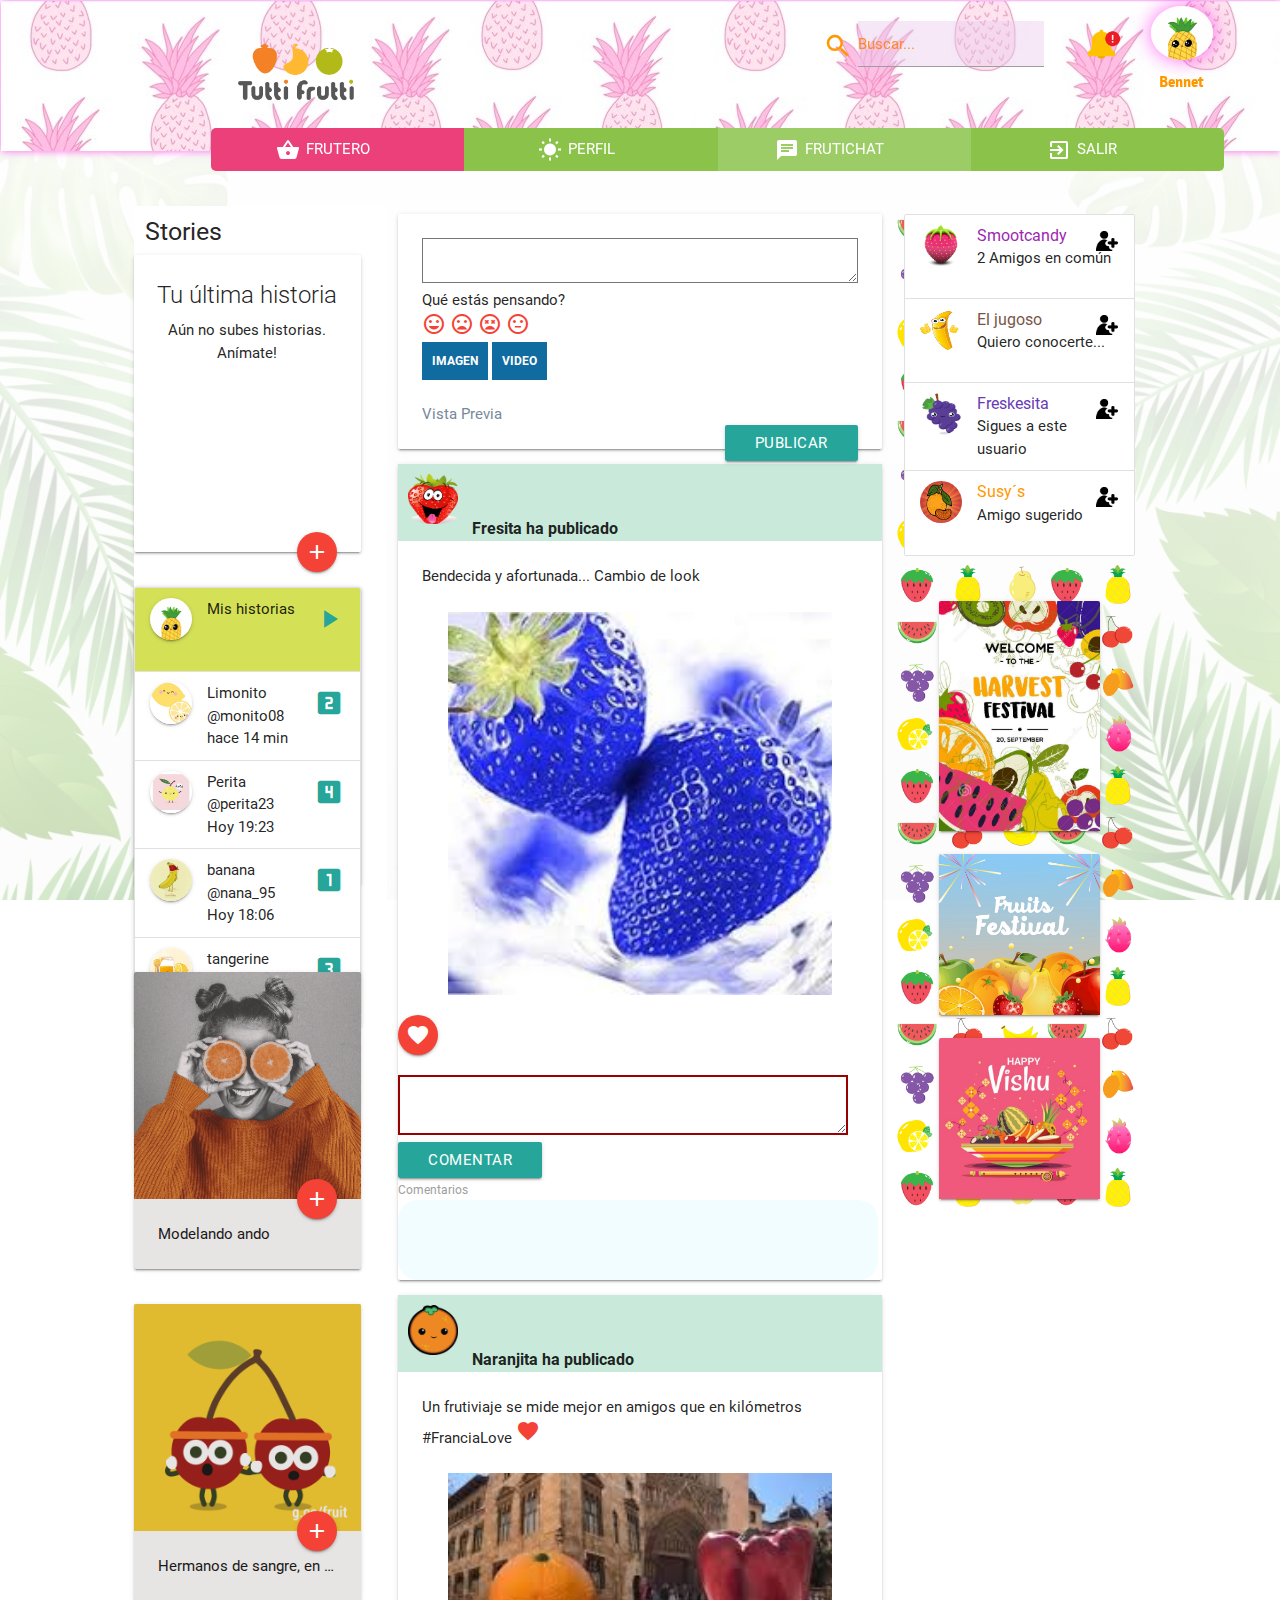
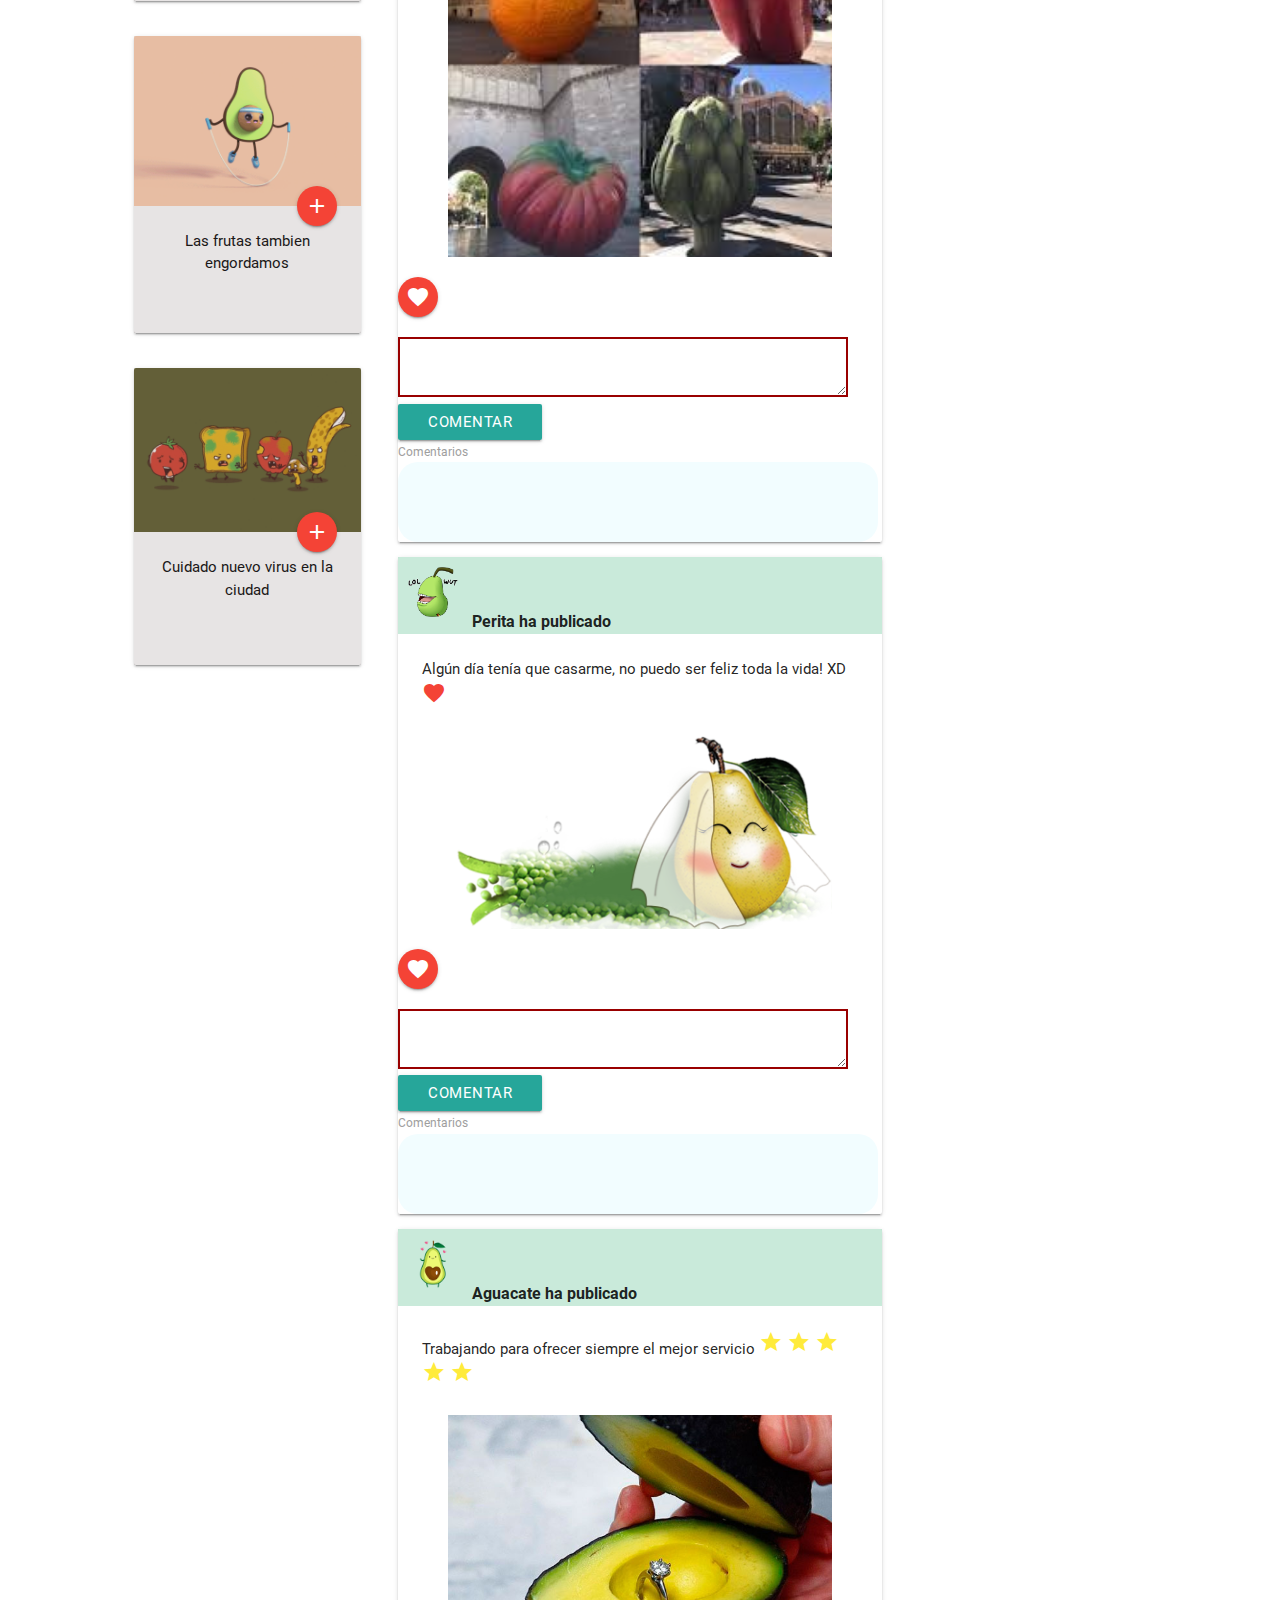
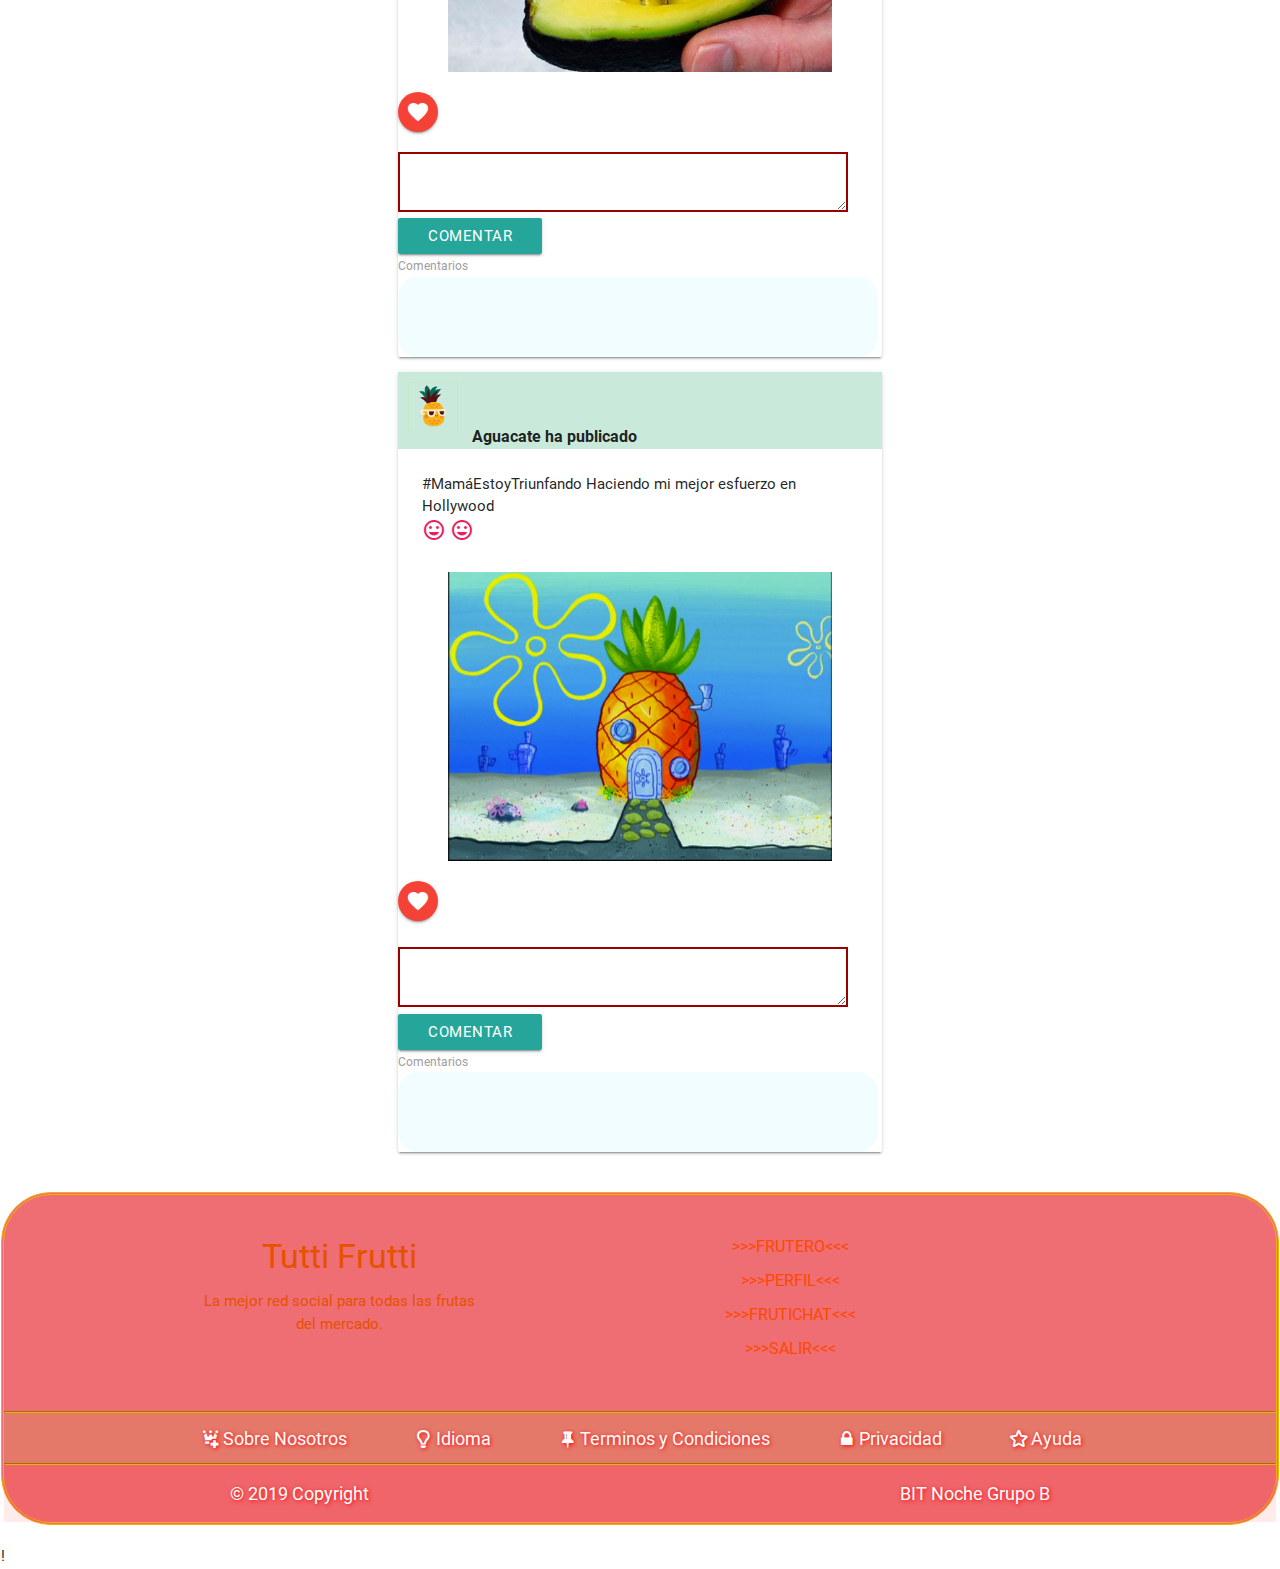
==== commit beb3c402: "Modificaciones chat e historias" ====
--- a/home.html
+++ b/home.html
@@ -80,174 +80,243 @@
                 <h5>Stories</h5>
                 <div class="row center-align">
 
-                    <div class="card card-custom">
-
-                        <div class="card-content">
-                            <div class="row center-align">
-                                <img id="imgSubida" src="#" alt="your image" style="object-fit: contain;" class="none" onerror="this.style.display='none'" width="200" height="200" />
-
-                                <video autoplay id="videoSubido" src="#" width="200" height="200" style="object-fit: cover;"></video>
-
-                                <p id="textoSubido" class="none" style="width: 200px; height: 200px; word-break: normal; white-space: normal">
-
-                                </p>
-                            </div>
-                            <div class="row">
-                                <a class="btn-floating halfway-fab waves-effect waves-light red btn modal-trigger" href="#modal7"><i
-                                                                                        class="material-icons">add</i></a>
-                                <span class="black-text truncate">Mis historias
-                                                                                </span>
-                            </div>
-                        </div>
-
-                    </div>
-                    <div id="contenido">
-                        <p>Tu última historia</p>
-                        <div id="misHistorias" class="carousel" data-indicators="true">
-                        </div>
-                    </div>
+                        <div class="card card-custom">
+
+                                <div class="card-content">
+                                        <div class="row center-align">
+                                                <span class="card-title">Tu última historia</span>
+                                                <p id="defaultStoryMsg">Aún no subes historias. Anímate!
+                                                </p>
+                                                <img id="imgSubida" src="#" alt="your image"
+                                                        style="object-fit: contain;" class="none"
+                                                        onerror="this.style.display='none'" width="200"
+                                                        height="200" />
+
+                                                <video autoplay id="videoSubido" src="#" width="200"
+                                                        height="200" style="object-fit: cover;"></video>
+
+                                                <p id="textoSubido" class="none"
+                                                        style="width: 200px; height: 200px; word-break: normal; white-space: normal">
+
+                                                </p>
+                                        </div>
+                                        <div class="row">
+                                                <a class="btn-floating halfway-fab waves-effect waves-light red btn modal-trigger"
+                                                        href="#modalNewStory"><i
+                                                                class="material-icons">add</i></a>
+
+                                        </div>
+                                </div>
+
+                        </div>
+
+                        <div id="modalMyStories" class="modal">
+                                <div class="modal-content">
+                                        <h4>Tus historias</h4>
+                                        <div id="misHistorias" class="carousel" data-indicators="true">
+                                        </div>
+                                </div>
+                        </div>
+
+
 
                 </div>
                 <!-- Carrusel de Stories-->
                 <div class="row">
-                    <div id="storiescont" class="card card-custom">
-                        <div id="bubbles" class="card">
-                            <ul class="collection">
-                                <li class="collection-item avatar">
-                                    <img src="imagenes/storiesimg/smile.jpg" alt="smile" class="circle z-depth-1">
-                                    <span class="foto">Limonito</span>
-                                    <p>@monito08 <br> hace 14 min
-                                    </p>
-                                    <a href="#modal4" class="secondary-content  modal-trigger">
-                                        <i class="small material-icons">looks_two</i></a>
-                                </li>
-                                <li class="collection-item avatar">
-                                    <img src="imagenes/storiesimg/pear.jpg" alt="smile" class="circle z-depth-1">
-                                    <span class="foto">Perita</span>
-                                    <p>@perita23 <br> Hoy 19:23
-                                    </p>
-                                    <a href="#modal3" class="secondary-content  modal-trigger">
-                                        <i class="small material-icons">looks_4</i></a>
-                                </li>
-                                <li class="collection-item avatar">
-                                    <img src="imagenes/storiesimg/banana.jpg" alt="smile" class="circle z-depth-1">
-                                    <span class="foto">banana</span>
-                                    <p>@nana_95 <br> Hoy 18:06
-                                    </p>
-                                    <a href="#modal2" class="secondary-content  modal-trigger">
-                                        <i class="small material-icons">looks_one</i></a>
-
-                                </li>
-                                <li class="collection-item avatar">
-                                    <img src="imagenes/storiesimg/tangerine.jpg" alt="smile" class="circle z-depth-1">
-                                    <span class="foto">tangerine</span>
-                                    <p>@tangy<br> Ayer 22:08
-                                    </p>
-                                    <a href="#modal1" class="secondary-content modal-trigger">
-                                        <i class="small material-icons">looks_3</i></a>
-                                </li>
-
-                            </ul>
-                        </div>
-                        <div id="modal1" class="modal">
-                            <div class="modal-content">
-                                <div class="carousel">
-                                    <h4>Tangy life</h4>
-                                    <a class="carousel-item" href="#one!"><img src="imagenes/storiesimg/sadtangerine.jpg" style="border-radius: 10px;"></a>
-                                    <a class="carousel-item" href="#two!"><img src="imagenes/storiesimg/splashtange.jpg" style="border-radius: 10px;"></a>
-                                    <a class="carousel-item" href="#two!"><img src="imagenes/storiesimg/fruitcollection.jpg" style="border-radius: 10px;"></a>
-                                </div>
-                            </div>
-                        </div>
-
-                        <div id="modal2" class="modal">
-                            <div class="modal-content">
-                                <h4>Hey Banana!</h4>
-                                <img src="imagenes/storiesimg/banana.jpg" alt="" style="border-radius: 10px; height:300px; width:300px;">
-
-                            </div>
-                        </div>
-
-                        <div id="modal3" class="modal">
-                            <div class="modal-content">
-                                <div class="carousel">
-                                    <h4> Sweet</h4>
-                                    <a class="carousel-item" href="#one!"><img src="imagenes/storiesimg/dancingpear.jpg" style="border-radius: 10px;"></a>
-                                    <a class="carousel-item" href="#two!"><img src="imagenes/storiesimg/peer.jpg" style="border-radius: 10px;"></a>
-                                    <a class="carousel-item active" href="#two!"><img src="imagenes/storiesimg/pinkpe.jpg" style="border-radius: 10px;"></a>
-                                    <a class="carousel-item" href="#two!"><img src="imagenes/storiesimg/togethpe.jpg" style="border-radius: 10px;"></a>
-                                </div>
-                            </div>
-                        </div>
-                        <div id="modal4" class="modal">
-                            <div class="modal-content">
-                                <div class="carousel">
-                                    <h4> Acid but sweet</h4>
-                                    <a class="carousel-item" href="#one!"><img src="imagenes/storiesimg/acidbut.jpg" style="border-radius: 10px;"></a>
-                                    <a class="carousel-item" href="#two!"><img src="imagenes/storiesimg/fun.jpg" style="border-radius: 10px;"></a>
-                                </div>
-                            </div>
-                        </div>
-
-
-                    </div>
+                        <div id="storiescont" class="card card-custom">
+                                <div id="bubbles" class="card">
+                                        <ul class="collection">
+                                                <li class="collection-item avatar lime lighten-1">
+                                                        <img src="imagenes/perfil/perfil.jpg"
+                                                                alt="smile" class="circle z-depth-1">
+                                                        <span class="foto">Mis
+                                                                historias</span>
+                                                        <a href="#modalMyStories"
+                                                                class="secondary-content  modal-trigger">
+                                                                <i
+                                                                        class="small material-icons">play_arrow</i></a>
+                                                </li>
+                                                <li class="collection-item avatar">
+                                                        <img src="imagenes/storiesimg/smile.jpg"
+                                                                alt="smile" class="circle z-depth-1">
+                                                        <span class="foto">Limonito</span>
+                                                        <p>@monito08 <br>
+                                                                hace 14 min
+                                                        </p>
+                                                        <a href="#modal4"
+                                                                class="secondary-content  modal-trigger">
+                                                                <i
+                                                                        class="small material-icons">looks_two</i></a>
+                                                </li>
+                                                <li class="collection-item avatar">
+                                                        <img src="imagenes/storiesimg/pear.jpg"
+                                                                alt="smile" class="circle z-depth-1">
+                                                        <span class="foto">Perita</span>
+                                                        <p>@perita23 <br>
+                                                                Hoy 19:23
+                                                        </p>
+                                                        <a href="#modal3"
+                                                                class="secondary-content  modal-trigger">
+                                                                <i
+                                                                        class="small material-icons">looks_4</i></a>
+                                                </li>
+                                                <li class="collection-item avatar">
+                                                        <img src="imagenes/storiesimg/banana.jpg"
+                                                                alt="smile" class="circle z-depth-1">
+                                                        <span class="foto">banana</span>
+                                                        <p>@nana_95 <br>
+                                                                Hoy 18:06
+                                                        </p>
+                                                        <a href="#modal2"
+                                                                class="secondary-content  modal-trigger">
+                                                                <i
+                                                                        class="small material-icons">looks_one</i></a>
+
+                                                </li>
+                                                <li class="collection-item avatar">
+                                                        <img src="imagenes/storiesimg/tangerine.jpg"
+                                                                alt="smile" class="circle z-depth-1">
+                                                        <span class="foto">tangerine</span>
+                                                        <p>@tangy<br>
+                                                                Ayer 22:08
+                                                        </p>
+                                                        <a href="#modal1"
+                                                                class="secondary-content modal-trigger">
+                                                                <i
+                                                                        class="small material-icons">looks_3</i></a>
+                                                </li>
+
+                                        </ul>
+                                </div>
+                                <div id="modal1" class="modal">
+                                        <div class="modal-content">
+                                                <div class="carousel">
+                                                        <h4>Tangy life</h4>
+                                                        <a class="carousel-item" href="#one!"><img
+                                                                        src="imagenes/storiesimg/sadtangerine.jpg"
+                                                                        style="border-radius: 10px;"></a>
+                                                        <a class="carousel-item" href="#two!"><img
+                                                                        src="imagenes/storiesimg/splashtange.jpg"
+                                                                        style="border-radius: 10px;"></a>
+                                                        <a class="carousel-item" href="#two!"><img
+                                                                        src="imagenes/storiesimg/fruitcollection.jpg"
+                                                                        style="border-radius: 10px;"></a>
+                                                </div>
+                                        </div>
+                                </div>
+
+                                <div id="modal2" class="modal">
+                                        <div class="modal-content">
+                                                <h4>Hey Banana!</h4>
+                                                <img src="imagenes/storiesimg/banana.jpg" alt=""
+                                                        style="border-radius: 10px; height:300px; width:300px;">
+
+                                        </div>
+                                </div>
+
+                                <div id="modal3" class="modal">
+                                        <div class="modal-content">
+                                                <div class="carousel">
+                                                        <h4> Sweet</h4>
+                                                        <a class="carousel-item" href="#one!"><img
+                                                                        src="imagenes/storiesimg/dancingpear.jpg"
+                                                                        style="border-radius: 10px;"></a>
+                                                        <a class="carousel-item" href="#two!"><img
+                                                                        src="imagenes/storiesimg/peer.jpg"
+                                                                        style="border-radius: 10px;"></a>
+                                                        <a class="carousel-item active"
+                                                                href="#two!"><img
+                                                                        src="imagenes/storiesimg/pinkpe.jpg"
+                                                                        style="border-radius: 10px;"></a>
+                                                        <a class="carousel-item" href="#two!"><img
+                                                                        src="imagenes/storiesimg/togethpe.jpg"
+                                                                        style="border-radius: 10px;"></a>
+                                                </div>
+                                        </div>
+                                </div>
+                                <div id="modal4" class="modal">
+                                        <div class="modal-content">
+                                                <div class="carousel">
+                                                        <h4> Acid but sweet</h4>
+                                                        <a class="carousel-item" href="#one!"><img
+                                                                        src="imagenes/storiesimg/acidbut.jpg"
+                                                                        style="border-radius: 10px;"></a>
+                                                        <a class="carousel-item" href="#two!"><img
+                                                                        src="imagenes/storiesimg/fun.jpg"
+                                                                        style="border-radius: 10px;"></a>
+                                                </div>
+                                        </div>
+                                </div>
+
+
+                        </div>
 
                 </div>
                 <br>
                 <br>
                 <!-- Carrusel de Stories-->
                 <div class="row">
-                    <div class="card card-custom">
-                        <div class="overlap"></div>
-                        <div class="card-image">
-                            <img src="imagenes/home/history3.gif" width=200px height=200px alt="" class="responsive-img">
-                            <a class="btn-floating halfway-fab waves-effect waves-light red zindexfirst"><i class="material-icons">add</i></a>
-                        </div>
-                        <div class="card-content">
-                            <span class="black-text truncate">Modelando ando</span>
-                        </div>
-                    </div>
+                        <div class="card card-custom">
+                                <div class="overlap"></div>
+                                <div class="card-image">
+                                        <img src="imagenes/home/history3.gif" width=200px height=200px
+                                                alt="" class="responsive-img">
+                                        <a
+                                                class="btn-floating halfway-fab waves-effect waves-light red zindexfirst"><i
+                                                        class="material-icons">add</i></a>
+                                </div>
+                                <div class="card-content">
+                                        <span class="black-text truncate">Modelando ando</span>
+                                </div>
+                        </div>
                 </div>
                 <div class="row center-align">
-                    <div class="card card-custom">
-                        <div class="overlap"></div>
-                        <div class="card-image">
-                            <img src="imagenes/home/cherrygif.gif" class="">
-                            <a class="btn-floating halfway-fab waves-effect waves-light red zindexfirst"><i class="material-icons">add</i></a>
-                        </div>
-                        <div class="card-content">
-                            <span class="black-text truncate">Hermanos de sangre, en las buenas y malas</span>
-                        </div>
-
-                    </div>
+                        <div class="card card-custom">
+                                <div class="overlap"></div>
+                                <div class="card-image">
+                                        <img src="imagenes/home/cherrygif.gif" class="">
+                                        <a
+                                                class="btn-floating halfway-fab waves-effect waves-light red zindexfirst"><i
+                                                        class="material-icons">add</i></a>
+                                </div>
+                                <div class="card-content">
+                                        <span class="black-text truncate">Hermanos de sangre, en las
+                                                buenas y malas</span>
+                                </div>
+
+                        </div>
                 </div>
                 <div class="row center-align">
-                    <div class="card card-custom">
-                        <div class="overlap"></div>
-                        <div class="card-image">
-                            <img src="imagenes/home/aguacatesaltando.gif" class="">
-                            <a class="btn-floating halfway-fab waves-effect waves-light red zindexfirst"><i class="material-icons">add</i></a>
-                        </div>
-                        <div class="card-content">
-                            <span class="black-text">Las frutas tambien engordamos</span>
-                        </div>
-
-                    </div>
+                        <div class="card card-custom">
+                                <div class="overlap"></div>
+                                <div class="card-image">
+                                        <img src="imagenes/home/aguacatesaltando.gif" class="">
+                                        <a
+                                                class="btn-floating halfway-fab waves-effect waves-light red zindexfirst"><i
+                                                        class="material-icons">add</i></a>
+                                </div>
+                                <div class="card-content">
+                                        <span class="black-text">Las frutas tambien engordamos</span>
+                                </div>
+
+                        </div>
                 </div>
                 <div class="row center-align">
-                    <div class="card card-custom">
-                        <div class="overlap"></div>
-                        <div class="card-image">
-                            <img src="imagenes/home/virus.gif" class="">
-                            <a class="btn-floating halfway-fab waves-effect waves-light red zindexfirst"><i class="material-icons">add</i></a>
-                        </div>
-                        <div class="card-content">
-                            <span class="black-text">Cuidado nuevo virus en la ciudad</span>
-                        </div>
-
-                    </div>
-                </div>
-            </div>
+                        <div class="card card-custom">
+                                <div class="overlap"></div>
+                                <div class="card-image">
+                                        <img src="imagenes/home/virus.gif" class="">
+                                        <a
+                                                class="btn-floating halfway-fab waves-effect waves-light red zindexfirst"><i
+                                                        class="material-icons">add</i></a>
+                                </div>
+                                <div class="card-content">
+                                        <span class="black-text">Cuidado nuevo virus en la ciudad</span>
+                                </div>
+
+                        </div>
+                </div>
+        </div>
             <div class="col s6 col-content " id="wall">
 
                 <div class="card" id="cardThinking">
@@ -558,46 +627,51 @@
 
     </div>
     <!-- *************** INICIO FUNCIONALIDAD CARGAR STORIES ************ -->
-    <div id="modal7" class="modal modal-fixed-footer">
+    <div id="modalNewStory" class="modal modal-fixed-footer">
         <div class="modal-content center-align">
-            <h4>Nueva historia</h4>
-            <div class="row">
-                <label class="image_input_button mdl-button mdl-js-button mdl-button--fab mdl-button--mini-fab mdl-js-ripple-effect mdl-button--colored">
-                                                <i class="material-icons md-48 md-dark">add_a_photo</i>
-                                                <input id="inputImagen" type="file" class="none" required
-                                                        accept=".jpg,.jpeg,.gif,.png" />
-                                        </label>
-                <label class="image_input_button mdl-button mdl-js-button mdl-button--fab mdl-button--mini-fab mdl-js-ripple-effect mdl-button--colored">
-                                                <i class="material-icons md-48 md-dark">videocam</i>
-                                                <input id="inputVideo" type="file" class="none" required accept=".mp4,.3gp" />
-                                        </label>
-                <label id="inputTexto" class="image_input_button mdl-button mdl-js-button mdl-button--fab mdl-button--mini-fab mdl-js-ripple-effect mdl-button--colored">
-                                                <i class="material-icons md-48 md-dark">text_format</i>
-                                        </label>
-            </div>
-            <div class="row center-align">
-                <div class="video-container none" id="videoContainer">
-                    <video id="myVideo" src="#" width="320" height="240" controls></video>
-                </div>
-
-                <img id="myImg" src="#" alt="your image" class="none" width=400 onerror="this.style.display='none'" />
-
-                <div id="contTextHistoria" class="none">
-                    <p id="textoHistoria">
-                        <textarea id="textoTemp" placeholder="Escribe tu texto aquí..."></textarea>
-                    </p>
-                    <span id="cambiarColor">
-                                                        <i class="material-icons md-48 md-dark">color_lens</i>
-                                                </span>
-                </div>
-            </div>
+                <h4>Nueva historia</h4>
+                <div class="row">
+                        <label
+                                class="image_input_button mdl-button mdl-js-button mdl-button--fab mdl-button--mini-fab mdl-js-ripple-effect mdl-button--colored">
+                                <i class="material-icons md-48 md-dark">add_a_photo</i>
+                                <input id="inputImagen" type="file" class="none" required
+                                        accept=".jpg,.jpeg,.gif,.png" />
+                        </label>
+                        <label
+                                class="image_input_button mdl-button mdl-js-button mdl-button--fab mdl-button--mini-fab mdl-js-ripple-effect mdl-button--colored">
+                                <i class="material-icons md-48 md-dark">videocam</i>
+                                <input id="inputVideo" type="file" class="none" required accept=".mp4,.3gp" />
+                        </label>
+                        <label id="inputTexto"
+                                class="image_input_button mdl-button mdl-js-button mdl-button--fab mdl-button--mini-fab mdl-js-ripple-effect mdl-button--colored">
+                                <i class="material-icons md-48 md-dark">text_format</i>
+                        </label>
+                </div>
+                <div class="row center-align">
+                        <div class="video-container none" id="videoContainer">
+                                <video id="myVideo" src="#" width="320" height="240" controls></video>
+                        </div>
+
+                        <img id="myImg" src="#" alt="your image" class="none" width=400
+                                onerror="this.style.display='none'" />
+
+                        <div id="contTextHistoria" class="none">
+                                <p id="textoHistoria">
+                                        <textarea id="textoTemp"
+                                                placeholder="Escribe tu texto aquí..."></textarea>
+                                </p>
+                                <span id="cambiarColor">
+                                        <i class="material-icons md-48 md-dark">color_lens</i>
+                                </span>
+                        </div>
+                </div>
         </div>
         <div class="modal-footer">
-            <a href="#!" class="modal-close waves-effect waves-green btn-flat">Cancelar</a>
-            <a href="#!" id="subirHistoria" class="modal-close waves-effect waves-green btn">Subir
-                                        historia</a>
+                <a href="#!" class="modal-close waves-effect waves-green btn-flat">Cancelar</a>
+                <a href="#!" id="subirHistoria" class="modal-close waves-effect waves-green btn">Subir
+                        historia</a>
         </div>
-    </div>
+</div>
     <!-- *************** FIN FUNCIONALIDAD CARGAR STORIES ************ -->
     <script type="text/javascript" src="https://code.jquery.com/jquery-3.2.1.min.js"></script>
     <script type="text/javascript" src="js/materialize.min.js"></script>
--- a/css/styles.css
+++ b/css/styles.css
@@ -338,4 +338,56 @@
     align-items: center;
     padding: 10px 0px;
     background-color: rgba(255, 0, 0, 0.08);
-}+}
+
+/* Estilos Stories */
+
+label.myLabel input[type="file"] {
+    position:absolute;
+    top: -1000px;
+  }
+  
+  .none {
+    display: none;
+  }
+  
+  .show {
+    display: block;
+  }
+  
+  /* Rules for sizing the icon. */
+  .material-icons.md-18 { font-size: 18px; }
+  .material-icons.md-24 { font-size: 24px; }
+  .material-icons.md-36 { font-size: 36px; }
+  .material-icons.md-48 { font-size: 48px; }
+  
+  /* Rules for using icons as black on a light background. */
+  .material-icons.md-dark { color: rgba(0, 0, 0, 0.54); }
+  .material-icons.md-dark.md-inactive { color: rgba(0, 0, 0, 0.26); }
+  
+  /* Rules for using icons as white on a dark background. */
+  .material-icons.md-light { color: rgba(255, 255, 255, 1); }
+  .material-icons.md-light.md-inactive { color: rgba(255, 255, 255, 0.3); }
+  
+  #contTextHistoria {
+    width: 300px;
+    height: 300px;
+    margin: auto;
+  }
+  
+  #textoTemp, #textoSubido {
+    font-family: 'Voces', sans-serif;
+    font-size: 28px;
+    color: #eeeeee;
+    padding: 20px;
+    width: 80%;
+    height: 250px;
+    border: none;
+    resize: none;
+    text-overflow: ellipsis;
+    overflow: hidden;
+  }
+  
+  #textoTemp:hover {
+    border: none;
+  }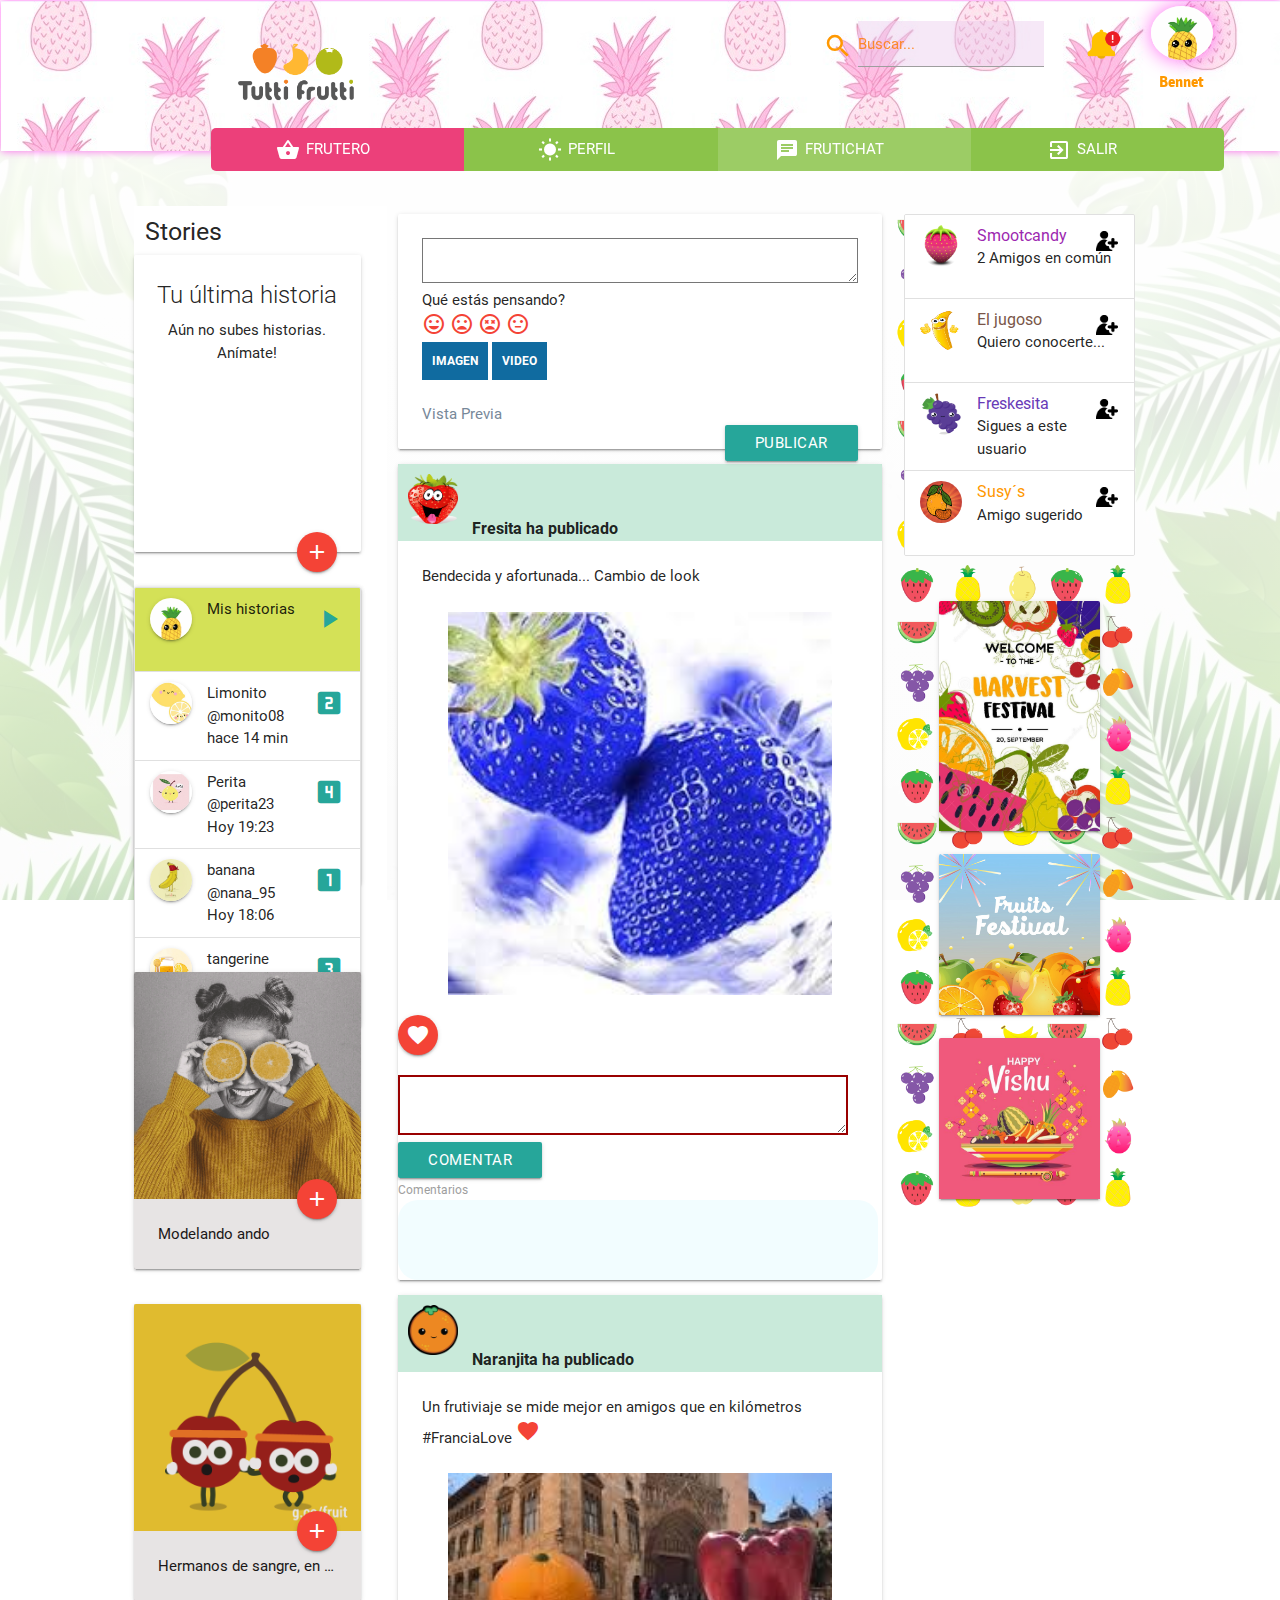
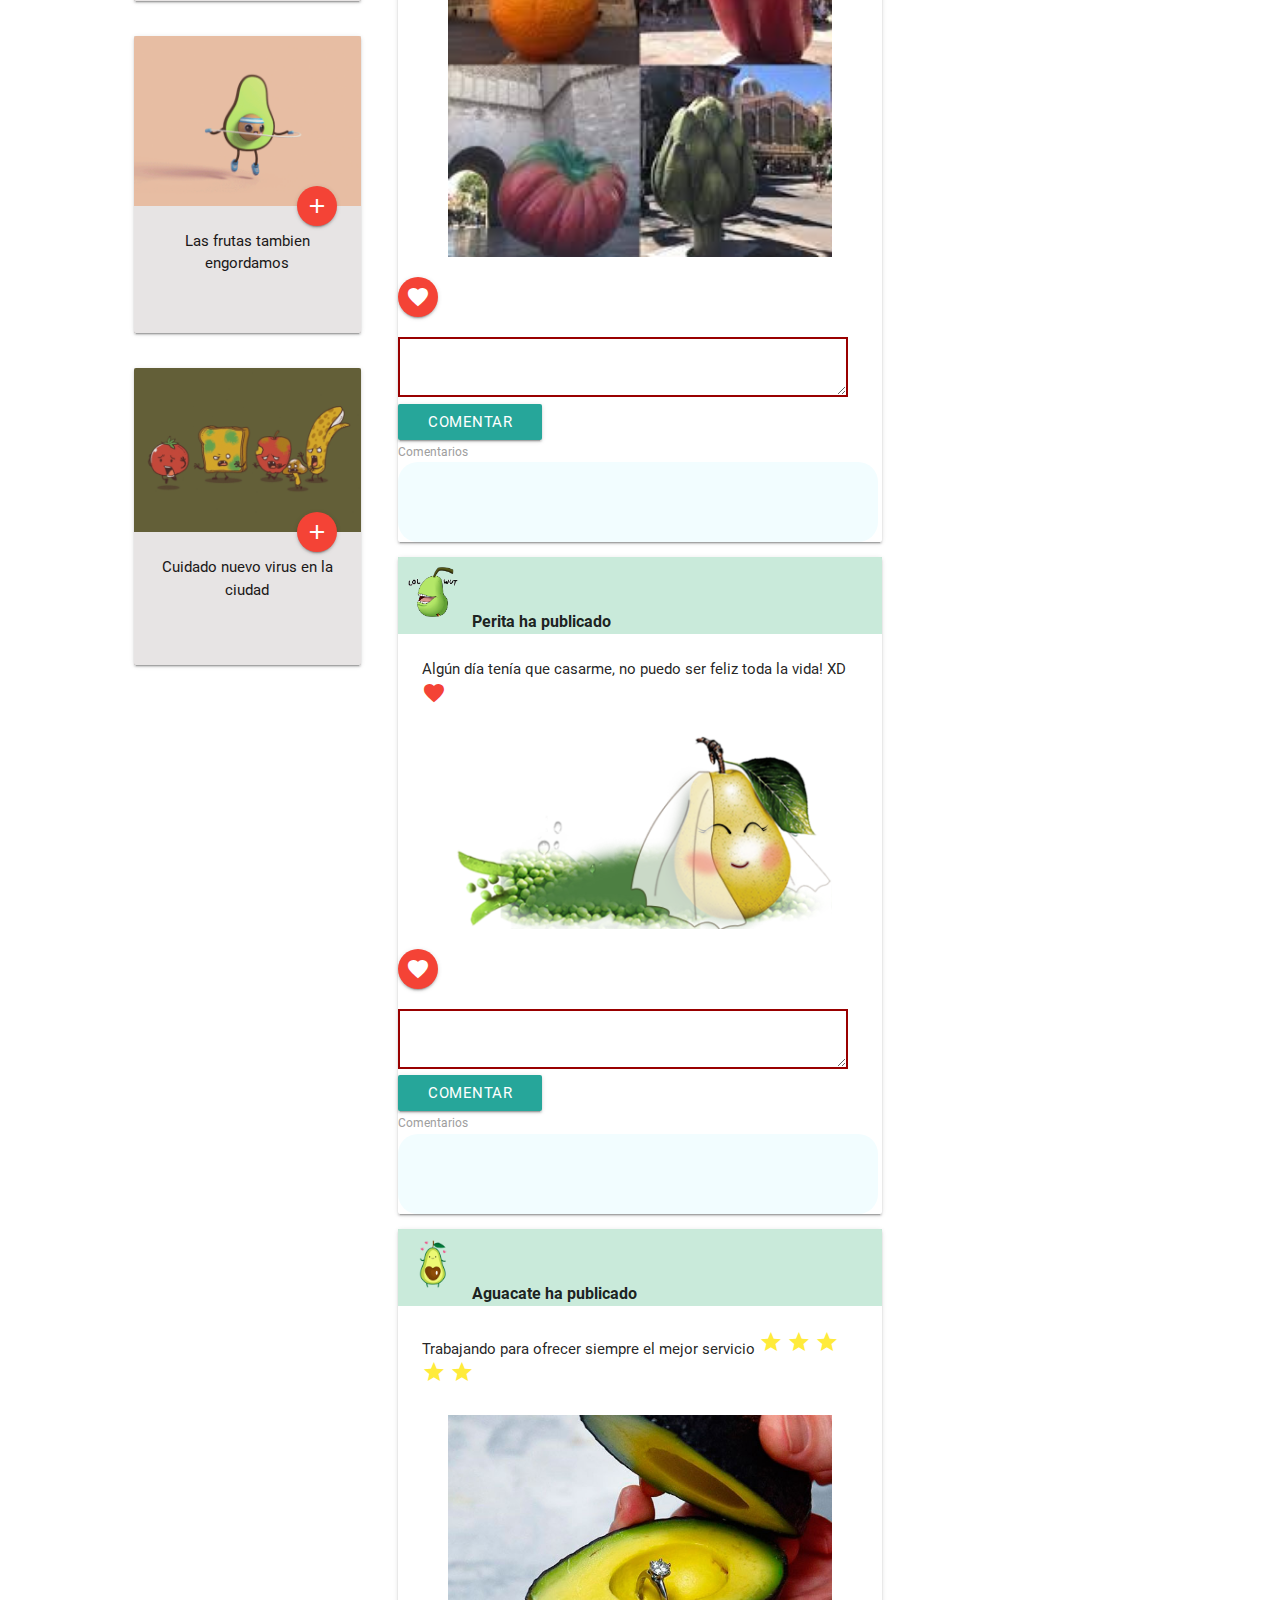
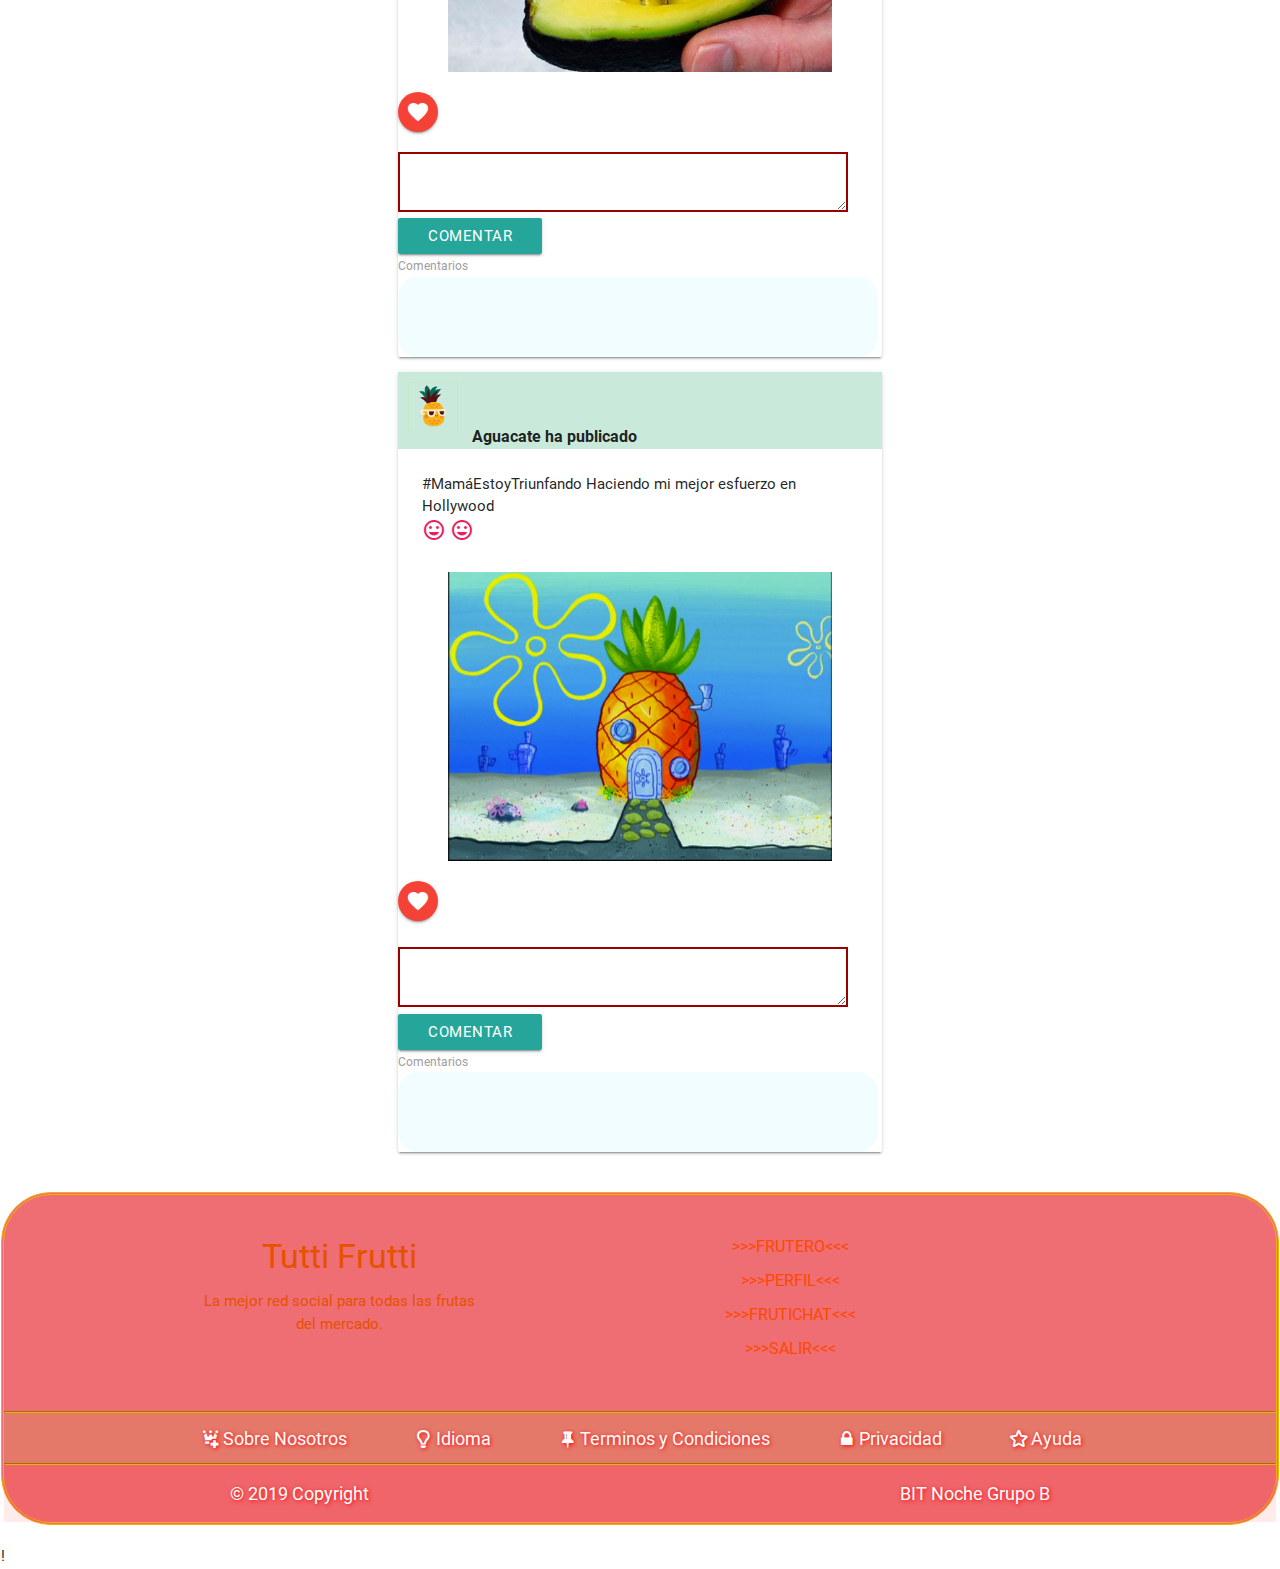
==== commit d5101016: "Correccion Chat Mandarina" ====
--- a/home.html
+++ b/home.html
@@ -35,7 +35,7 @@
                     <input type="text" style="background-color: rgba(234, 204, 236, 0.445)" class="orange-text darken-1" placeholder="Buscar...">
                 </div>
                 <div class="col s1" id="notification">
-                    <a href="chat.html" onclick="alert('Tienes 4 mensajes sin leer, ve a chat')">
+                    <a href="chat.html?#!" onclick="alert('Tienes 4 mensajes sin leer, ve a chat')">
                         <img src="imagenes/home/notification.jpg" alt="" class="img_alerta notification responsive-img">
                     </a>
                 </div>
@@ -61,7 +61,7 @@
                 <div class="padding-10 col s3 light-green lighten-1 center-align">
                     <div class="card-content light-green lighten-1 white-text">
 
-                        <a href="chat.html" class="white-text"> <i class="iconos_absolute material-icons">chat</i> <span>FRUTICHAT</span> </a>
+                        <a href="chat.html?#!" class="white-text"> <i class="iconos_absolute material-icons">chat</i> <span>FRUTICHAT</span> </a>
                     </div>
                 </div>
                 <div class="border-radius-5-right padding-10 col s3 light-green center-align">
@@ -80,243 +80,193 @@
                 <h5>Stories</h5>
                 <div class="row center-align">
 
-                        <div class="card card-custom">
-
-                                <div class="card-content">
-                                        <div class="row center-align">
-                                                <span class="card-title">Tu última historia</span>
-                                                <p id="defaultStoryMsg">Aún no subes historias. Anímate!
-                                                </p>
-                                                <img id="imgSubida" src="#" alt="your image"
-                                                        style="object-fit: contain;" class="none"
-                                                        onerror="this.style.display='none'" width="200"
-                                                        height="200" />
-
-                                                <video autoplay id="videoSubido" src="#" width="200"
-                                                        height="200" style="object-fit: cover;"></video>
-
-                                                <p id="textoSubido" class="none"
-                                                        style="width: 200px; height: 200px; word-break: normal; white-space: normal">
-
-                                                </p>
-                                        </div>
-                                        <div class="row">
-                                                <a class="btn-floating halfway-fab waves-effect waves-light red btn modal-trigger"
-                                                        href="#modalNewStory"><i
+                    <div class="card card-custom">
+
+                        <div class="card-content">
+                            <div class="row center-align">
+                                <span class="card-title">Tu última historia</span>
+                                <p id="defaultStoryMsg">Aún no subes historias. Anímate!
+                                </p>
+                                <img id="imgSubida" src="#" alt="your image" style="object-fit: contain;" class="none" onerror="this.style.display='none'" width="200" height="200" />
+
+                                <video autoplay id="videoSubido" src="#" width="200" height="200" style="object-fit: cover;"></video>
+
+                                <p id="textoSubido" class="none" style="width: 200px; height: 200px; word-break: normal; white-space: normal">
+
+                                </p>
+                            </div>
+                            <div class="row">
+                                <a class="btn-floating halfway-fab waves-effect waves-light red btn modal-trigger" href="#modalNewStory"><i
                                                                 class="material-icons">add</i></a>
 
-                                        </div>
-                                </div>
-
-                        </div>
-
-                        <div id="modalMyStories" class="modal">
-                                <div class="modal-content">
-                                        <h4>Tus historias</h4>
-                                        <div id="misHistorias" class="carousel" data-indicators="true">
-                                        </div>
-                                </div>
-                        </div>
+                            </div>
+                        </div>
+
+                    </div>
+
+                    <div id="modalMyStories" class="modal">
+                        <div class="modal-content">
+                            <h4>Tus historias</h4>
+                            <div id="misHistorias" class="carousel" data-indicators="true">
+                            </div>
+                        </div>
+                    </div>
 
 
 
                 </div>
                 <!-- Carrusel de Stories-->
                 <div class="row">
-                        <div id="storiescont" class="card card-custom">
-                                <div id="bubbles" class="card">
-                                        <ul class="collection">
-                                                <li class="collection-item avatar lime lighten-1">
-                                                        <img src="imagenes/perfil/perfil.jpg"
-                                                                alt="smile" class="circle z-depth-1">
-                                                        <span class="foto">Mis
+                    <div id="storiescont" class="card card-custom">
+                        <div id="bubbles" class="card">
+                            <ul class="collection">
+                                <li class="collection-item avatar lime lighten-1">
+                                    <img src="imagenes/perfil/perfil.jpg" alt="smile" class="circle z-depth-1">
+                                    <span class="foto">Mis
                                                                 historias</span>
-                                                        <a href="#modalMyStories"
-                                                                class="secondary-content  modal-trigger">
-                                                                <i
-                                                                        class="small material-icons">play_arrow</i></a>
-                                                </li>
-                                                <li class="collection-item avatar">
-                                                        <img src="imagenes/storiesimg/smile.jpg"
-                                                                alt="smile" class="circle z-depth-1">
-                                                        <span class="foto">Limonito</span>
-                                                        <p>@monito08 <br>
-                                                                hace 14 min
-                                                        </p>
-                                                        <a href="#modal4"
-                                                                class="secondary-content  modal-trigger">
-                                                                <i
-                                                                        class="small material-icons">looks_two</i></a>
-                                                </li>
-                                                <li class="collection-item avatar">
-                                                        <img src="imagenes/storiesimg/pear.jpg"
-                                                                alt="smile" class="circle z-depth-1">
-                                                        <span class="foto">Perita</span>
-                                                        <p>@perita23 <br>
-                                                                Hoy 19:23
-                                                        </p>
-                                                        <a href="#modal3"
-                                                                class="secondary-content  modal-trigger">
-                                                                <i
-                                                                        class="small material-icons">looks_4</i></a>
-                                                </li>
-                                                <li class="collection-item avatar">
-                                                        <img src="imagenes/storiesimg/banana.jpg"
-                                                                alt="smile" class="circle z-depth-1">
-                                                        <span class="foto">banana</span>
-                                                        <p>@nana_95 <br>
-                                                                Hoy 18:06
-                                                        </p>
-                                                        <a href="#modal2"
-                                                                class="secondary-content  modal-trigger">
-                                                                <i
-                                                                        class="small material-icons">looks_one</i></a>
-
-                                                </li>
-                                                <li class="collection-item avatar">
-                                                        <img src="imagenes/storiesimg/tangerine.jpg"
-                                                                alt="smile" class="circle z-depth-1">
-                                                        <span class="foto">tangerine</span>
-                                                        <p>@tangy<br>
-                                                                Ayer 22:08
-                                                        </p>
-                                                        <a href="#modal1"
-                                                                class="secondary-content modal-trigger">
-                                                                <i
-                                                                        class="small material-icons">looks_3</i></a>
-                                                </li>
-
-                                        </ul>
+                                    <a href="#modalMyStories" class="secondary-content  modal-trigger">
+                                        <i class="small material-icons">play_arrow</i></a>
+                                </li>
+                                <li class="collection-item avatar">
+                                    <img src="imagenes/storiesimg/smile.jpg" alt="smile" class="circle z-depth-1">
+                                    <span class="foto">Limonito</span>
+                                    <p>@monito08 <br> hace 14 min
+                                    </p>
+                                    <a href="#modal4" class="secondary-content  modal-trigger">
+                                        <i class="small material-icons">looks_two</i></a>
+                                </li>
+                                <li class="collection-item avatar">
+                                    <img src="imagenes/storiesimg/pear.jpg" alt="smile" class="circle z-depth-1">
+                                    <span class="foto">Perita</span>
+                                    <p>@perita23 <br> Hoy 19:23
+                                    </p>
+                                    <a href="#modal3" class="secondary-content  modal-trigger">
+                                        <i class="small material-icons">looks_4</i></a>
+                                </li>
+                                <li class="collection-item avatar">
+                                    <img src="imagenes/storiesimg/banana.jpg" alt="smile" class="circle z-depth-1">
+                                    <span class="foto">banana</span>
+                                    <p>@nana_95 <br> Hoy 18:06
+                                    </p>
+                                    <a href="#modal2" class="secondary-content  modal-trigger">
+                                        <i class="small material-icons">looks_one</i></a>
+
+                                </li>
+                                <li class="collection-item avatar">
+                                    <img src="imagenes/storiesimg/tangerine.jpg" alt="smile" class="circle z-depth-1">
+                                    <span class="foto">tangerine</span>
+                                    <p>@tangy<br> Ayer 22:08
+                                    </p>
+                                    <a href="#modal1" class="secondary-content modal-trigger">
+                                        <i class="small material-icons">looks_3</i></a>
+                                </li>
+
+                            </ul>
+                        </div>
+                        <div id="modal1" class="modal">
+                            <div class="modal-content">
+                                <div class="carousel">
+                                    <h4>Tangy life</h4>
+                                    <a class="carousel-item" href="#one!"><img src="imagenes/storiesimg/sadtangerine.jpg" style="border-radius: 10px;"></a>
+                                    <a class="carousel-item" href="#two!"><img src="imagenes/storiesimg/splashtange.jpg" style="border-radius: 10px;"></a>
+                                    <a class="carousel-item" href="#two!"><img src="imagenes/storiesimg/fruitcollection.jpg" style="border-radius: 10px;"></a>
                                 </div>
-                                <div id="modal1" class="modal">
-                                        <div class="modal-content">
-                                                <div class="carousel">
-                                                        <h4>Tangy life</h4>
-                                                        <a class="carousel-item" href="#one!"><img
-                                                                        src="imagenes/storiesimg/sadtangerine.jpg"
-                                                                        style="border-radius: 10px;"></a>
-                                                        <a class="carousel-item" href="#two!"><img
-                                                                        src="imagenes/storiesimg/splashtange.jpg"
-                                                                        style="border-radius: 10px;"></a>
-                                                        <a class="carousel-item" href="#two!"><img
-                                                                        src="imagenes/storiesimg/fruitcollection.jpg"
-                                                                        style="border-radius: 10px;"></a>
-                                                </div>
-                                        </div>
+                            </div>
+                        </div>
+
+                        <div id="modal2" class="modal">
+                            <div class="modal-content">
+                                <h4>Hey Banana!</h4>
+                                <img src="imagenes/storiesimg/banana.jpg" alt="" style="border-radius: 10px; height:300px; width:300px;">
+
+                            </div>
+                        </div>
+
+                        <div id="modal3" class="modal">
+                            <div class="modal-content">
+                                <div class="carousel">
+                                    <h4> Sweet</h4>
+                                    <a class="carousel-item" href="#one!"><img src="imagenes/storiesimg/dancingpear.jpg" style="border-radius: 10px;"></a>
+                                    <a class="carousel-item" href="#two!"><img src="imagenes/storiesimg/peer.jpg" style="border-radius: 10px;"></a>
+                                    <a class="carousel-item active" href="#two!"><img src="imagenes/storiesimg/pinkpe.jpg" style="border-radius: 10px;"></a>
+                                    <a class="carousel-item" href="#two!"><img src="imagenes/storiesimg/togethpe.jpg" style="border-radius: 10px;"></a>
                                 </div>
-
-                                <div id="modal2" class="modal">
-                                        <div class="modal-content">
-                                                <h4>Hey Banana!</h4>
-                                                <img src="imagenes/storiesimg/banana.jpg" alt=""
-                                                        style="border-radius: 10px; height:300px; width:300px;">
-
-                                        </div>
+                            </div>
+                        </div>
+                        <div id="modal4" class="modal">
+                            <div class="modal-content">
+                                <div class="carousel">
+                                    <h4> Acid but sweet</h4>
+                                    <a class="carousel-item" href="#one!"><img src="imagenes/storiesimg/acidbut.jpg" style="border-radius: 10px;"></a>
+                                    <a class="carousel-item" href="#two!"><img src="imagenes/storiesimg/fun.jpg" style="border-radius: 10px;"></a>
                                 </div>
-
-                                <div id="modal3" class="modal">
-                                        <div class="modal-content">
-                                                <div class="carousel">
-                                                        <h4> Sweet</h4>
-                                                        <a class="carousel-item" href="#one!"><img
-                                                                        src="imagenes/storiesimg/dancingpear.jpg"
-                                                                        style="border-radius: 10px;"></a>
-                                                        <a class="carousel-item" href="#two!"><img
-                                                                        src="imagenes/storiesimg/peer.jpg"
-                                                                        style="border-radius: 10px;"></a>
-                                                        <a class="carousel-item active"
-                                                                href="#two!"><img
-                                                                        src="imagenes/storiesimg/pinkpe.jpg"
-                                                                        style="border-radius: 10px;"></a>
-                                                        <a class="carousel-item" href="#two!"><img
-                                                                        src="imagenes/storiesimg/togethpe.jpg"
-                                                                        style="border-radius: 10px;"></a>
-                                                </div>
-                                        </div>
-                                </div>
-                                <div id="modal4" class="modal">
-                                        <div class="modal-content">
-                                                <div class="carousel">
-                                                        <h4> Acid but sweet</h4>
-                                                        <a class="carousel-item" href="#one!"><img
-                                                                        src="imagenes/storiesimg/acidbut.jpg"
-                                                                        style="border-radius: 10px;"></a>
-                                                        <a class="carousel-item" href="#two!"><img
-                                                                        src="imagenes/storiesimg/fun.jpg"
-                                                                        style="border-radius: 10px;"></a>
-                                                </div>
-                                        </div>
-                                </div>
-
-
-                        </div>
+                            </div>
+                        </div>
+
+
+                    </div>
 
                 </div>
                 <br>
                 <br>
                 <!-- Carrusel de Stories-->
                 <div class="row">
-                        <div class="card card-custom">
-                                <div class="overlap"></div>
-                                <div class="card-image">
-                                        <img src="imagenes/home/history3.gif" width=200px height=200px
-                                                alt="" class="responsive-img">
-                                        <a
-                                                class="btn-floating halfway-fab waves-effect waves-light red zindexfirst"><i
+                    <div class="card card-custom">
+                        <div class="overlap"></div>
+                        <div class="card-image">
+                            <img src="imagenes/home/history3.gif" width=200px height=200px alt="" class="responsive-img">
+                            <a class="btn-floating halfway-fab waves-effect waves-light red zindexfirst"><i
                                                         class="material-icons">add</i></a>
-                                </div>
-                                <div class="card-content">
-                                        <span class="black-text truncate">Modelando ando</span>
-                                </div>
-                        </div>
+                        </div>
+                        <div class="card-content">
+                            <span class="black-text truncate">Modelando ando</span>
+                        </div>
+                    </div>
                 </div>
                 <div class="row center-align">
-                        <div class="card card-custom">
-                                <div class="overlap"></div>
-                                <div class="card-image">
-                                        <img src="imagenes/home/cherrygif.gif" class="">
-                                        <a
-                                                class="btn-floating halfway-fab waves-effect waves-light red zindexfirst"><i
+                    <div class="card card-custom">
+                        <div class="overlap"></div>
+                        <div class="card-image">
+                            <img src="imagenes/home/cherrygif.gif" class="">
+                            <a class="btn-floating halfway-fab waves-effect waves-light red zindexfirst"><i
                                                         class="material-icons">add</i></a>
-                                </div>
-                                <div class="card-content">
-                                        <span class="black-text truncate">Hermanos de sangre, en las
+                        </div>
+                        <div class="card-content">
+                            <span class="black-text truncate">Hermanos de sangre, en las
                                                 buenas y malas</span>
-                                </div>
-
-                        </div>
+                        </div>
+
+                    </div>
                 </div>
                 <div class="row center-align">
-                        <div class="card card-custom">
-                                <div class="overlap"></div>
-                                <div class="card-image">
-                                        <img src="imagenes/home/aguacatesaltando.gif" class="">
-                                        <a
-                                                class="btn-floating halfway-fab waves-effect waves-light red zindexfirst"><i
+                    <div class="card card-custom">
+                        <div class="overlap"></div>
+                        <div class="card-image">
+                            <img src="imagenes/home/aguacatesaltando.gif" class="">
+                            <a class="btn-floating halfway-fab waves-effect waves-light red zindexfirst"><i
                                                         class="material-icons">add</i></a>
-                                </div>
-                                <div class="card-content">
-                                        <span class="black-text">Las frutas tambien engordamos</span>
-                                </div>
-
-                        </div>
+                        </div>
+                        <div class="card-content">
+                            <span class="black-text">Las frutas tambien engordamos</span>
+                        </div>
+
+                    </div>
                 </div>
                 <div class="row center-align">
-                        <div class="card card-custom">
-                                <div class="overlap"></div>
-                                <div class="card-image">
-                                        <img src="imagenes/home/virus.gif" class="">
-                                        <a
-                                                class="btn-floating halfway-fab waves-effect waves-light red zindexfirst"><i
+                    <div class="card card-custom">
+                        <div class="overlap"></div>
+                        <div class="card-image">
+                            <img src="imagenes/home/virus.gif" class="">
+                            <a class="btn-floating halfway-fab waves-effect waves-light red zindexfirst"><i
                                                         class="material-icons">add</i></a>
-                                </div>
-                                <div class="card-content">
-                                        <span class="black-text">Cuidado nuevo virus en la ciudad</span>
-                                </div>
-
-                        </div>
-                </div>
-        </div>
+                        </div>
+                        <div class="card-content">
+                            <span class="black-text">Cuidado nuevo virus en la ciudad</span>
+                        </div>
+
+                    </div>
+                </div>
+            </div>
             <div class="col s6 col-content " id="wall">
 
                 <div class="card" id="cardThinking">
@@ -597,7 +547,7 @@
                         <ul>
                             <li class="padding-3"><a class="link" href="home.html">>>>FRUTERO<<<</a></li>
                             <li class="padding-3"><a class="link" href="perfil.html">>>>PERFIL<<<</a></li>
-                            <li class="padding-3"><a class="link" href="chat.html">>>>FRUTICHAT<<<</a></li>
+                            <li class="padding-3"><a class="link" href="chat.html?#!">>>>FRUTICHAT<<<</a></li>
                             <li class="padding-3"><a class="link" href="index.html">>>>SALIR<<<</a></li>
                         </ul>
                     </div>
@@ -629,49 +579,44 @@
     <!-- *************** INICIO FUNCIONALIDAD CARGAR STORIES ************ -->
     <div id="modalNewStory" class="modal modal-fixed-footer">
         <div class="modal-content center-align">
-                <h4>Nueva historia</h4>
-                <div class="row">
-                        <label
-                                class="image_input_button mdl-button mdl-js-button mdl-button--fab mdl-button--mini-fab mdl-js-ripple-effect mdl-button--colored">
+            <h4>Nueva historia</h4>
+            <div class="row">
+                <label class="image_input_button mdl-button mdl-js-button mdl-button--fab mdl-button--mini-fab mdl-js-ripple-effect mdl-button--colored">
                                 <i class="material-icons md-48 md-dark">add_a_photo</i>
                                 <input id="inputImagen" type="file" class="none" required
                                         accept=".jpg,.jpeg,.gif,.png" />
                         </label>
-                        <label
-                                class="image_input_button mdl-button mdl-js-button mdl-button--fab mdl-button--mini-fab mdl-js-ripple-effect mdl-button--colored">
+                <label class="image_input_button mdl-button mdl-js-button mdl-button--fab mdl-button--mini-fab mdl-js-ripple-effect mdl-button--colored">
                                 <i class="material-icons md-48 md-dark">videocam</i>
                                 <input id="inputVideo" type="file" class="none" required accept=".mp4,.3gp" />
                         </label>
-                        <label id="inputTexto"
-                                class="image_input_button mdl-button mdl-js-button mdl-button--fab mdl-button--mini-fab mdl-js-ripple-effect mdl-button--colored">
+                <label id="inputTexto" class="image_input_button mdl-button mdl-js-button mdl-button--fab mdl-button--mini-fab mdl-js-ripple-effect mdl-button--colored">
                                 <i class="material-icons md-48 md-dark">text_format</i>
                         </label>
-                </div>
-                <div class="row center-align">
-                        <div class="video-container none" id="videoContainer">
-                                <video id="myVideo" src="#" width="320" height="240" controls></video>
-                        </div>
-
-                        <img id="myImg" src="#" alt="your image" class="none" width=400
-                                onerror="this.style.display='none'" />
-
-                        <div id="contTextHistoria" class="none">
-                                <p id="textoHistoria">
-                                        <textarea id="textoTemp"
-                                                placeholder="Escribe tu texto aquí..."></textarea>
-                                </p>
-                                <span id="cambiarColor">
+            </div>
+            <div class="row center-align">
+                <div class="video-container none" id="videoContainer">
+                    <video id="myVideo" src="#" width="320" height="240" controls></video>
+                </div>
+
+                <img id="myImg" src="#" alt="your image" class="none" width=400 onerror="this.style.display='none'" />
+
+                <div id="contTextHistoria" class="none">
+                    <p id="textoHistoria">
+                        <textarea id="textoTemp" placeholder="Escribe tu texto aquí..."></textarea>
+                    </p>
+                    <span id="cambiarColor">
                                         <i class="material-icons md-48 md-dark">color_lens</i>
                                 </span>
-                        </div>
-                </div>
+                </div>
+            </div>
         </div>
         <div class="modal-footer">
-                <a href="#!" class="modal-close waves-effect waves-green btn-flat">Cancelar</a>
-                <a href="#!" id="subirHistoria" class="modal-close waves-effect waves-green btn">Subir
+            <a href="#!" class="modal-close waves-effect waves-green btn-flat">Cancelar</a>
+            <a href="#!" id="subirHistoria" class="modal-close waves-effect waves-green btn">Subir
                         historia</a>
         </div>
-</div>
+    </div>
     <!-- *************** FIN FUNCIONALIDAD CARGAR STORIES ************ -->
     <script type="text/javascript" src="https://code.jquery.com/jquery-3.2.1.min.js"></script>
     <script type="text/javascript" src="js/materialize.min.js"></script>
--- a/css/styles.css
+++ b/css/styles.css
@@ -161,14 +161,39 @@
     max-width: 1000px !important;
 }
 
-.bio {
-    color: #616161 !important;
-    height: 400px !important;
-}
-
-.titulo {
-    font-size: 23px !important;
-}
+.bio{
+    background-color: #f7eac4;
+    color:  #110505 !important;
+    height: 100px !important;
+    width: 250px;
+    padding: 10px;
+    }
+    .website{
+    background-color: #f7eac4;
+    color:  #110505 !important;
+    height: 100px !important;
+    width: 250px;
+    padding: 10px;
+    }
+    .intereses{
+    background-color: #f7eac4;
+    color:  #110505 !important;
+    height: 100px !important;
+    width: 250px;
+    padding: 10px;
+    }
+    .estilo-textarea-perfil {
+       widows: 350px;;border: 2px solid #990000; height: 60px !important;
+     }
+    .remark-perfil{
+     background-color: #F2FDFF;
+     border-radius: 20px;
+     widows: 350px;
+     height: 80px;
+     text-align: left;
+     align-self: center;
+     overflow-y: scroll;
+    }
 
 
 /* Publicaciones */
